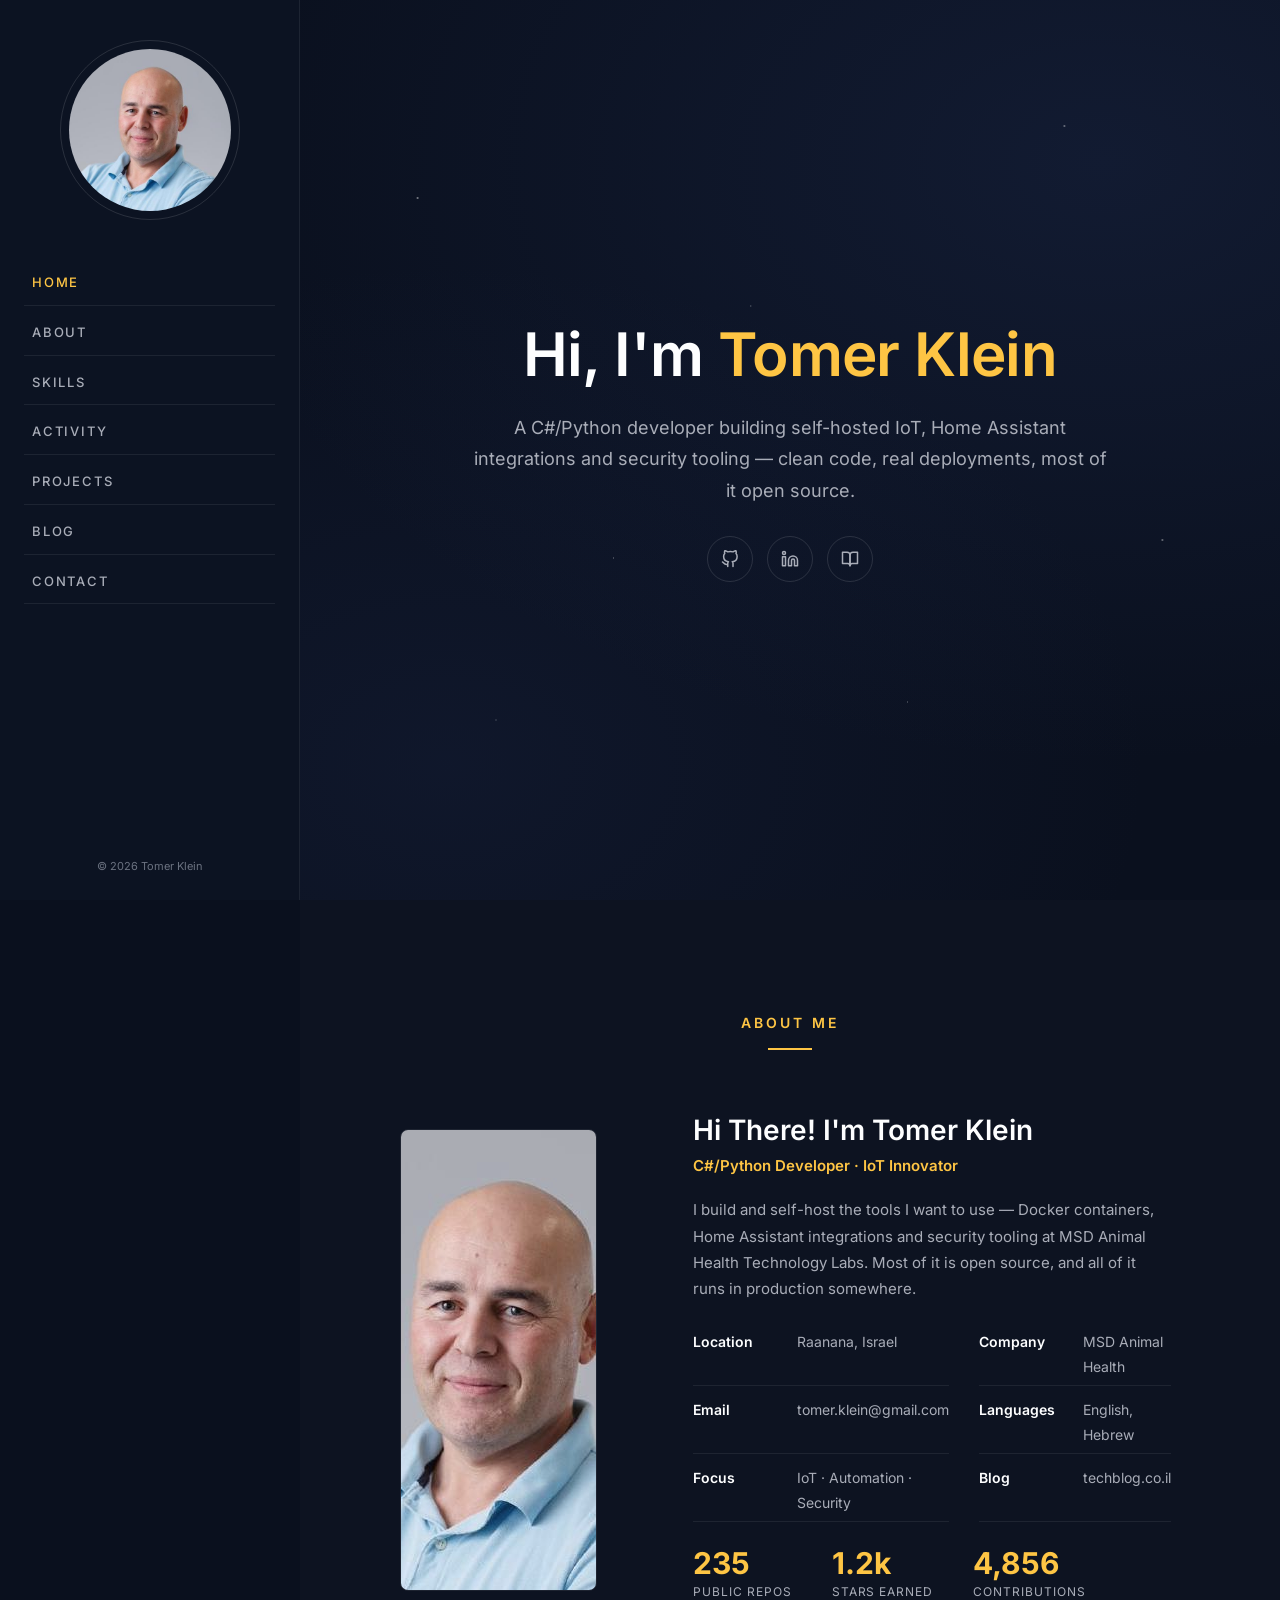
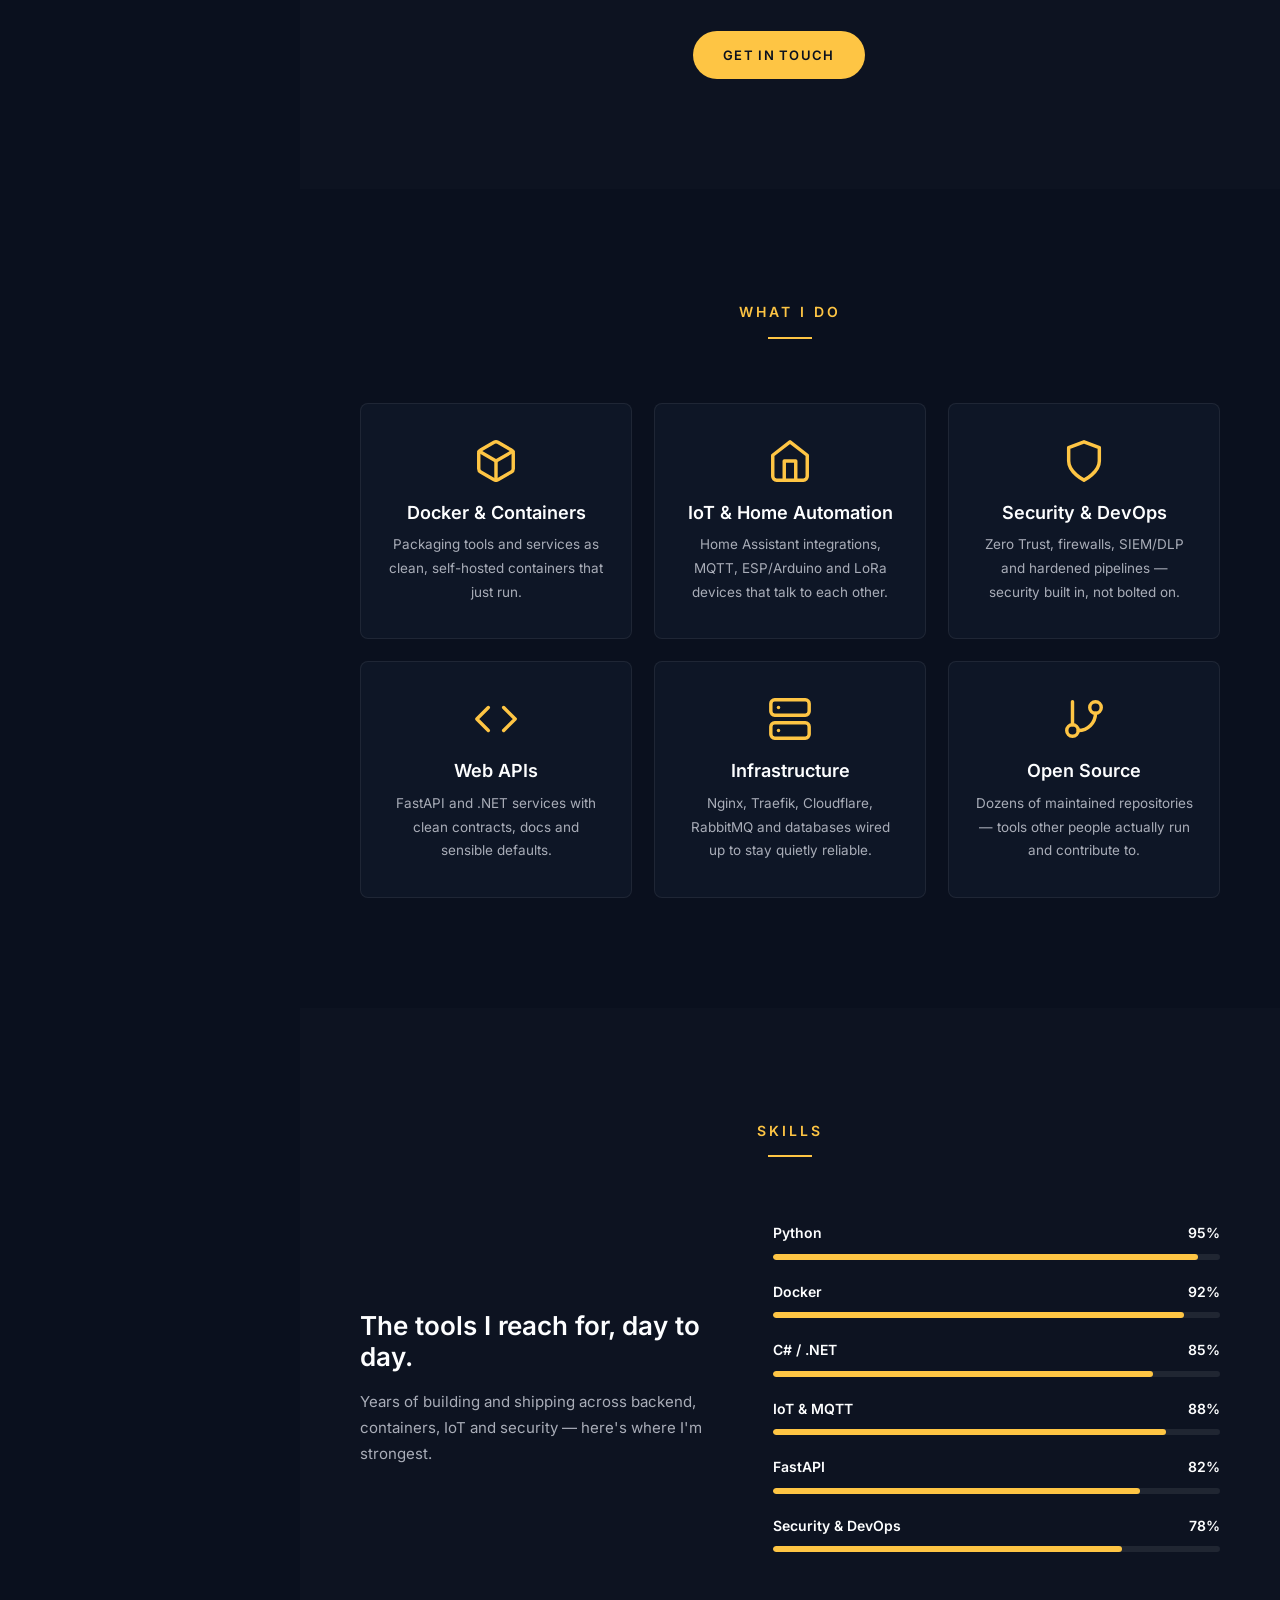
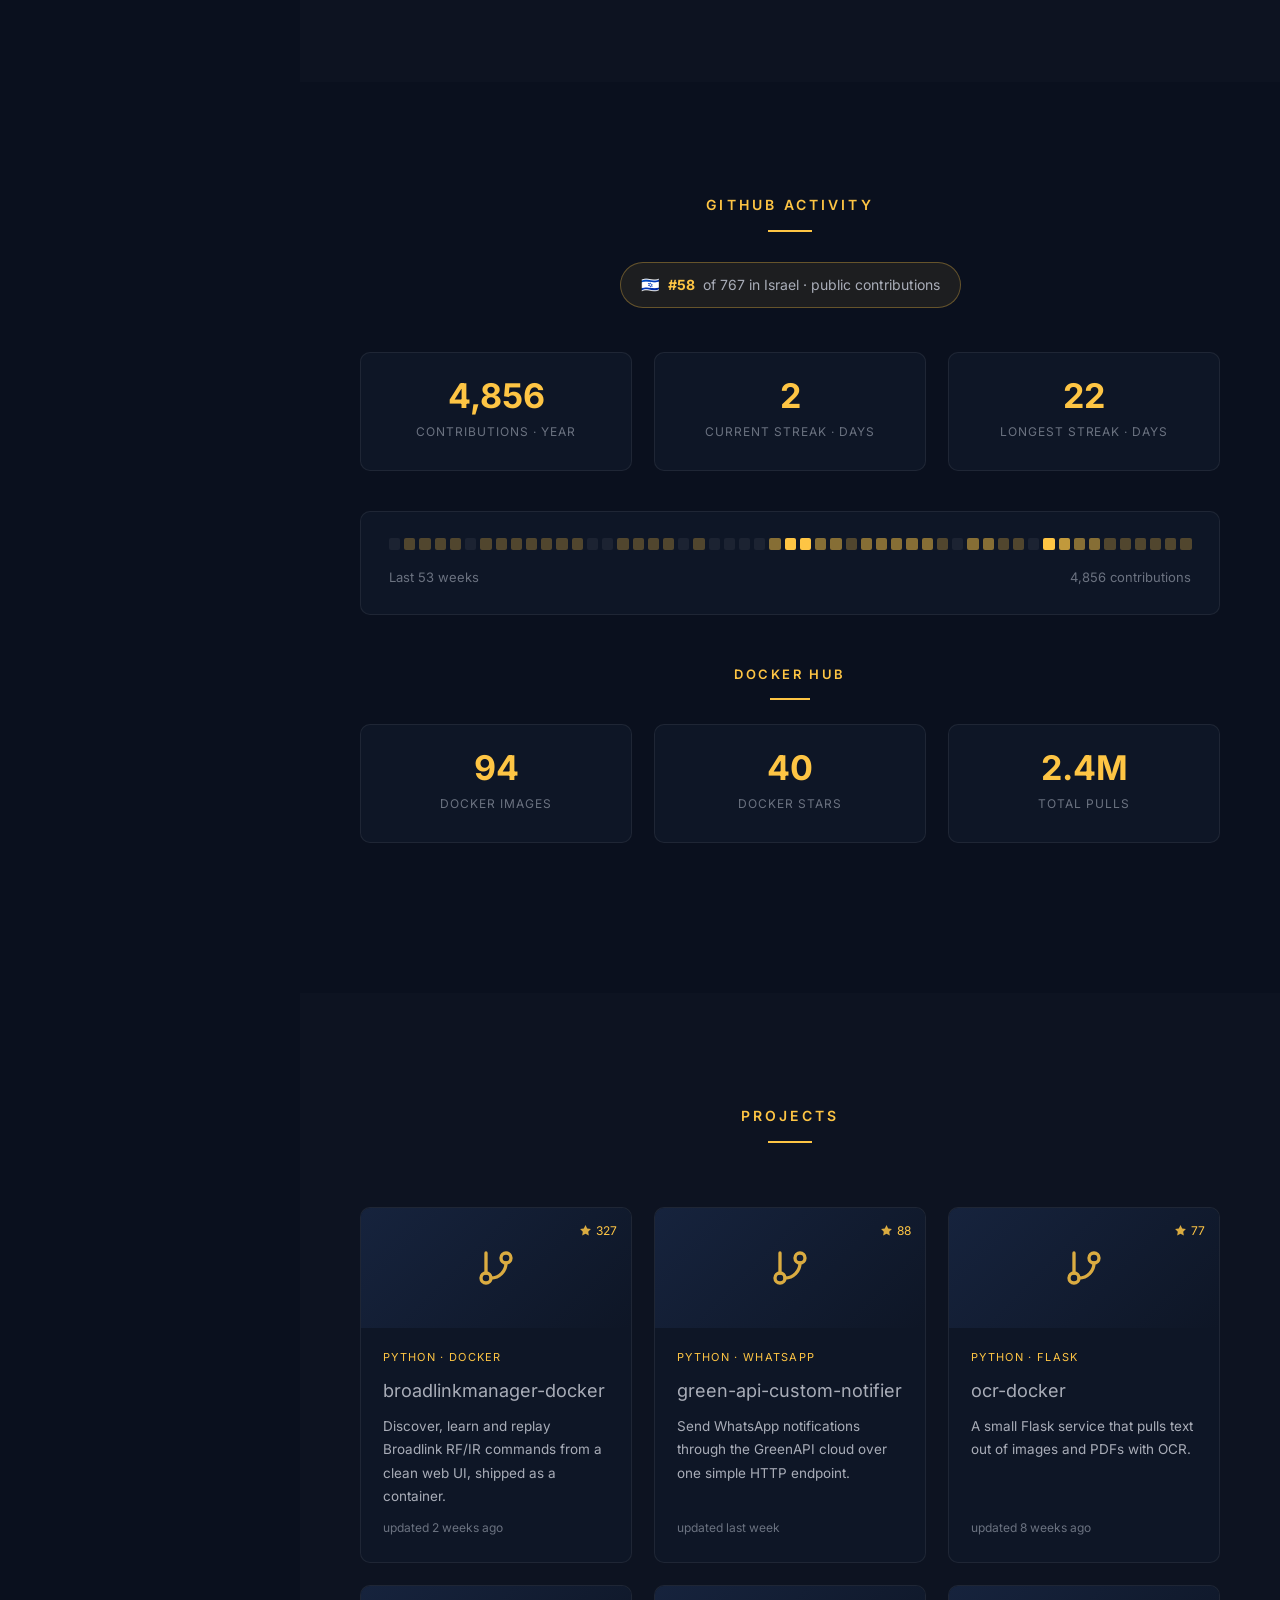
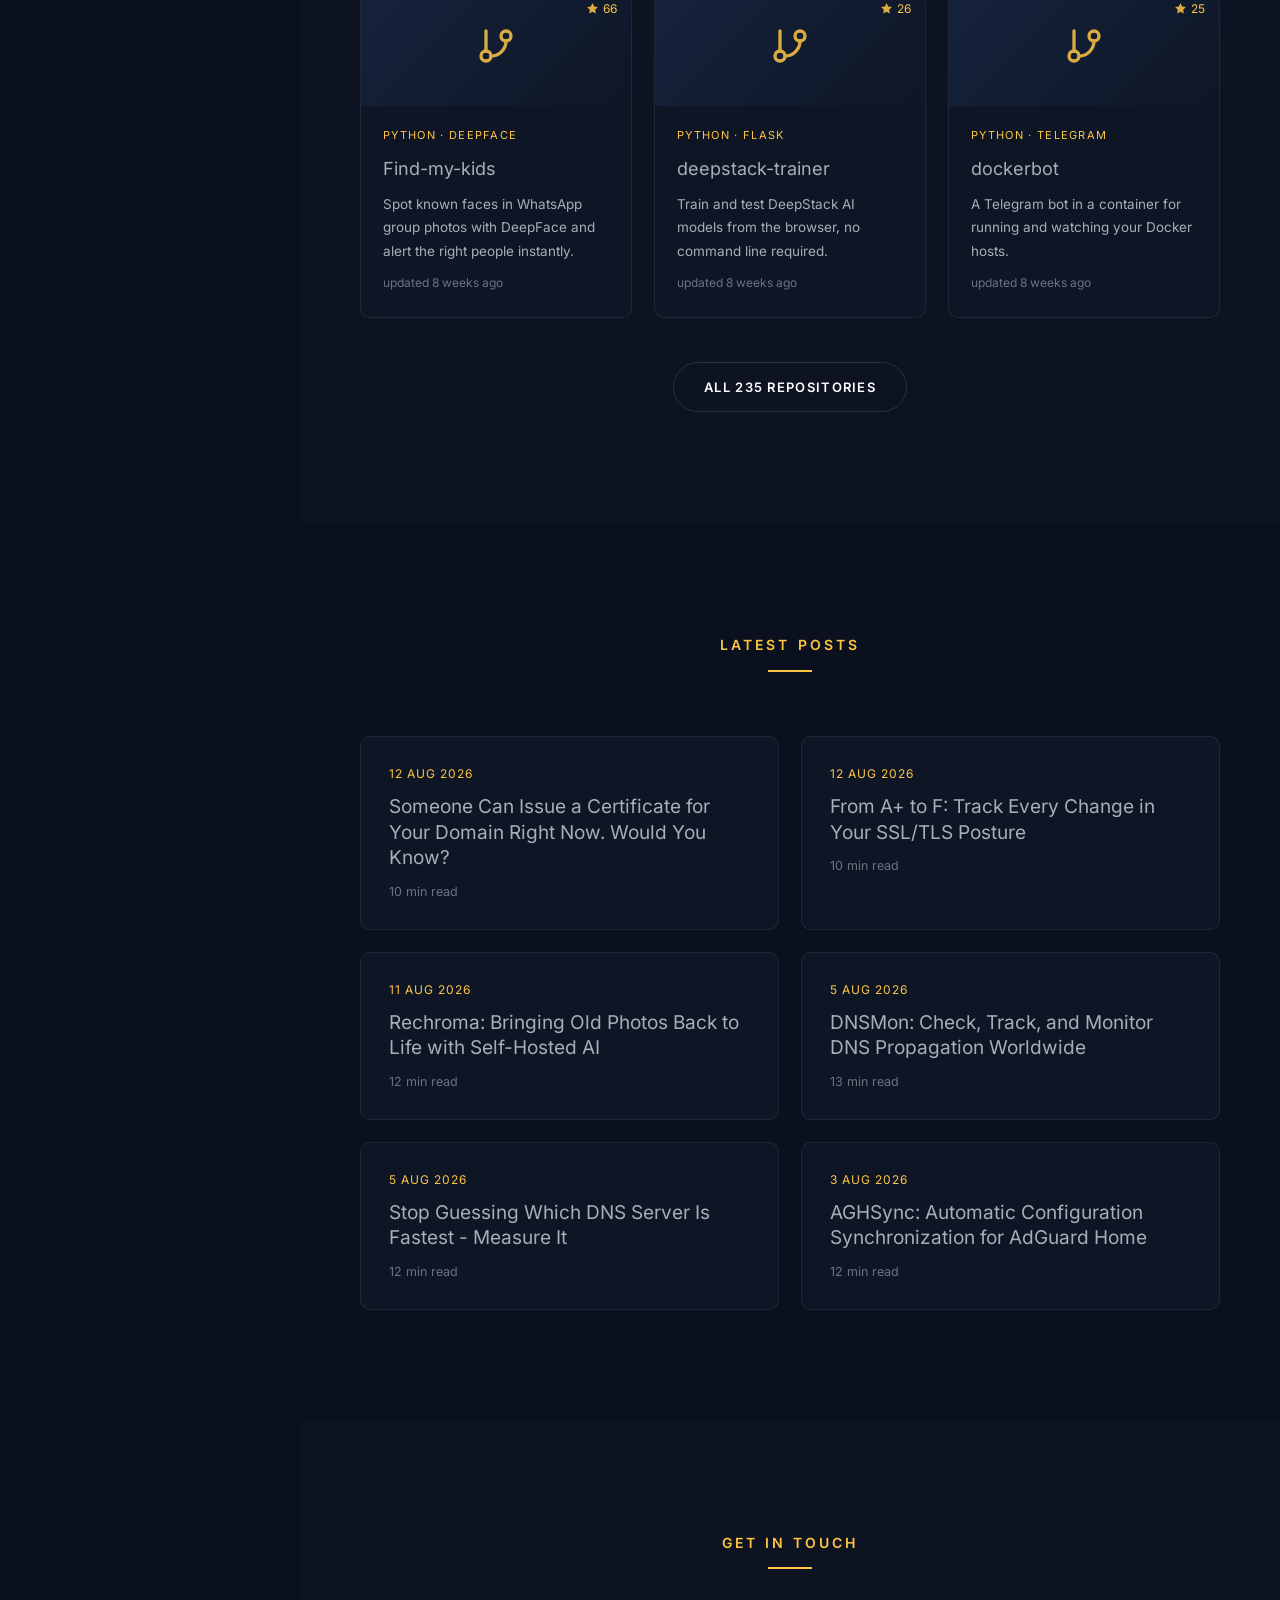
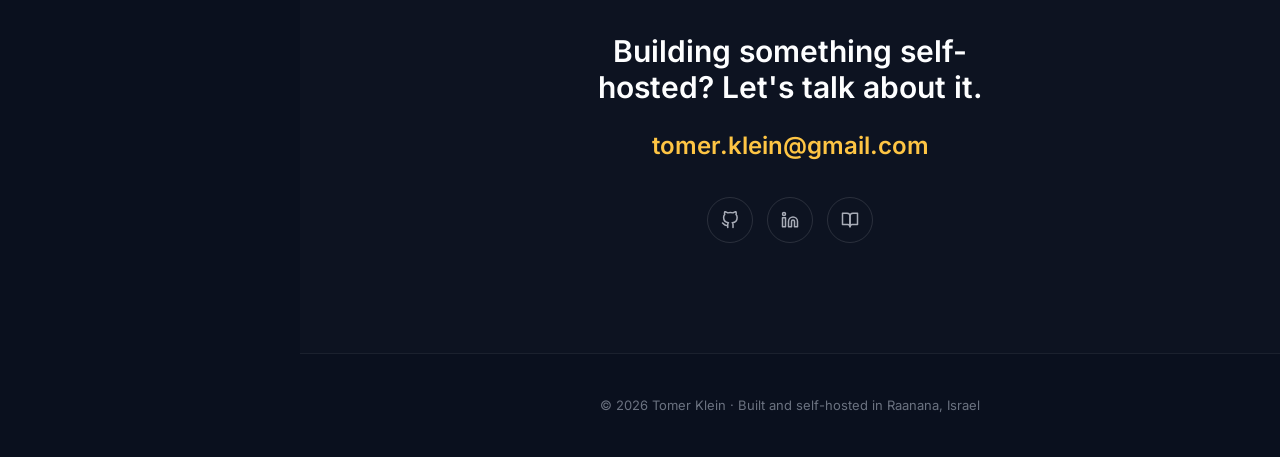
==== index.html @ 928ea3b8 "chore: refresh data.json and rebuild page" ====
<!doctype html>
<html lang="en">

<head>
  <meta charset="utf-8">
  <meta name="viewport" content="width=device-width, initial-scale=1">
  <title>Tomer Klein — C#/Python Developer &amp; IoT Innovator</title>
  <meta name="description"
    content="Tomer Klein — C#/Python developer in Raanana, Israel. Self-hosted IoT, Home Assistant integrations and security tooling, most of it open source.">

  <link rel="icon" href="assets/favicon.ico" sizes="any">
  <link rel="icon" type="image/png" sizes="32x32" href="assets/favicon-32.png">
  <link rel="apple-touch-icon" href="assets/apple-touch-icon.png">

  <link rel="canonical" href="https://about.tomerklein.dev/">
  <meta name="author" content="Tomer Klein">
  <meta name="robots" content="index, follow, max-image-preview:large">
  <meta name="theme-color" content="#0a101e">
  <meta name="keywords"
    content="Tomer Klein, תומר קליין, C# developer, Python developer, IoT, Home Assistant, Docker, self-hosted, DevOps, Raanana, Israel, open source">

  <!-- Open Graph -->
  <meta property="og:type" content="website">
  <meta property="og:site_name" content="Tomer Klein">
  <meta property="og:title" content="Tomer Klein — C#/Python Developer &amp; IoT Innovator">
  <meta property="og:description"
    content="Self-hosted IoT, Home Assistant integrations and security tooling — most of it open source, all of it in production.">
  <meta property="og:url" content="https://about.tomerklein.dev/">
  <meta property="og:image" content="https://about.tomerklein.dev/assets/og-image.png">
  <meta property="og:image:width" content="1200">
  <meta property="og:image:height" content="630">
  <meta property="og:image:alt" content="Tomer Klein — C#/Python Developer and IoT Innovator">
  <meta property="og:locale" content="en_US">

  <!-- Twitter -->
  <meta name="twitter:card" content="summary_large_image">
  <meta name="twitter:site" content="@tomerklein">
  <meta name="twitter:creator" content="@tomerklein">
  <meta name="twitter:title" content="Tomer Klein — C#/Python Developer &amp; IoT Innovator">
  <meta name="twitter:description"
    content="Self-hosted IoT, Home Assistant integrations and security tooling — most of it open source.">
  <meta name="twitter:image" content="https://about.tomerklein.dev/assets/og-image.png">

  <!-- Structured data (schema.org Person) -->
  <script type="application/ld+json">
  {
    "@context": "https://schema.org",
    "@type": "Person",
    "name": "Tomer Klein",
    "alternateName": "תומר קליין",
    "url": "https://about.tomerklein.dev/",
    "image": "https://about.tomerklein.dev/assets/og-image.png",
    "jobTitle": "C#/Python Developer",
    "description": "Self-hosted IoT, Home Assistant integrations and security tooling — most of it open source.",
    "email": "mailto:tomer.klein@gmail.com",
    "worksFor": { "@type": "Organization", "name": "MSD Animal Health Technology Labs" },
    "address": { "@type": "PostalAddress", "addressLocality": "Raanana", "addressCountry": "IL" },
    "knowsAbout": ["Python", "C#", "Docker", "IoT", "Home Assistant", "MQTT", "FastAPI", "DevOps", "Security"],
    "sameAs": [
      "https://github.com/t0mer",
      "https://www.linkedin.com/in/tomer-klein-4bb8ab24/",
      "https://medium.com/@tomer.klein",
      "https://techblog.co.il"
    ]
  }
  </script>

  <script async src="https://www.googletagmanager.com/gtag/js?id=G-TDVVS33XNG"></script>
  <script>
    window.dataLayer = window.dataLayer || [];
    function gtag() { dataLayer.push(arguments); }
    gtag('js', new Date());
    gtag('config', 'G-TDVVS33XNG');
  </script>

  <link rel="preload" href="assets/fonts/inter.woff2" as="font" type="font/woff2" crossorigin>
  <link rel="stylesheet" href="css/devis.css">
</head>

<body>
  <button class="menu-toggle" id="menuToggle" aria-label="Toggle menu">
    <svg viewBox="0 0 24 24" fill="none" stroke="currentColor" stroke-width="2" stroke-linecap="round"><line x1="3" y1="6" x2="21" y2="6"/><line x1="3" y1="12" x2="21" y2="12"/><line x1="3" y1="18" x2="21" y2="18"/></svg>
  </button>

  <aside class="sidebar" id="sidebar">
    <div class="sidebar-avatar"><img src="assets/portrait.jpg" width="180" height="180" alt="Tomer Klein"></div>
    <nav class="sidebar-nav" aria-label="Primary">
      <a href="#home" class="active">Home</a>
      <a href="#about">About</a>
      <a href="#skills">Skills</a>
      <a href="#activity">Activity</a>
      <a href="#projects">Projects</a>
      <a href="#blog">Blog</a>
      <a href="#contact">Contact</a>
    </nav>
    <div class="sidebar-foot">© 2026 Tomer Klein</div>
  </aside>

  <main class="main">
    <!-- ── Hero ─────────────────────────────────────────────────────────── -->
    <section class="hero" id="home">
      <h1 class="hero-hi">Hi, I'm <span class="accent">Tomer Klein</span></h1>
      <p class="hero-sub">A C#/Python developer building self-hosted IoT, Home Assistant integrations and
        security tooling — clean code, real deployments, most of it open source.</p>
      <div class="hero-socials">
        <a class="social-btn" href="https://github.com/t0mer" aria-label="GitHub" target="_blank" rel="noopener noreferrer">
          <svg viewBox="0 0 24 24" fill="none" stroke="currentColor" stroke-width="2" stroke-linecap="round" stroke-linejoin="round"><path d="M9 19c-5 1.5-5-2.5-7-3m14 6v-3.87a3.37 3.37 0 0 0-.94-2.61c3.14-.35 6.44-1.54 6.44-7A5.44 5.44 0 0 0 20 4.77 5.07 5.07 0 0 0 19.91 1S18.73.65 16 2.48a13.38 13.38 0 0 0-7 0C6.27.65 5.09 1 5.09 1A5.07 5.07 0 0 0 5 4.77a5.44 5.44 0 0 0-1.5 3.78c0 5.42 3.3 6.61 6.44 7A3.37 3.37 0 0 0 9 18.13V22"/></svg>
        </a>
        <a class="social-btn" href="https://www.linkedin.com/in/tomer-klein-4bb8ab24/" aria-label="LinkedIn" target="_blank" rel="noopener noreferrer">
          <svg viewBox="0 0 24 24" fill="none" stroke="currentColor" stroke-width="2" stroke-linecap="round" stroke-linejoin="round"><path d="M16 8a6 6 0 0 1 6 6v7h-4v-7a2 2 0 0 0-2-2 2 2 0 0 0-2 2v7h-4v-7a6 6 0 0 1 6-6z"/><rect x="2" y="9" width="4" height="12"/><circle cx="4" cy="4" r="2"/></svg>
        </a>
        <a class="social-btn" href="https://medium.com/@tomer.klein" aria-label="Medium" target="_blank" rel="noopener noreferrer">
          <svg viewBox="0 0 24 24" fill="none" stroke="currentColor" stroke-width="2" stroke-linecap="round" stroke-linejoin="round"><path d="M2 3h6a4 4 0 0 1 4 4v14a3 3 0 0 0-3-3H2z"/><path d="M22 3h-6a4 4 0 0 0-4 4v14a3 3 0 0 1 3-3h7z"/></svg>
        </a>
      </div>
    </section>

    <!-- ── About ────────────────────────────────────────────────────────── -->
    <section class="section about" id="about">
      <div class="sec-head"><span class="sec-label">About Me</span></div>
      <div class="about-grid">
        <figure class="about-photo"><img src="assets/portrait.jpg" width="460" height="460" alt="Tomer Klein"></figure>
        <div>
          <h3>Hi There! I'm Tomer Klein</h3>
          <div class="about-role">C#/Python Developer · IoT Innovator</div>
          <p class="about-desc">I build and self-host the tools I want to use — Docker containers, Home Assistant
            integrations and security tooling at MSD Animal Health Technology Labs. Most of it is open source, and
            all of it runs in production somewhere.</p>
          <dl class="about-details">
            <div><dt>Location</dt><dd>Raanana, Israel</dd></div>
            <div><dt>Company</dt><dd>MSD Animal Health</dd></div>
            <div><dt>Email</dt><dd>tomer.klein@gmail.com</dd></div>
            <div><dt>Languages</dt><dd>English, Hebrew</dd></div>
            <div><dt>Focus</dt><dd>IoT · Automation · Security</dd></div>
            <div><dt>Blog</dt><dd>techblog.co.il</dd></div>
          </dl>
          <div class="about-figs" id="about-figs">
            <div class="about-fig"><b>235</b><span>Public repos</span></div>
            <div class="about-fig"><b>1.2k</b><span>Stars earned</span></div>
            <div class="about-fig"><b>4,856</b><span>Contributions</span></div>
          </div>
          <a class="btn btn-gold" href="mailto:tomer.klein@gmail.com">Get in touch</a>
        </div>
      </div>
    </section>

    <!-- ── What I do ────────────────────────────────────────────────────── -->
    <section class="section services">
      <div class="sec-head"><span class="sec-label">What I do</span></div>
      <div class="svc-grid">
        <div class="svc-card">
          <div class="svc-icon"><svg viewBox="0 0 24 24" fill="none" stroke="currentColor" stroke-width="1.8" stroke-linecap="round" stroke-linejoin="round"><path d="M21 16V8a2 2 0 0 0-1-1.73l-7-4a2 2 0 0 0-2 0l-7 4A2 2 0 0 0 3 8v8a2 2 0 0 0 1 1.73l7 4a2 2 0 0 0 2 0l7-4A2 2 0 0 0 21 16z"/><polyline points="3.27 6.96 12 12.01 20.73 6.96"/><line x1="12" y1="22.08" x2="12" y2="12"/></svg></div>
          <h4>Docker &amp; Containers</h4>
          <p>Packaging tools and services as clean, self-hosted containers that just run.</p>
        </div>
        <div class="svc-card">
          <div class="svc-icon"><svg viewBox="0 0 24 24" fill="none" stroke="currentColor" stroke-width="1.8" stroke-linecap="round" stroke-linejoin="round"><path d="M3 9l9-7 9 7v11a2 2 0 0 1-2 2H5a2 2 0 0 1-2-2z"/><polyline points="9 22 9 12 15 12 15 22"/></svg></div>
          <h4>IoT &amp; Home Automation</h4>
          <p>Home Assistant integrations, MQTT, ESP/Arduino and LoRa devices that talk to each other.</p>
        </div>
        <div class="svc-card">
          <div class="svc-icon"><svg viewBox="0 0 24 24" fill="none" stroke="currentColor" stroke-width="1.8" stroke-linecap="round" stroke-linejoin="round"><path d="M12 22s8-4 8-10V5l-8-3-8 3v7c0 6 8 10 8 10z"/></svg></div>
          <h4>Security &amp; DevOps</h4>
          <p>Zero Trust, firewalls, SIEM/DLP and hardened pipelines — security built in, not bolted on.</p>
        </div>
        <div class="svc-card">
          <div class="svc-icon"><svg viewBox="0 0 24 24" fill="none" stroke="currentColor" stroke-width="1.8" stroke-linecap="round" stroke-linejoin="round"><polyline points="16 18 22 12 16 6"/><polyline points="8 6 2 12 8 18"/></svg></div>
          <h4>Web APIs</h4>
          <p>FastAPI and .NET services with clean contracts, docs and sensible defaults.</p>
        </div>
        <div class="svc-card">
          <div class="svc-icon"><svg viewBox="0 0 24 24" fill="none" stroke="currentColor" stroke-width="1.8" stroke-linecap="round" stroke-linejoin="round"><rect x="2" y="2" width="20" height="8" rx="2"/><rect x="2" y="14" width="20" height="8" rx="2"/><line x1="6" y1="6" x2="6.01" y2="6"/><line x1="6" y1="18" x2="6.01" y2="18"/></svg></div>
          <h4>Infrastructure</h4>
          <p>Nginx, Traefik, Cloudflare, RabbitMQ and databases wired up to stay quietly reliable.</p>
        </div>
        <div class="svc-card">
          <div class="svc-icon"><svg viewBox="0 0 24 24" fill="none" stroke="currentColor" stroke-width="1.8" stroke-linecap="round" stroke-linejoin="round"><line x1="6" y1="3" x2="6" y2="15"/><circle cx="18" cy="6" r="3"/><circle cx="6" cy="18" r="3"/><path d="M18 9a9 9 0 0 1-9 9"/></svg></div>
          <h4>Open Source</h4>
          <p>Dozens of maintained repositories — tools other people actually run and contribute to.</p>
        </div>
      </div>
    </section>

    <!-- ── Skills ───────────────────────────────────────────────────────── -->
    <section class="section skills" id="skills">
      <div class="sec-head"><span class="sec-label">Skills</span></div>
      <div class="skills-grid">
        <div class="skills-lede">
          <h3>The tools I reach for, day to day.</h3>
          <p>Years of building and shipping across backend, containers, IoT and security — here's where I'm
            strongest.</p>
        </div>
        <div class="skills-bars">
          <div class="skill"><div class="skill-head"><span>Python</span><span>95%</span></div><div class="skill-track"><div class="skill-fill" style="width:95%"></div></div></div>
          <div class="skill"><div class="skill-head"><span>Docker</span><span>92%</span></div><div class="skill-track"><div class="skill-fill" style="width:92%"></div></div></div>
          <div class="skill"><div class="skill-head"><span>C# / .NET</span><span>85%</span></div><div class="skill-track"><div class="skill-fill" style="width:85%"></div></div></div>
          <div class="skill"><div class="skill-head"><span>IoT &amp; MQTT</span><span>88%</span></div><div class="skill-track"><div class="skill-fill" style="width:88%"></div></div></div>
          <div class="skill"><div class="skill-head"><span>FastAPI</span><span>82%</span></div><div class="skill-track"><div class="skill-fill" style="width:82%"></div></div></div>
          <div class="skill"><div class="skill-head"><span>Security &amp; DevOps</span><span>78%</span></div><div class="skill-track"><div class="skill-fill" style="width:78%"></div></div></div>
        </div>
      </div>
    </section>

    <!-- ── Activity ─────────────────────────────────────────────────────── -->
    <section class="section activity" id="activity">
      <div class="sec-head"><span class="sec-label">GitHub activity</span></div>
      <div id="israel-rank"><div class="rank-badge"><span class="flag">🇮🇱</span> <b>#58</b> of 767 in Israel · public contributions</div></div>
      <div class="activity-stats" id="gh-stats">
        <div class="stat-tile"><b>4,856</b><span>Contributions · year</span></div>
        <div class="stat-tile"><b>2</b><span>Current streak · days</span></div>
        <div class="stat-tile"><b>22</b><span>Longest streak · days</span></div>
      </div>
      <div class="activity-strip">
        <div class="strip-cells" id="strip-cells" role="img" aria-label="Weekly contribution activity over the last year">
          <span class="strip-cell l0" title="0 contributions"></span><span class="strip-cell l1" title="2 contributions"></span><span class="strip-cell l1" title="23 contributions"></span><span class="strip-cell l1" title="7 contributions"></span><span class="strip-cell l1" title="20 contributions"></span><span class="strip-cell l0" title="0 contributions"></span><span class="strip-cell l1" title="11 contributions"></span><span class="strip-cell l1" title="23 contributions"></span><span class="strip-cell l1" title="16 contributions"></span><span class="strip-cell l1" title="1 contributions"></span><span class="strip-cell l1" title="9 contributions"></span><span class="strip-cell l1" title="6 contributions"></span><span class="strip-cell l1" title="20 contributions"></span><span class="strip-cell l0" title="0 contributions"></span><span class="strip-cell l0" title="0 contributions"></span><span class="strip-cell l1" title="10 contributions"></span><span class="strip-cell l1" title="4 contributions"></span><span class="strip-cell l1" title="2 contributions"></span><span class="strip-cell l1" title="1 contributions"></span><span class="strip-cell l0" title="0 contributions"></span><span class="strip-cell l1" title="18 contributions"></span><span class="strip-cell l0" title="0 contributions"></span><span class="strip-cell l0" title="0 contributions"></span><span class="strip-cell l0" title="0 contributions"></span><span class="strip-cell l0" title="0 contributions"></span><span class="strip-cell l2" title="162 contributions"></span><span class="strip-cell l4" title="531 contributions"></span><span class="strip-cell l4" title="431 contributions"></span><span class="strip-cell l2" title="160 contributions"></span><span class="strip-cell l2" title="154 contributions"></span><span class="strip-cell l1" title="103 contributions"></span><span class="strip-cell l2" title="216 contributions"></span><span class="strip-cell l2" title="161 contributions"></span><span class="strip-cell l2" title="215 contributions"></span><span class="strip-cell l2" title="198 contributions"></span><span class="strip-cell l2" title="154 contributions"></span><span class="strip-cell l1" title="2 contributions"></span><span class="strip-cell l0" title="0 contributions"></span><span class="strip-cell l2" title="172 contributions"></span><span class="strip-cell l2" title="214 contributions"></span><span class="strip-cell l1" title="128 contributions"></span><span class="strip-cell l1" title="75 contributions"></span><span class="strip-cell l0" title="0 contributions"></span><span class="strip-cell l4" title="401 contributions"></span><span class="strip-cell l3" title="394 contributions"></span><span class="strip-cell l2" title="196 contributions"></span><span class="strip-cell l2" title="254 contributions"></span><span class="strip-cell l1" title="33 contributions"></span><span class="strip-cell l1" title="107 contributions"></span><span class="strip-cell l1" title="118 contributions"></span><span class="strip-cell l1" title="46 contributions"></span><span class="strip-cell l1" title="46 contributions"></span><span class="strip-cell l1" title="12 contributions"></span>
        </div>
        <div class="strip-caption" id="strip-caption">
          <span>Last 53 weeks</span><span>4,856 contributions</span>
        </div>
      </div>

      <div class="activity-sublabel">Docker Hub</div>
      <div class="activity-stats" id="docker-stats">
        <div class="stat-tile"><b>94</b><span>Docker images</span></div>
        <div class="stat-tile"><b>40</b><span>Docker stars</span></div>
        <div class="stat-tile"><b>2.4M</b><span>Total pulls</span></div>
      </div>
    </section>

    <!-- ── Projects ─────────────────────────────────────────────────────── -->
    <section class="section projects" id="projects">
      <div class="sec-head"><span class="sec-label">Projects</span></div>
      <div class="proj-grid" id="proj-grid">
        <a class="proj-card" href="https://github.com/t0mer/broadlinkmanager-docker" target="_blank" rel="noopener noreferrer">
          <div class="proj-top"><svg viewBox="0 0 24 24" fill="none" stroke="currentColor" stroke-width="2" stroke-linecap="round" stroke-linejoin="round"><line x1="6" y1="3" x2="6" y2="15"/><circle cx="18" cy="6" r="3"/><circle cx="6" cy="18" r="3"/><path d="M18 9a9 9 0 0 1-9 9"/></svg><span class="proj-stars"><svg viewBox="0 0 24 24" fill="currentColor" stroke="none"><polygon points="12 2 15.09 8.26 22 9.27 17 14.14 18.18 21.02 12 17.77 5.82 21.02 7 14.14 2 9.27 8.91 8.26 12 2"/></svg> 327</span></div>
          <div class="proj-body">
            <span class="proj-kicker">Python · Docker</span>
            <span class="proj-title">broadlinkmanager-docker</span>
            <p class="proj-desc">Discover, learn and replay Broadlink RF/IR commands from a clean web UI, shipped as a container.</p>
            <span class="proj-meta">updated 2 weeks ago</span>
          </div>
        </a>
        <a class="proj-card" href="https://github.com/t0mer/green-api-custom-notifier" target="_blank" rel="noopener noreferrer">
          <div class="proj-top"><svg viewBox="0 0 24 24" fill="none" stroke="currentColor" stroke-width="2" stroke-linecap="round" stroke-linejoin="round"><line x1="6" y1="3" x2="6" y2="15"/><circle cx="18" cy="6" r="3"/><circle cx="6" cy="18" r="3"/><path d="M18 9a9 9 0 0 1-9 9"/></svg><span class="proj-stars"><svg viewBox="0 0 24 24" fill="currentColor" stroke="none"><polygon points="12 2 15.09 8.26 22 9.27 17 14.14 18.18 21.02 12 17.77 5.82 21.02 7 14.14 2 9.27 8.91 8.26 12 2"/></svg> 88</span></div>
          <div class="proj-body">
            <span class="proj-kicker">Python · WhatsApp</span>
            <span class="proj-title">green-api-custom-notifier</span>
            <p class="proj-desc">Send WhatsApp notifications through the GreenAPI cloud over one simple HTTP endpoint.</p>
            <span class="proj-meta">updated last week</span>
          </div>
        </a>
        <a class="proj-card" href="https://github.com/t0mer/ocr-docker" target="_blank" rel="noopener noreferrer">
          <div class="proj-top"><svg viewBox="0 0 24 24" fill="none" stroke="currentColor" stroke-width="2" stroke-linecap="round" stroke-linejoin="round"><line x1="6" y1="3" x2="6" y2="15"/><circle cx="18" cy="6" r="3"/><circle cx="6" cy="18" r="3"/><path d="M18 9a9 9 0 0 1-9 9"/></svg><span class="proj-stars"><svg viewBox="0 0 24 24" fill="currentColor" stroke="none"><polygon points="12 2 15.09 8.26 22 9.27 17 14.14 18.18 21.02 12 17.77 5.82 21.02 7 14.14 2 9.27 8.91 8.26 12 2"/></svg> 77</span></div>
          <div class="proj-body">
            <span class="proj-kicker">Python · Flask</span>
            <span class="proj-title">ocr-docker</span>
            <p class="proj-desc">A small Flask service that pulls text out of images and PDFs with OCR.</p>
            <span class="proj-meta">updated 8 weeks ago</span>
          </div>
        </a>
        <a class="proj-card" href="https://github.com/t0mer/Find-my-kids" target="_blank" rel="noopener noreferrer">
          <div class="proj-top"><svg viewBox="0 0 24 24" fill="none" stroke="currentColor" stroke-width="2" stroke-linecap="round" stroke-linejoin="round"><line x1="6" y1="3" x2="6" y2="15"/><circle cx="18" cy="6" r="3"/><circle cx="6" cy="18" r="3"/><path d="M18 9a9 9 0 0 1-9 9"/></svg><span class="proj-stars"><svg viewBox="0 0 24 24" fill="currentColor" stroke="none"><polygon points="12 2 15.09 8.26 22 9.27 17 14.14 18.18 21.02 12 17.77 5.82 21.02 7 14.14 2 9.27 8.91 8.26 12 2"/></svg> 66</span></div>
          <div class="proj-body">
            <span class="proj-kicker">Python · DeepFace</span>
            <span class="proj-title">Find-my-kids</span>
            <p class="proj-desc">Spot known faces in WhatsApp group photos with DeepFace and alert the right people instantly.</p>
            <span class="proj-meta">updated 8 weeks ago</span>
          </div>
        </a>
        <a class="proj-card" href="https://github.com/t0mer/deepstack-trainer" target="_blank" rel="noopener noreferrer">
          <div class="proj-top"><svg viewBox="0 0 24 24" fill="none" stroke="currentColor" stroke-width="2" stroke-linecap="round" stroke-linejoin="round"><line x1="6" y1="3" x2="6" y2="15"/><circle cx="18" cy="6" r="3"/><circle cx="6" cy="18" r="3"/><path d="M18 9a9 9 0 0 1-9 9"/></svg><span class="proj-stars"><svg viewBox="0 0 24 24" fill="currentColor" stroke="none"><polygon points="12 2 15.09 8.26 22 9.27 17 14.14 18.18 21.02 12 17.77 5.82 21.02 7 14.14 2 9.27 8.91 8.26 12 2"/></svg> 26</span></div>
          <div class="proj-body">
            <span class="proj-kicker">Python · Flask</span>
            <span class="proj-title">deepstack-trainer</span>
            <p class="proj-desc">Train and test DeepStack AI models from the browser, no command line required.</p>
            <span class="proj-meta">updated 8 weeks ago</span>
          </div>
        </a>
        <a class="proj-card" href="https://github.com/t0mer/dockerbot" target="_blank" rel="noopener noreferrer">
          <div class="proj-top"><svg viewBox="0 0 24 24" fill="none" stroke="currentColor" stroke-width="2" stroke-linecap="round" stroke-linejoin="round"><line x1="6" y1="3" x2="6" y2="15"/><circle cx="18" cy="6" r="3"/><circle cx="6" cy="18" r="3"/><path d="M18 9a9 9 0 0 1-9 9"/></svg><span class="proj-stars"><svg viewBox="0 0 24 24" fill="currentColor" stroke="none"><polygon points="12 2 15.09 8.26 22 9.27 17 14.14 18.18 21.02 12 17.77 5.82 21.02 7 14.14 2 9.27 8.91 8.26 12 2"/></svg> 25</span></div>
          <div class="proj-body">
            <span class="proj-kicker">Python · Telegram</span>
            <span class="proj-title">dockerbot</span>
            <p class="proj-desc">A Telegram bot in a container for running and watching your Docker hosts.</p>
            <span class="proj-meta">updated 8 weeks ago</span>
          </div>
        </a>
      </div>
      <div class="proj-more"><a class="btn btn-outline" href="https://github.com/t0mer?tab=repositories" target="_blank" rel="noopener noreferrer">All 235 repositories</a></div>
    </section>

    <!-- ── Blog ─────────────────────────────────────────────────────────── -->
    <section class="section blog" id="blog">
      <div class="sec-head"><span class="sec-label">Latest posts</span></div>
      <div class="blog-grid" id="blog-grid">
        <a class="blog-card" href="https://medium.com/@tomer.klein/someone-can-issue-a-certificate-for-your-domain-right-now-would-you-know-c5525ca5c8a2" target="_blank" rel="noopener noreferrer">
          <span class="blog-date">12 Aug 2026</span>
          <span class="blog-title">Someone Can Issue a Certificate for Your Domain Right Now. Would You Know?</span>
          <span class="blog-read">10 min read</span>
        </a>
        <a class="blog-card" href="https://medium.com/@tomer.klein/from-a-to-f-track-every-change-in-your-ssl-tls-posture-27e0e6a5118f" target="_blank" rel="noopener noreferrer">
          <span class="blog-date">12 Aug 2026</span>
          <span class="blog-title">From A+ to F: Track Every Change in Your SSL/TLS Posture</span>
          <span class="blog-read">10 min read</span>
        </a>
        <a class="blog-card" href="https://medium.com/@tomer.klein/rechroma-bringing-old-photos-back-to-life-with-self-hosted-ai-0715f24b5e80" target="_blank" rel="noopener noreferrer">
          <span class="blog-date">11 Aug 2026</span>
          <span class="blog-title">Rechroma: Bringing Old Photos Back to Life with Self-Hosted AI</span>
          <span class="blog-read">12 min read</span>
        </a>
        <a class="blog-card" href="https://medium.com/@tomer.klein/dnsmon-check-track-and-monitor-dns-propagation-worldwide-678ee8deaf58" target="_blank" rel="noopener noreferrer">
          <span class="blog-date">5 Aug 2026</span>
          <span class="blog-title">DNSMon: Check, Track, and Monitor DNS Propagation Worldwide</span>
          <span class="blog-read">13 min read</span>
        </a>
        <a class="blog-card" href="https://medium.com/@tomer.klein/stop-guessing-which-dns-server-is-fastest-measure-it-e814cf9479fb" target="_blank" rel="noopener noreferrer">
          <span class="blog-date">5 Aug 2026</span>
          <span class="blog-title">Stop Guessing Which DNS Server Is Fastest - Measure It</span>
          <span class="blog-read">12 min read</span>
        </a>
        <a class="blog-card" href="https://medium.com/@tomer.klein/aghsync-automatic-configuration-synchronization-for-adguard-home-5bf41358c056" target="_blank" rel="noopener noreferrer">
          <span class="blog-date">3 Aug 2026</span>
          <span class="blog-title">AGHSync: Automatic Configuration Synchronization for AdGuard Home</span>
          <span class="blog-read">12 min read</span>
        </a>
      </div>
    </section>

    <!-- ── Contact ──────────────────────────────────────────────────────── -->
    <section class="section contact" id="contact">
      <div class="sec-head"><span class="sec-label">Get in touch</span></div>
      <h3>Building something self-hosted? Let's talk about it.</h3>
      <a class="contact-email" href="mailto:tomer.klein@gmail.com">tomer.klein@gmail.com</a>
      <div class="contact-socials">
        <a class="social-btn" href="https://github.com/t0mer" aria-label="GitHub" target="_blank" rel="noopener noreferrer"><svg viewBox="0 0 24 24" fill="none" stroke="currentColor" stroke-width="2" stroke-linecap="round" stroke-linejoin="round"><path d="M9 19c-5 1.5-5-2.5-7-3m14 6v-3.87a3.37 3.37 0 0 0-.94-2.61c3.14-.35 6.44-1.54 6.44-7A5.44 5.44 0 0 0 20 4.77 5.07 5.07 0 0 0 19.91 1S18.73.65 16 2.48a13.38 13.38 0 0 0-7 0C6.27.65 5.09 1 5.09 1A5.07 5.07 0 0 0 5 4.77a5.44 5.44 0 0 0-1.5 3.78c0 5.42 3.3 6.61 6.44 7A3.37 3.37 0 0 0 9 18.13V22"/></svg></a>
        <a class="social-btn" href="https://www.linkedin.com/in/tomer-klein-4bb8ab24/" aria-label="LinkedIn" target="_blank" rel="noopener noreferrer"><svg viewBox="0 0 24 24" fill="none" stroke="currentColor" stroke-width="2" stroke-linecap="round" stroke-linejoin="round"><path d="M16 8a6 6 0 0 1 6 6v7h-4v-7a2 2 0 0 0-2-2 2 2 0 0 0-2 2v7h-4v-7a6 6 0 0 1 6-6z"/><rect x="2" y="9" width="4" height="12"/><circle cx="4" cy="4" r="2"/></svg></a>
        <a class="social-btn" href="https://medium.com/@tomer.klein" aria-label="Medium" target="_blank" rel="noopener noreferrer"><svg viewBox="0 0 24 24" fill="none" stroke="currentColor" stroke-width="2" stroke-linecap="round" stroke-linejoin="round"><path d="M2 3h6a4 4 0 0 1 4 4v14a3 3 0 0 0-3-3H2z"/><path d="M22 3h-6a4 4 0 0 0-4 4v14a3 3 0 0 1 3-3h7z"/></svg></a>
      </div>
    </section>

    <footer class="footer">© 2026 Tomer Klein · Built and self-hosted in Raanana, Israel</footer>
  </main>

  <script>
    (function () {
      var t = document.getElementById('menuToggle'), s = document.getElementById('sidebar');
      if (t && s) t.addEventListener('click', function () { s.classList.toggle('open'); });
      var links = document.querySelectorAll('.sidebar-nav a');
      links.forEach(function (a) { a.addEventListener('click', function () { s.classList.remove('open'); }); });
    })();

    /* Live stats hydration: the page ships complete (build-time data) for an
       instant, no-flash paint, then always swaps in the current values from
       /api/data (edge-cached ~3h server-side, so this stays rate-limit-safe).
       No client-side cache — so /api/update takes effect on the next load. On
       any failure the build-time values simply stay. */
    (function () {
      var IDS = ['about-figs', 'israel-rank', 'gh-stats', 'strip-cells', 'strip-caption', 'docker-stats', 'proj-grid', 'blog-grid'];
      fetch('/api/data', { cache: 'no-store' })
        .then(function (r) { return r.ok ? r.json() : null; })
        .then(function (frag) {
          if (!frag) return;
          IDS.forEach(function (id) {
            var el = document.getElementById(id);
            if (el && typeof frag[id] === 'string') el.innerHTML = frag[id];
          });
        })
        .catch(function () { /* keep build-time values */ });
    })();
  </script>
</body>

</html>
---- css/devis.css ----
/* ============================================================================
   Devis-style dark portfolio theme (matching devis-nextjs.vercel.app/home-v2)
   Dark navy + gold accent, Inter, fixed left sidebar, watermark section titles.
   ============================================================================ */

@font-face {
  font-family: "Inter";
  font-style: normal;
  font-weight: 100 900;
  font-display: swap;
  src: url("../assets/fonts/inter.woff2") format("woff2");
}

:root {
  --bg: #0a101e;
  --bg-2: #0e1626;          /* cards */
  --bg-3: #0c1322;          /* sidebar */
  --text: #a9adb8;
  --heading: #fdfeff;
  --muted: #6b7280;
  --gold: #fec544;
  --gold-600: #e9ad2b;
  --border: rgba(255, 255, 255, 0.07);
  --border-2: rgba(255, 255, 255, 0.12);
  --sidebar-w: 300px;
  --maxw: 1140px;
  --transition: 0.25s ease;
}

* , *::before, *::after { box-sizing: border-box; }
html { scroll-behavior: smooth; }
@media (prefers-reduced-motion: reduce) { html { scroll-behavior: auto; } }

body {
  margin: 0;
  background: var(--bg);
  color: var(--text);
  font-family: "Inter", system-ui, sans-serif;
  font-size: 15px;
  line-height: 1.75;
  -webkit-font-smoothing: antialiased;
}
h1, h2, h3, h4, h5 { color: var(--heading); font-weight: 600; margin: 0; line-height: 1.2; }
p { margin: 0 0 1rem; }
a { color: inherit; text-decoration: none; transition: color var(--transition); }
img { display: block; max-width: 100%; }
:focus-visible { outline: 2px solid var(--gold); outline-offset: 3px; }
::selection { background: rgba(254, 197, 68, 0.3); color: #fff; }

/* ── Sidebar ──────────────────────────────────────────────────────────── */
.sidebar {
  position: fixed; top: 0; left: 0; bottom: 0; width: var(--sidebar-w);
  background: var(--bg-3); border-right: 1px solid var(--border);
  display: flex; flex-direction: column; align-items: center;
  padding: 40px 24px 24px; z-index: 50; overflow-y: auto;
}
.sidebar-avatar {
  width: 180px; height: 180px; border-radius: 50%; padding: 8px;
  border: 1px solid var(--border-2); margin-bottom: 40px; flex-shrink: 0;
}
.sidebar-avatar img { width: 100%; height: 100%; border-radius: 50%; object-fit: cover; }
.sidebar-nav { width: 100%; display: flex; flex-direction: column; gap: 4px; margin-bottom: auto; }
.sidebar-nav a {
  display: block; padding: 11px 8px; font-size: 13px; font-weight: 500;
  letter-spacing: 0.14em; text-transform: uppercase; color: var(--text);
  border-bottom: 1px solid var(--border);
}
.sidebar-nav a:hover, .sidebar-nav a.active { color: var(--gold); }
.sidebar-foot { font-size: 11px; color: var(--muted); text-align: center; margin-top: 28px; }

/* ── Main / layout ────────────────────────────────────────────────────── */
.main { margin-left: var(--sidebar-w); }
.section { padding: 110px 60px; max-width: calc(var(--maxw) + 120px); margin: 0 auto; }
.section:nth-child(even) { background: rgba(255, 255, 255, 0.012); }

/* Section head */
.sec-head { text-align: center; margin-bottom: 64px; }
.sec-label { position: relative; display: inline-block; font-size: 14px; font-weight: 600;
  letter-spacing: 0.22em; text-transform: uppercase; color: var(--gold); }
.sec-label::after { content: ""; display: block; width: 44px; height: 2px; background: var(--gold); margin: 12px auto 0; }

/* ── Buttons ──────────────────────────────────────────────────────────── */
.btn {
  display: inline-flex; align-items: center; gap: 8px; padding: 13px 30px;
  border-radius: 40px; font-size: 13px; font-weight: 600; letter-spacing: 0.1em;
  text-transform: uppercase; cursor: pointer; transition: all var(--transition);
}
.btn-gold { background: var(--gold); color: var(--bg); }
.btn-gold:hover { background: var(--gold-600); }
.btn-outline { border: 1px solid var(--border-2); color: var(--heading); }
.btn-outline:hover { border-color: var(--gold); color: var(--gold); }

/* ── Hero ─────────────────────────────────────────────────────────────── */
.hero {
  min-height: 100vh; display: flex; flex-direction: column;
  align-items: center; justify-content: center; text-align: center;
  padding: 80px 60px;
  background:
    radial-gradient(1.5px 1.5px at 12% 22%, rgba(255,255,255,.6), transparent),
    radial-gradient(1.5px 1.5px at 78% 14%, rgba(255,255,255,.5), transparent),
    radial-gradient(1px 1px at 32% 62%, rgba(255,255,255,.45), transparent),
    radial-gradient(1px 1px at 62% 78%, rgba(255,255,255,.4), transparent),
    radial-gradient(1.5px 1.5px at 88% 60%, rgba(255,255,255,.5), transparent),
    radial-gradient(1px 1px at 46% 34%, rgba(255,255,255,.4), transparent),
    radial-gradient(1px 1px at 20% 80%, rgba(255,255,255,.35), transparent),
    radial-gradient(900px 600px at 82% 18%, rgba(46, 66, 120, .22), transparent),
    radial-gradient(700px 500px at 15% 85%, rgba(38, 52, 96, .20), transparent),
    var(--bg);
}
.hero-hi { font-size: 60px; font-weight: 600; letter-spacing: -0.01em; margin-bottom: 22px; }
.hero-hi .accent { color: var(--gold); }
.hero-sub { font-size: 18px; max-width: 640px; margin: 0 auto 30px; }
.hero-socials { display: flex; gap: 14px; justify-content: center; }
.social-btn {
  width: 46px; height: 46px; border-radius: 50%; display: grid; place-items: center;
  border: 1px solid var(--border-2); color: var(--text);
  transition: all var(--transition);
}
.social-btn:hover { border-color: var(--gold); color: var(--gold); transform: translateY(-3px); }
.social-btn svg { width: 18px; height: 18px; }

/* ── About ────────────────────────────────────────────────────────────── */
.about-grid { display: grid; grid-template-columns: 0.85fr 1.15fr; gap: 56px; align-items: start; }
.about-photo { border-radius: 8px; overflow: hidden; border: 1px solid var(--border); }
.about-photo img { width: 100%; aspect-ratio: 4/5; object-fit: cover; filter: grayscale(0.2); }
.about-role { color: var(--gold); font-size: 15px; font-weight: 600; margin: 6px 0 18px; }
.about h3 { font-size: 28px; }
.about-desc { max-width: 52ch; margin-bottom: 22px; }
.about-details { display: grid; grid-template-columns: 1fr 1fr; gap: 6px 30px; margin-bottom: 26px; }
.about-details div { display: flex; gap: 8px; font-size: 14px; padding: 6px 0; border-bottom: 1px solid var(--border); }
.about-details dt { color: var(--heading); font-weight: 600; min-width: 96px; }
.about-details dd { margin: 0; }
.about-figs { display: flex; gap: 40px; margin-bottom: 26px; }
.about-fig b { display: block; color: var(--gold); font-size: 30px; font-weight: 700; line-height: 1; }
.about-fig span { font-size: 12px; text-transform: uppercase; letter-spacing: 0.08em; }

/* ── Services / What I do ─────────────────────────────────────────────── */
.svc-grid { display: grid; grid-template-columns: repeat(3, 1fr); gap: 22px; }
.svc-card {
  background: var(--bg-2); border: 1px solid var(--border); border-radius: 8px;
  padding: 34px 26px; text-align: center; transition: all var(--transition);
}
.svc-card:hover { border-color: var(--gold); transform: translateY(-4px); }
.svc-icon { width: 46px; height: 46px; margin: 0 auto 18px; color: var(--gold); }
.svc-icon svg { width: 100%; height: 100%; }
.svc-card h4 { font-size: 18px; margin-bottom: 10px; }
.svc-card p { font-size: 13.5px; margin: 0; }

/* ── Skills ───────────────────────────────────────────────────────────── */
.skills-grid { display: grid; grid-template-columns: 1fr 1.25fr; gap: 56px; align-items: center; }
.skills-lede h3 { font-size: 26px; margin-bottom: 16px; }
.skill { margin-bottom: 20px; }
.skill-head { display: flex; justify-content: space-between; font-size: 14px; font-weight: 600; color: var(--heading); margin-bottom: 8px; }
.skill-track { height: 6px; border-radius: 4px; background: rgba(255,255,255,0.08); overflow: hidden; }
.skill-fill { height: 100%; border-radius: 4px; background: var(--gold); }

/* ── Activity ─────────────────────────────────────────────────────────── */
.rank-badge {
  display: flex; align-items: center; justify-content: center; gap: 8px;
  width: fit-content; margin: -34px auto 44px; padding: 9px 20px;
  border-radius: 40px; font-size: 14px; color: var(--text);
  background: rgba(254, 197, 68, 0.08); border: 1px solid rgba(254, 197, 68, 0.32);
}
.rank-badge b { color: var(--gold); font-weight: 700; }
.rank-badge .flag { font-size: 15px; }
.activity-stats { display: grid; grid-template-columns: repeat(3, 1fr); gap: 22px; margin-bottom: 40px; }
.stat-tile { background: var(--bg-2); border: 1px solid var(--border); border-radius: 10px; padding: 26px 22px; text-align: center; transition: border-color var(--transition); }
.stat-tile:hover { border-color: var(--gold); }
.stat-tile b { display: block; color: var(--gold); font-size: 34px; font-weight: 700; line-height: 1; }
.stat-tile span { display: inline-block; margin-top: 8px; font-size: 12px; text-transform: uppercase; letter-spacing: 0.08em; color: var(--muted); }
.activity-strip { background: var(--bg-2); border: 1px solid var(--border); border-radius: 10px; padding: 26px 28px; }
.strip-cells { display: grid; grid-auto-flow: column; grid-auto-columns: 1fr; gap: 4px; }
.strip-cell { aspect-ratio: 1; border-radius: 2px; background: rgba(255, 255, 255, 0.06); }
.strip-cell.l1 { background: rgba(254, 197, 68, 0.28); }
.strip-cell.l2 { background: rgba(254, 197, 68, 0.5); }
.strip-cell.l3 { background: rgba(254, 197, 68, 0.75); }
.strip-cell.l4 { background: var(--gold); }
.strip-caption { display: flex; justify-content: space-between; margin-top: 16px; font-size: 13px; color: var(--muted); }
.activity-sublabel { text-align: center; margin: 48px 0 24px; font-size: 13px; font-weight: 600; letter-spacing: 0.2em; text-transform: uppercase; color: var(--gold); }
.activity-sublabel::after { content: ""; display: block; width: 40px; height: 2px; background: var(--gold); margin: 12px auto 0; }

/* ── Projects ─────────────────────────────────────────────────────────── */
.proj-grid { display: grid; grid-template-columns: repeat(3, 1fr); gap: 22px; }
.proj-card {
  display: flex; flex-direction: column; background: var(--bg-2);
  border: 1px solid var(--border); border-radius: 10px; overflow: hidden;
  transition: all var(--transition);
}
.proj-card:hover { border-color: var(--gold); transform: translateY(-5px); }
.proj-top {
  height: 120px; display: grid; place-items: center;
  background: linear-gradient(135deg, #16233d, #0e1626);
  color: var(--gold); position: relative;
}
.proj-top svg { width: 40px; height: 40px; opacity: 0.85; }
.proj-stars {
  position: absolute; top: 12px; right: 14px; font-size: 12px; color: var(--gold);
  display: inline-flex; align-items: center; gap: 4px;
}
.proj-stars svg { width: 13px; height: 13px; }
.proj-body { padding: 20px 22px 24px; flex: 1; display: flex; flex-direction: column; gap: 8px; }
.proj-kicker { font-size: 11px; letter-spacing: 0.12em; text-transform: uppercase; color: var(--gold); }
.proj-title { font-size: 18px; }
.proj-desc { font-size: 13.5px; margin: 0; flex: 1; }
.proj-meta { font-size: 12px; color: var(--muted); }
.proj-more { text-align: center; margin-top: 44px; }

/* ── Blog ─────────────────────────────────────────────────────────────── */
.blog-grid { display: grid; grid-template-columns: repeat(2, 1fr); gap: 22px; }
.blog-card {
  display: flex; flex-direction: column; gap: 10px; background: var(--bg-2);
  border: 1px solid var(--border); border-radius: 10px; padding: 26px 28px;
  transition: all var(--transition);
}
.blog-card:hover { border-color: var(--gold); transform: translateY(-4px); }
.blog-date { font-size: 12px; letter-spacing: 0.08em; text-transform: uppercase; color: var(--gold); }
.blog-title { font-size: 19px; line-height: 1.35; }
.blog-card:hover .blog-title { color: var(--gold); }
.blog-read { font-size: 12.5px; color: var(--muted); }

/* ── Contact ──────────────────────────────────────────────────────────── */
.contact { text-align: center; }
.contact h3 { font-size: 30px; max-width: 22ch; margin: 0 auto 20px; }
.contact-email { color: var(--gold); font-size: 24px; font-weight: 600; display: inline-block; margin-bottom: 30px; }
.contact-email:hover { text-decoration: underline; }
.contact-socials { display: flex; gap: 14px; justify-content: center; }

/* ── Footer ───────────────────────────────────────────────────────────── */
.footer { text-align: center; padding: 40px 60px; border-top: 1px solid var(--border); font-size: 13px; color: var(--muted); }
.footer a { color: var(--gold); }

/* ── Responsive ───────────────────────────────────────────────────────── */
.menu-toggle { display: none; }
@media (max-width: 1100px) {
  .about-grid, .skills-grid { grid-template-columns: 1fr; gap: 36px; }
  .svc-grid, .proj-grid { grid-template-columns: repeat(2, 1fr); }
}
@media (max-width: 860px) {
  .sidebar { transform: translateX(-100%); transition: transform var(--transition); }
  .sidebar.open { transform: translateX(0); }
  .main { margin-left: 0; }
  .menu-toggle {
    display: grid; place-items: center; position: fixed; top: 16px; left: 16px; z-index: 60;
    width: 44px; height: 44px; border-radius: 8px; background: var(--bg-2);
    border: 1px solid var(--border-2); color: var(--gold); cursor: pointer;
  }
  .section { padding: 84px 24px; }
  .hero { padding: 100px 24px; }
  .hero-hi { font-size: 40px; }
  .svc-grid, .proj-grid, .blog-grid, .activity-stats { grid-template-columns: 1fr; }
  .about-details { grid-template-columns: 1fr; }
  .strip-caption { flex-direction: column; gap: 2px; }
}
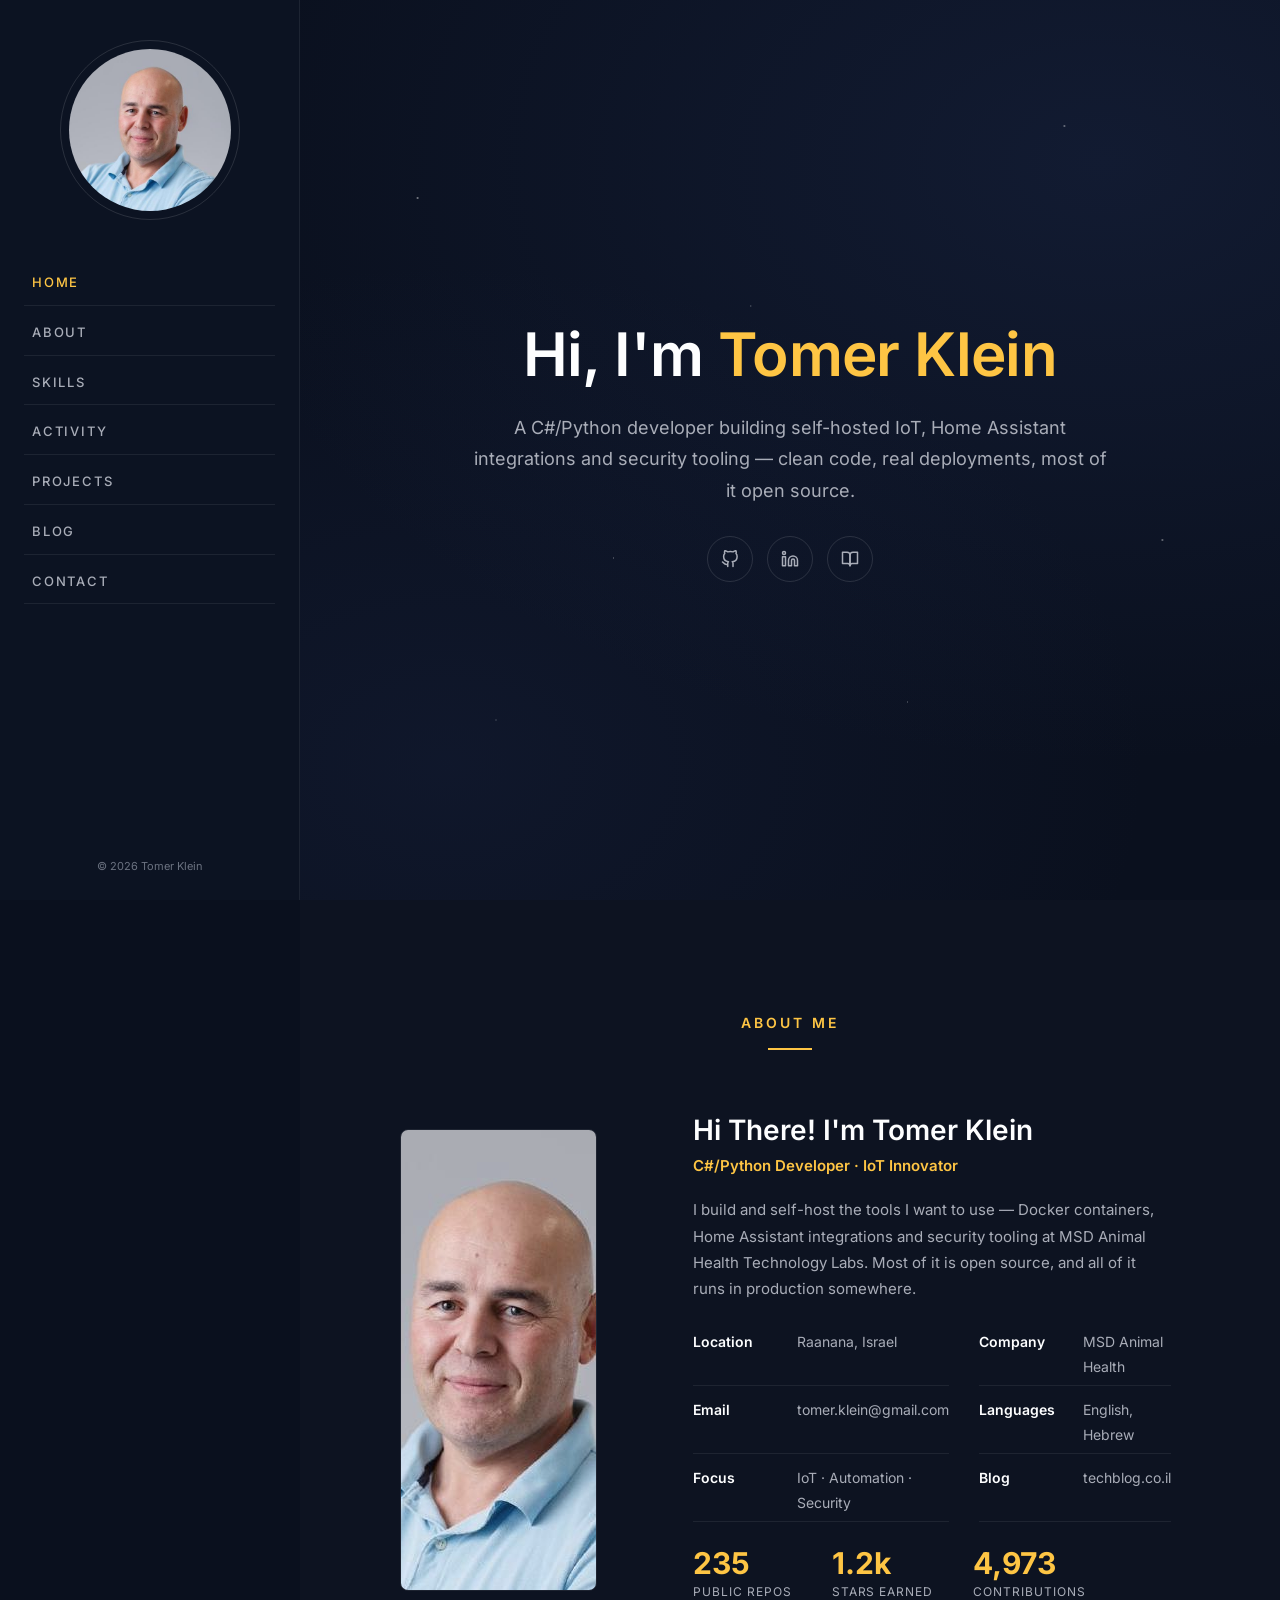
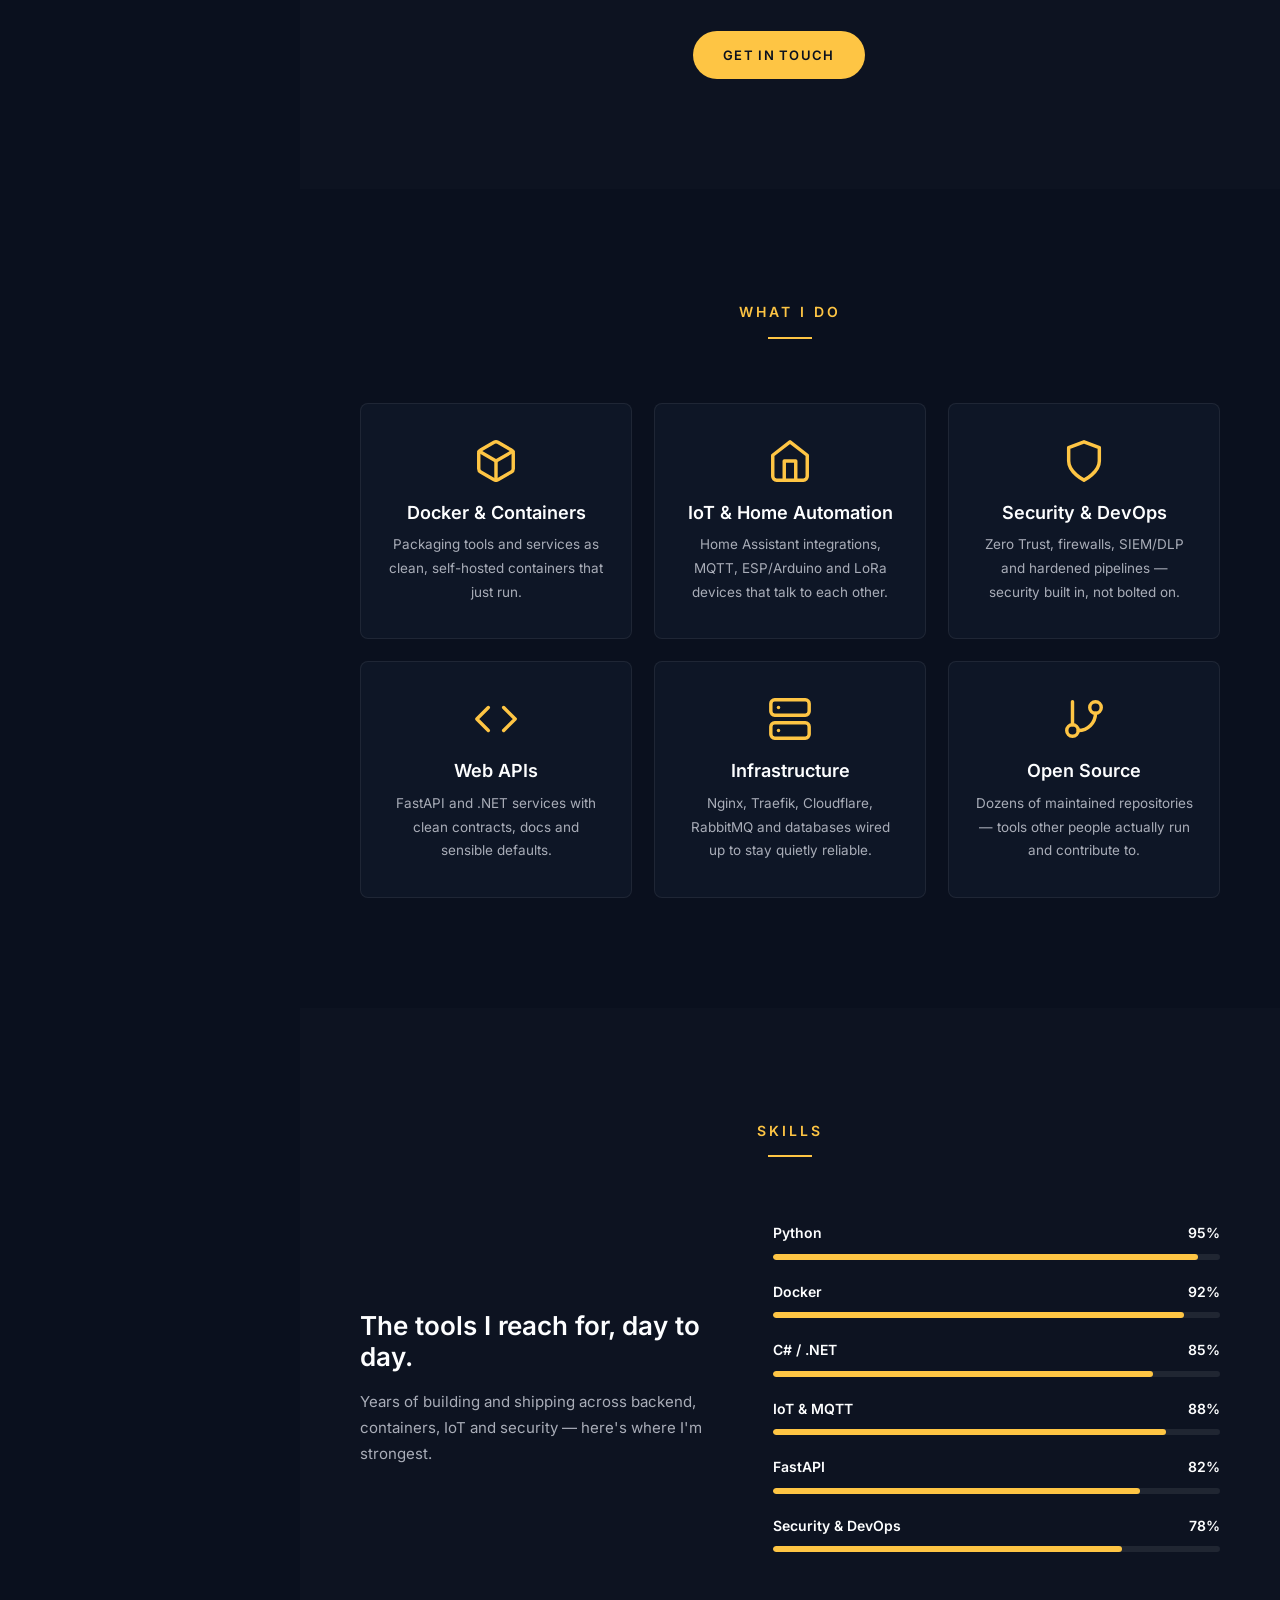
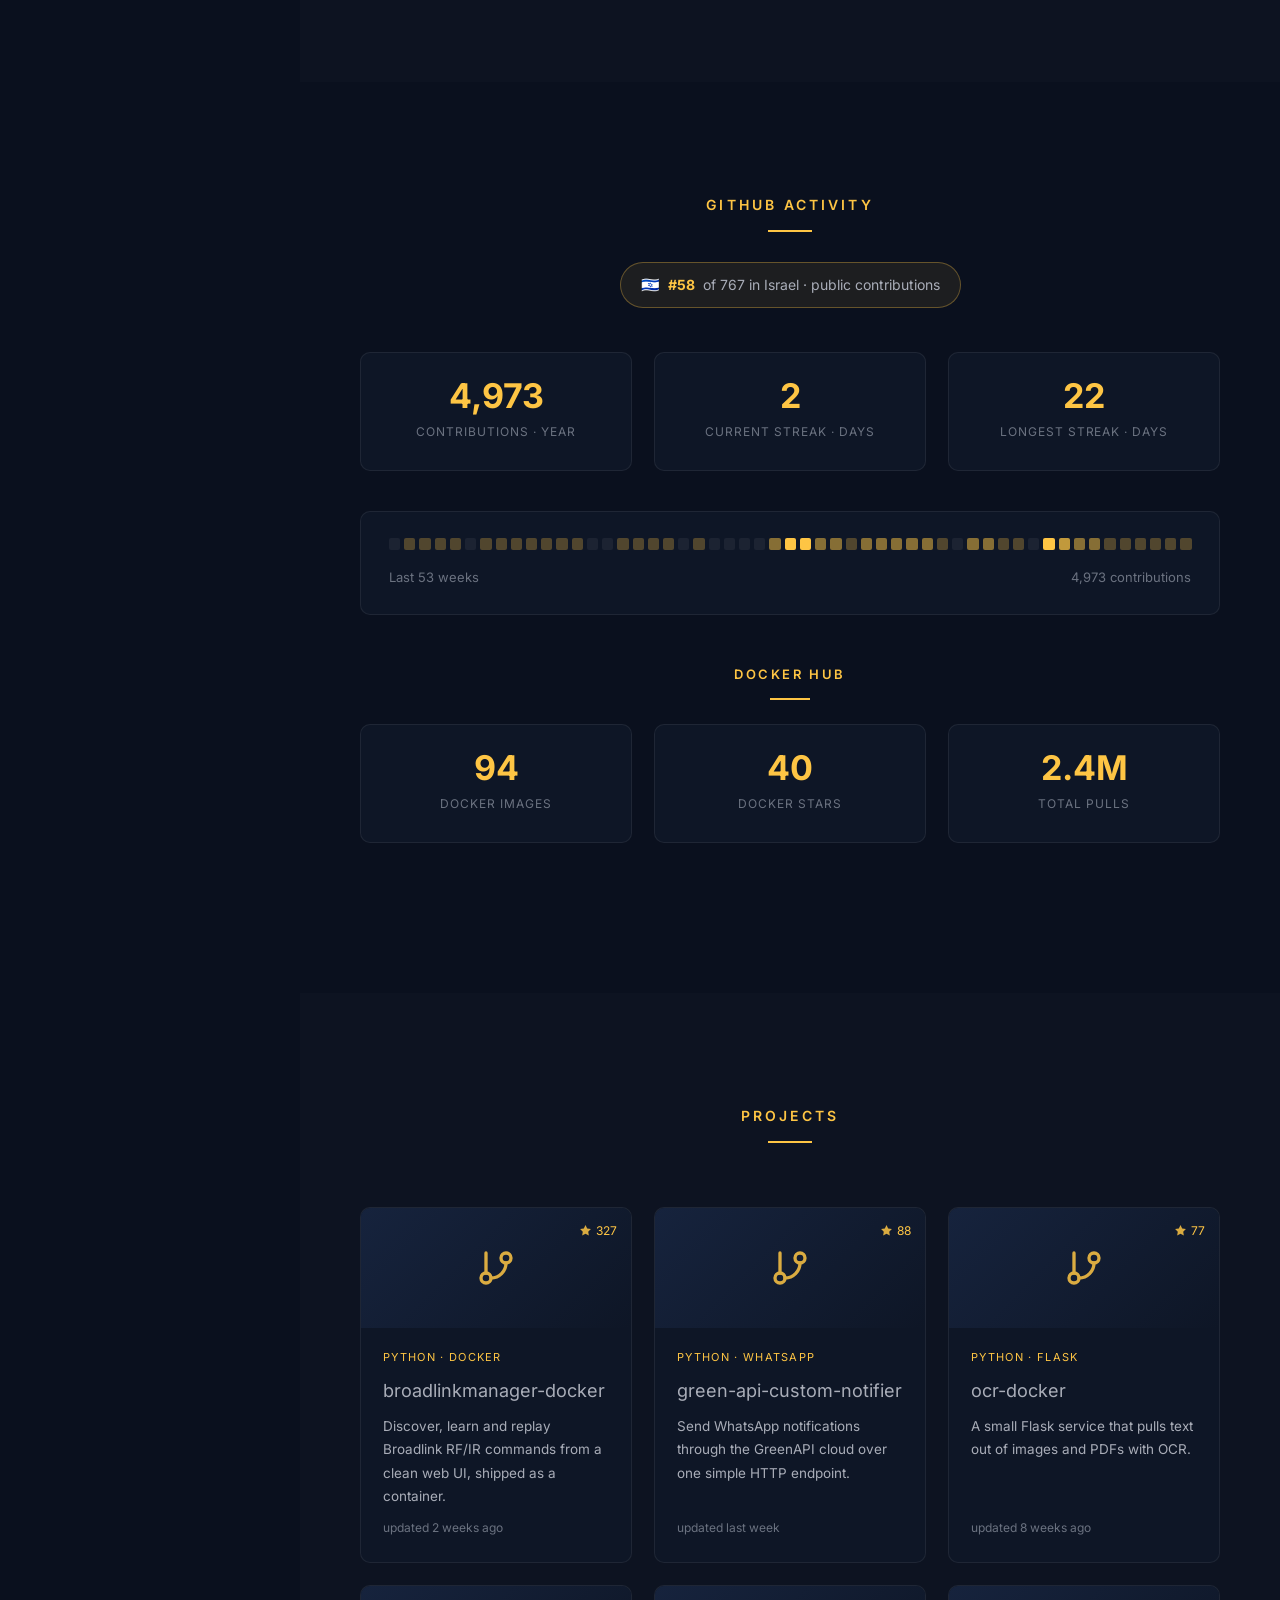
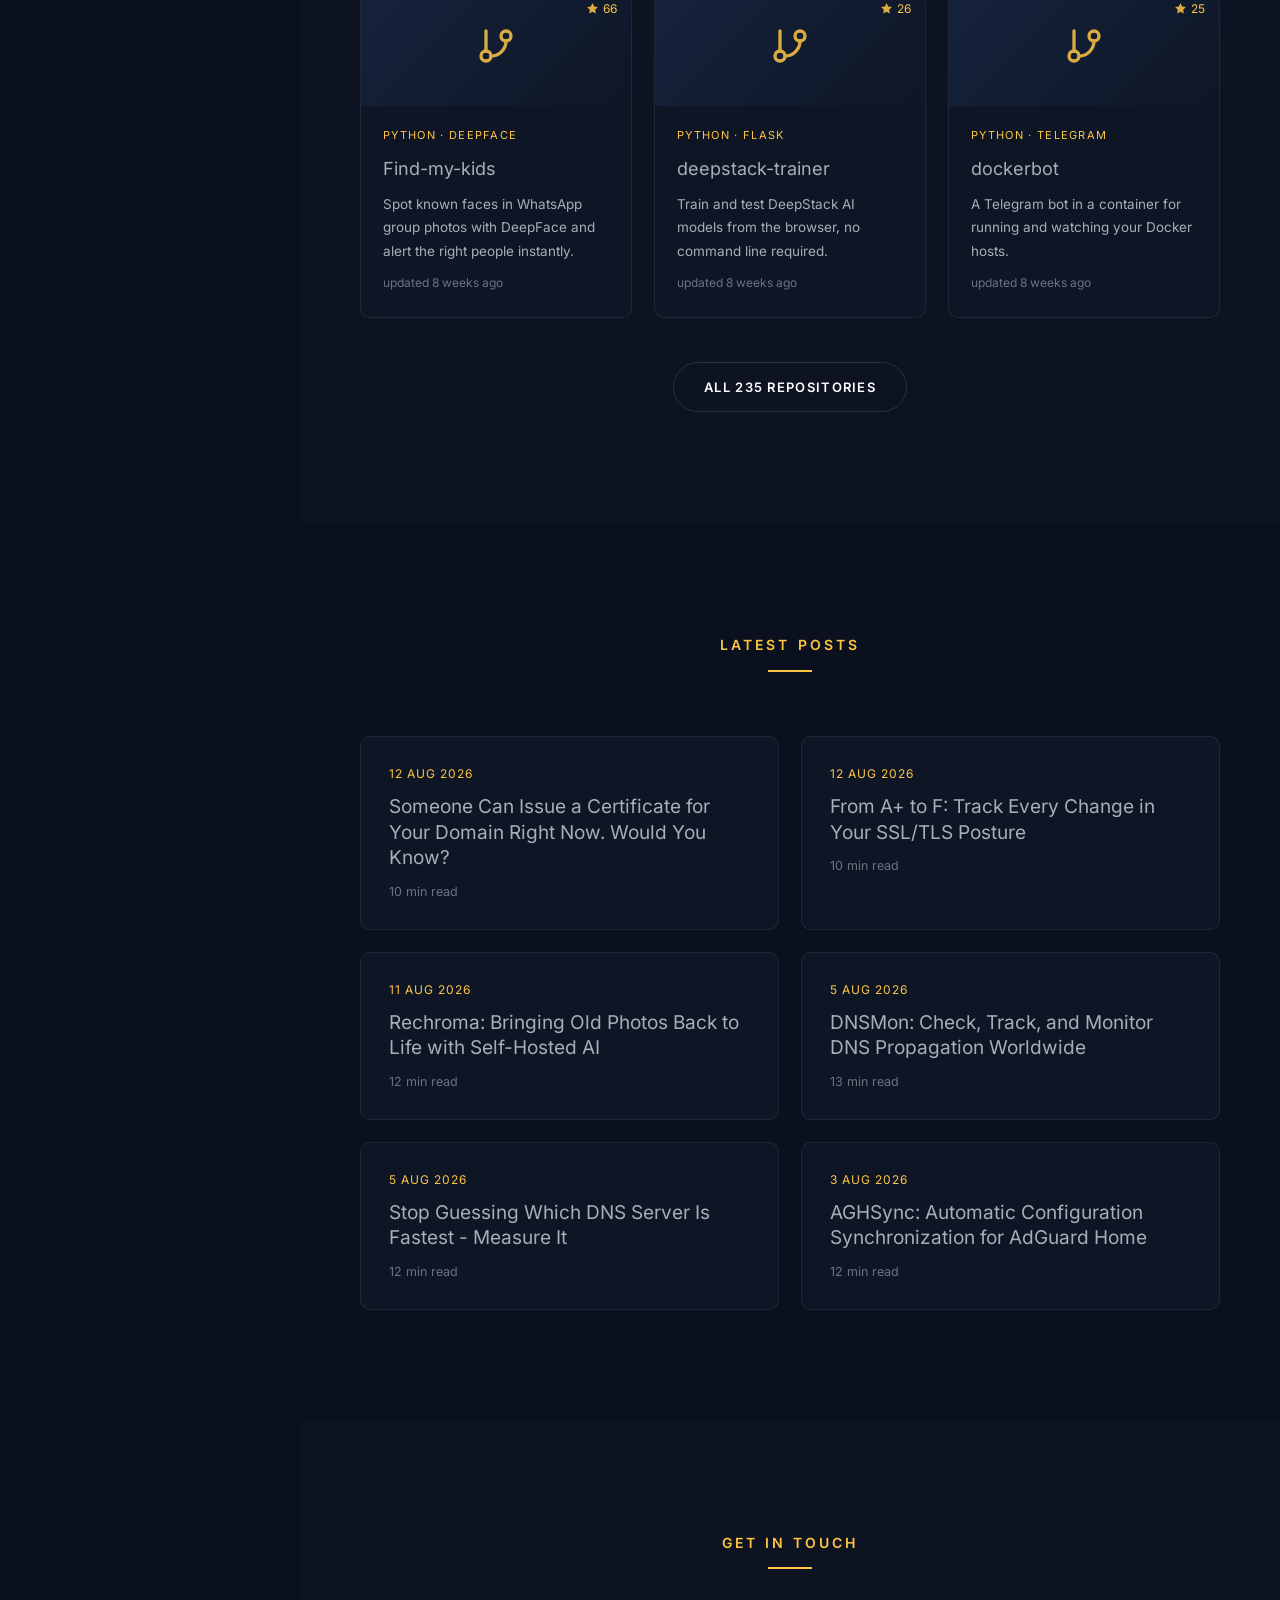
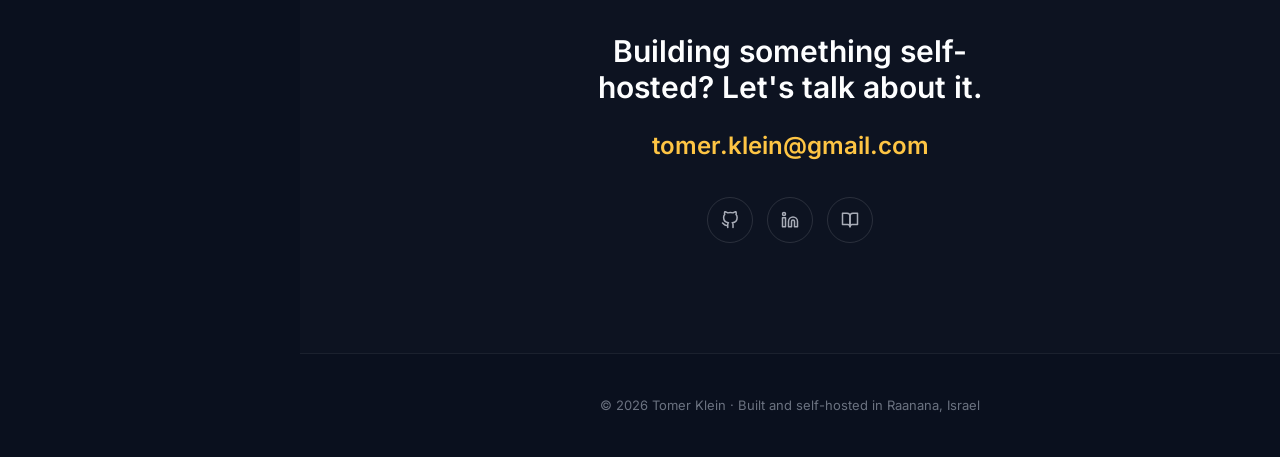
==== commit 0aced8c4: "chore: refresh data.json and rebuild page" ====
--- a/index.html
+++ b/index.html
@@ -137,7 +137,7 @@
           <div class="about-figs" id="about-figs">
             <div class="about-fig"><b>235</b><span>Public repos</span></div>
             <div class="about-fig"><b>1.2k</b><span>Stars earned</span></div>
-            <div class="about-fig"><b>4,856</b><span>Contributions</span></div>
+            <div class="about-fig"><b>4,973</b><span>Contributions</span></div>
           </div>
           <a class="btn btn-gold" href="mailto:tomer.klein@gmail.com">Get in touch</a>
         </div>
@@ -206,16 +206,16 @@
       <div class="sec-head"><span class="sec-label">GitHub activity</span></div>
       <div id="israel-rank"><div class="rank-badge"><span class="flag">🇮🇱</span> <b>#58</b> of 767 in Israel · public contributions</div></div>
       <div class="activity-stats" id="gh-stats">
-        <div class="stat-tile"><b>4,856</b><span>Contributions · year</span></div>
+        <div class="stat-tile"><b>4,973</b><span>Contributions · year</span></div>
         <div class="stat-tile"><b>2</b><span>Current streak · days</span></div>
         <div class="stat-tile"><b>22</b><span>Longest streak · days</span></div>
       </div>
       <div class="activity-strip">
         <div class="strip-cells" id="strip-cells" role="img" aria-label="Weekly contribution activity over the last year">
-          <span class="strip-cell l0" title="0 contributions"></span><span class="strip-cell l1" title="2 contributions"></span><span class="strip-cell l1" title="23 contributions"></span><span class="strip-cell l1" title="7 contributions"></span><span class="strip-cell l1" title="20 contributions"></span><span class="strip-cell l0" title="0 contributions"></span><span class="strip-cell l1" title="11 contributions"></span><span class="strip-cell l1" title="23 contributions"></span><span class="strip-cell l1" title="16 contributions"></span><span class="strip-cell l1" title="1 contributions"></span><span class="strip-cell l1" title="9 contributions"></span><span class="strip-cell l1" title="6 contributions"></span><span class="strip-cell l1" title="20 contributions"></span><span class="strip-cell l0" title="0 contributions"></span><span class="strip-cell l0" title="0 contributions"></span><span class="strip-cell l1" title="10 contributions"></span><span class="strip-cell l1" title="4 contributions"></span><span class="strip-cell l1" title="2 contributions"></span><span class="strip-cell l1" title="1 contributions"></span><span class="strip-cell l0" title="0 contributions"></span><span class="strip-cell l1" title="18 contributions"></span><span class="strip-cell l0" title="0 contributions"></span><span class="strip-cell l0" title="0 contributions"></span><span class="strip-cell l0" title="0 contributions"></span><span class="strip-cell l0" title="0 contributions"></span><span class="strip-cell l2" title="162 contributions"></span><span class="strip-cell l4" title="531 contributions"></span><span class="strip-cell l4" title="431 contributions"></span><span class="strip-cell l2" title="160 contributions"></span><span class="strip-cell l2" title="154 contributions"></span><span class="strip-cell l1" title="103 contributions"></span><span class="strip-cell l2" title="216 contributions"></span><span class="strip-cell l2" title="161 contributions"></span><span class="strip-cell l2" title="215 contributions"></span><span class="strip-cell l2" title="198 contributions"></span><span class="strip-cell l2" title="154 contributions"></span><span class="strip-cell l1" title="2 contributions"></span><span class="strip-cell l0" title="0 contributions"></span><span class="strip-cell l2" title="172 contributions"></span><span class="strip-cell l2" title="214 contributions"></span><span class="strip-cell l1" title="128 contributions"></span><span class="strip-cell l1" title="75 contributions"></span><span class="strip-cell l0" title="0 contributions"></span><span class="strip-cell l4" title="401 contributions"></span><span class="strip-cell l3" title="394 contributions"></span><span class="strip-cell l2" title="196 contributions"></span><span class="strip-cell l2" title="254 contributions"></span><span class="strip-cell l1" title="33 contributions"></span><span class="strip-cell l1" title="107 contributions"></span><span class="strip-cell l1" title="118 contributions"></span><span class="strip-cell l1" title="46 contributions"></span><span class="strip-cell l1" title="46 contributions"></span><span class="strip-cell l1" title="12 contributions"></span>
+          <span class="strip-cell l0" title="0 contributions"></span><span class="strip-cell l1" title="2 contributions"></span><span class="strip-cell l1" title="23 contributions"></span><span class="strip-cell l1" title="7 contributions"></span><span class="strip-cell l1" title="20 contributions"></span><span class="strip-cell l0" title="0 contributions"></span><span class="strip-cell l1" title="11 contributions"></span><span class="strip-cell l1" title="23 contributions"></span><span class="strip-cell l1" title="16 contributions"></span><span class="strip-cell l1" title="1 contributions"></span><span class="strip-cell l1" title="9 contributions"></span><span class="strip-cell l1" title="6 contributions"></span><span class="strip-cell l1" title="20 contributions"></span><span class="strip-cell l0" title="0 contributions"></span><span class="strip-cell l0" title="0 contributions"></span><span class="strip-cell l1" title="10 contributions"></span><span class="strip-cell l1" title="4 contributions"></span><span class="strip-cell l1" title="2 contributions"></span><span class="strip-cell l1" title="1 contributions"></span><span class="strip-cell l0" title="0 contributions"></span><span class="strip-cell l1" title="18 contributions"></span><span class="strip-cell l0" title="0 contributions"></span><span class="strip-cell l0" title="0 contributions"></span><span class="strip-cell l0" title="0 contributions"></span><span class="strip-cell l0" title="0 contributions"></span><span class="strip-cell l2" title="162 contributions"></span><span class="strip-cell l4" title="531 contributions"></span><span class="strip-cell l4" title="431 contributions"></span><span class="strip-cell l2" title="160 contributions"></span><span class="strip-cell l2" title="154 contributions"></span><span class="strip-cell l1" title="103 contributions"></span><span class="strip-cell l2" title="216 contributions"></span><span class="strip-cell l2" title="161 contributions"></span><span class="strip-cell l2" title="215 contributions"></span><span class="strip-cell l2" title="198 contributions"></span><span class="strip-cell l2" title="154 contributions"></span><span class="strip-cell l1" title="2 contributions"></span><span class="strip-cell l0" title="0 contributions"></span><span class="strip-cell l2" title="172 contributions"></span><span class="strip-cell l2" title="214 contributions"></span><span class="strip-cell l1" title="128 contributions"></span><span class="strip-cell l1" title="75 contributions"></span><span class="strip-cell l0" title="0 contributions"></span><span class="strip-cell l4" title="401 contributions"></span><span class="strip-cell l3" title="394 contributions"></span><span class="strip-cell l2" title="196 contributions"></span><span class="strip-cell l2" title="254 contributions"></span><span class="strip-cell l1" title="33 contributions"></span><span class="strip-cell l1" title="107 contributions"></span><span class="strip-cell l1" title="118 contributions"></span><span class="strip-cell l1" title="46 contributions"></span><span class="strip-cell l1" title="46 contributions"></span><span class="strip-cell l1" title="129 contributions"></span>
         </div>
         <div class="strip-caption" id="strip-caption">
-          <span>Last 53 weeks</span><span>4,856 contributions</span>
+          <span>Last 53 weeks</span><span>4,973 contributions</span>
         </div>
       </div>
 
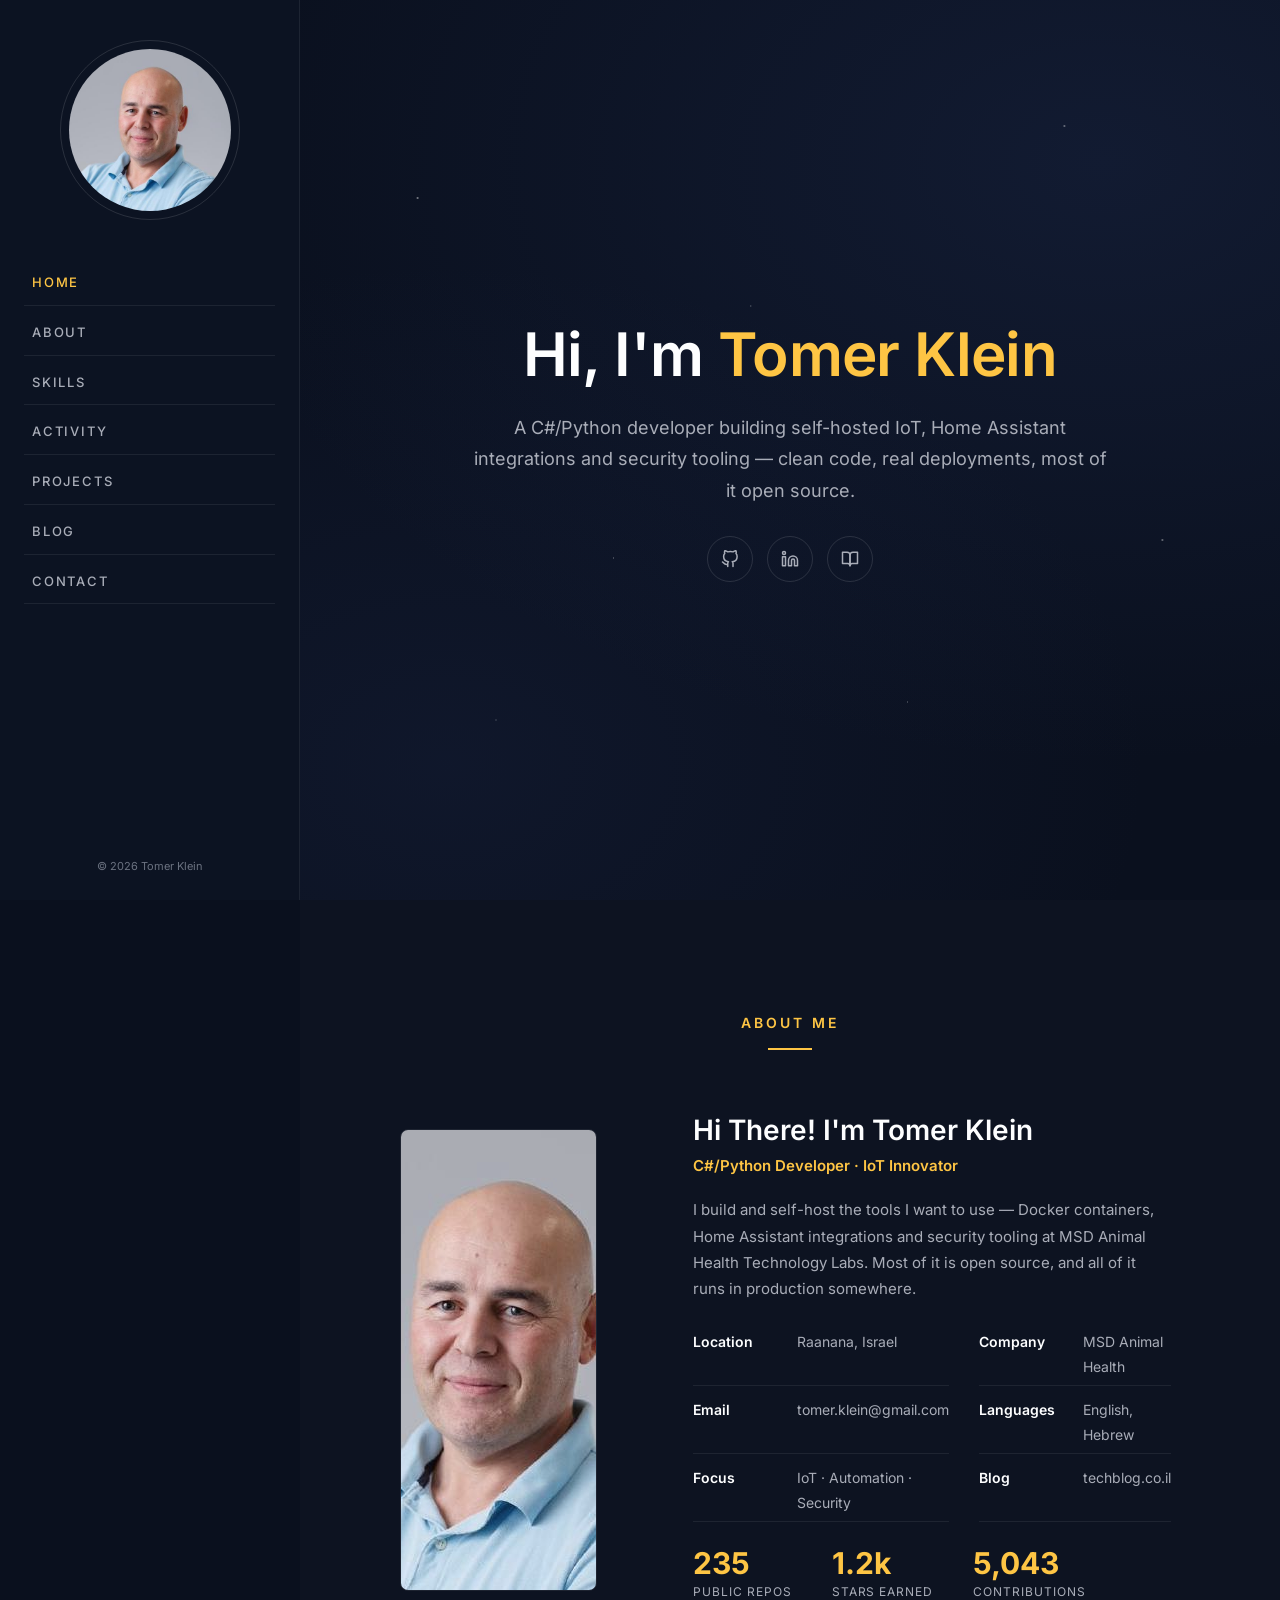
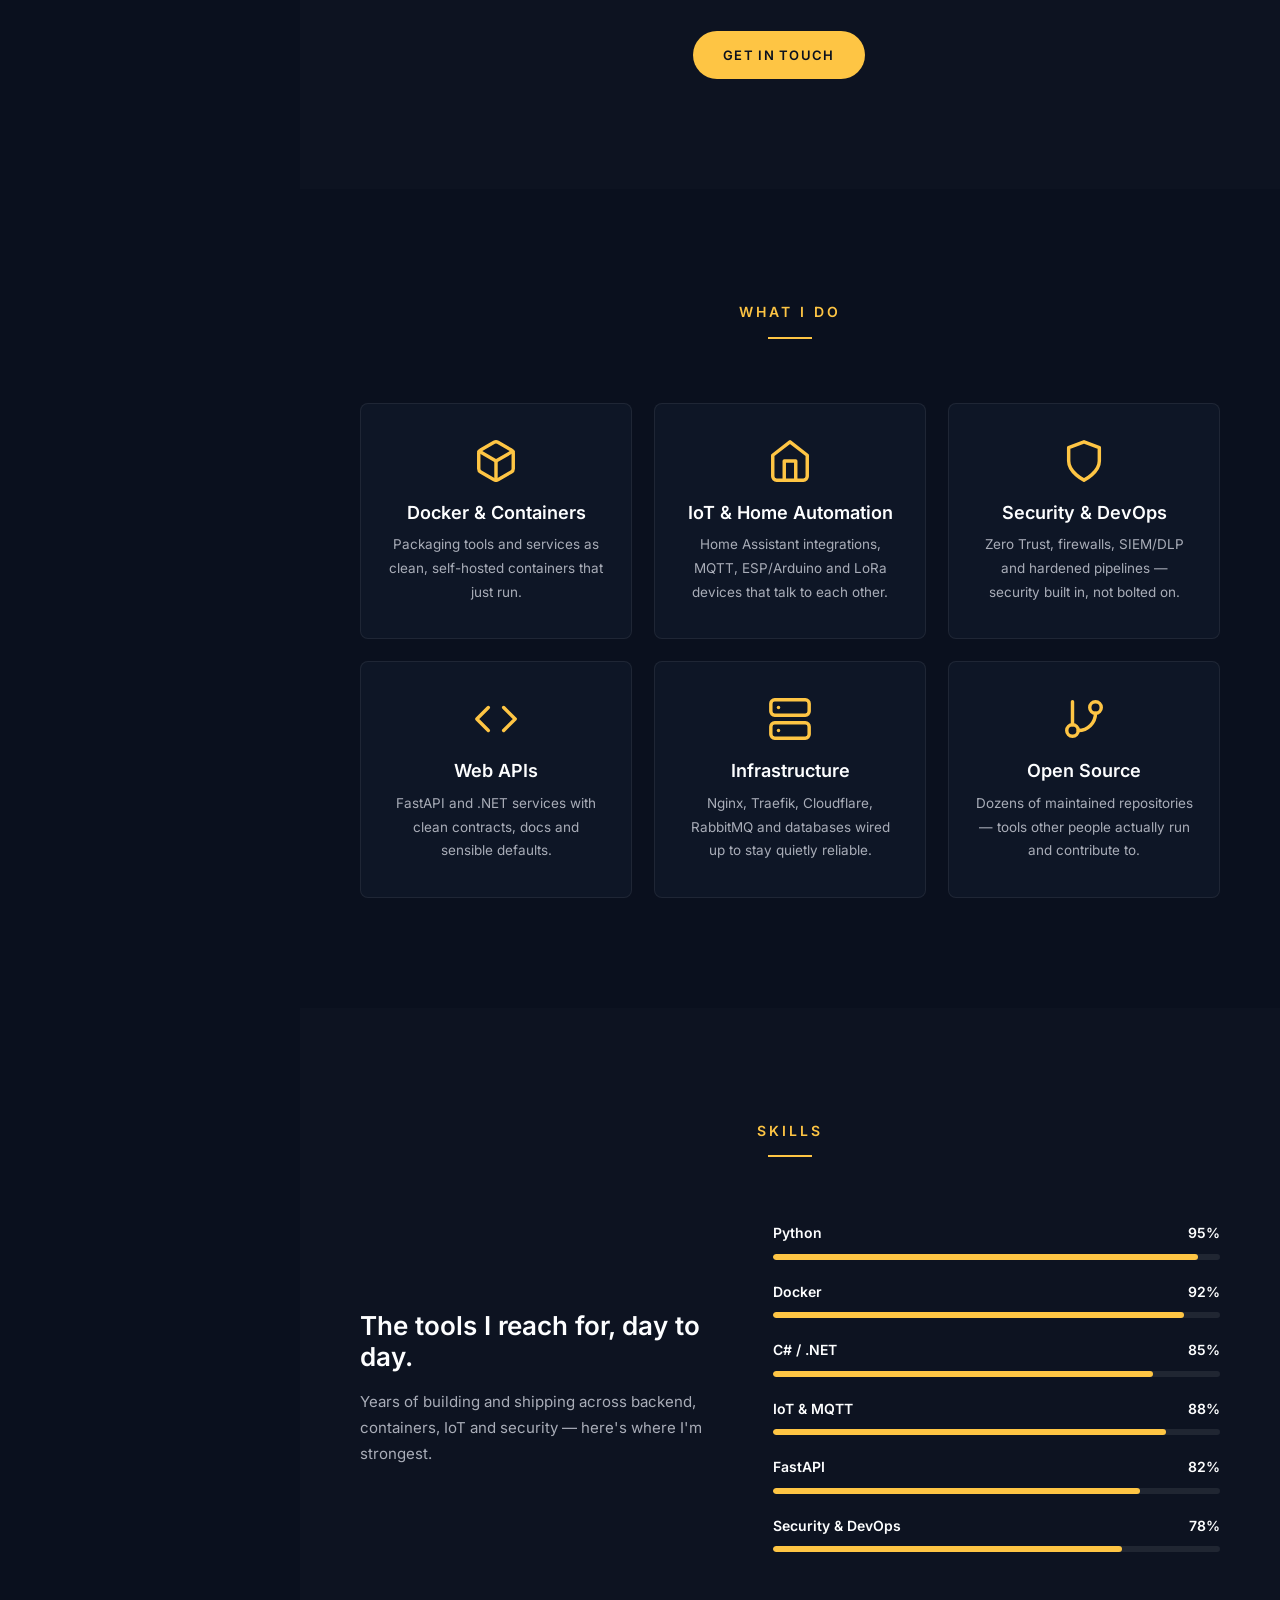
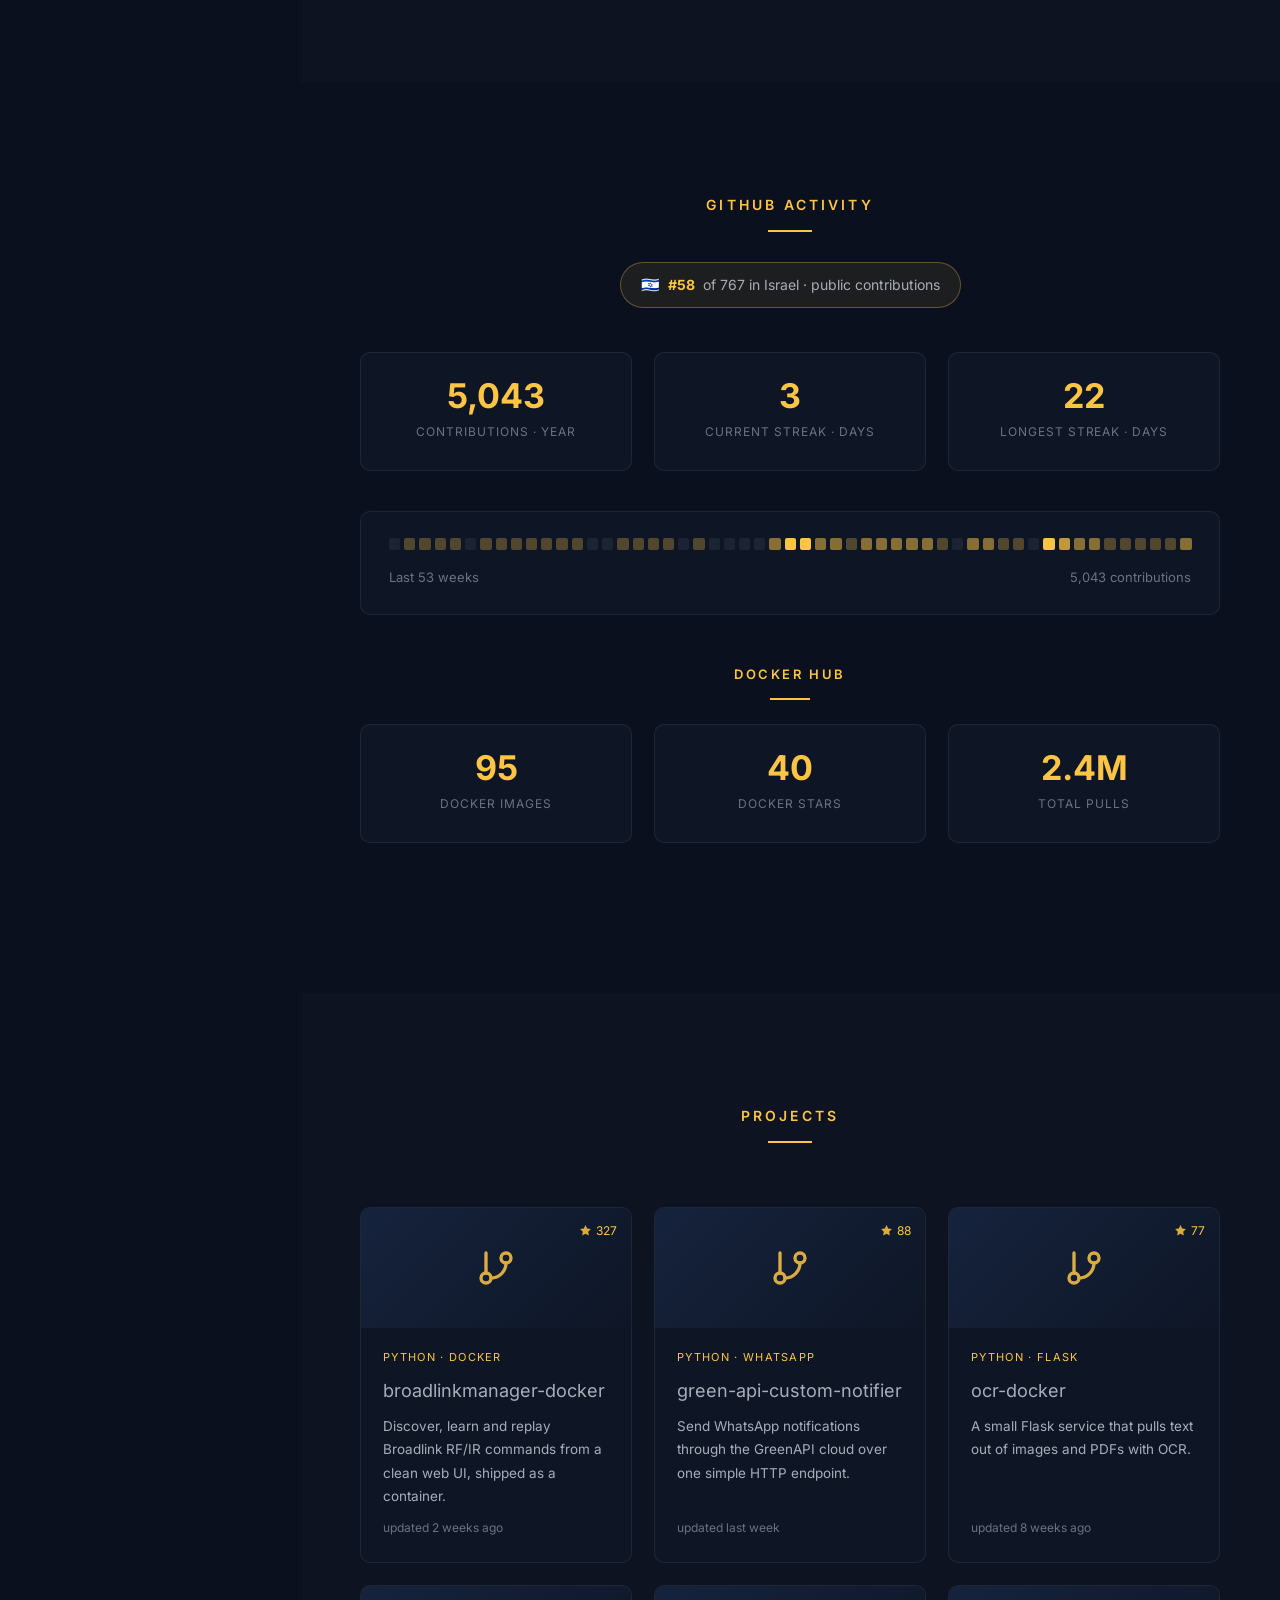
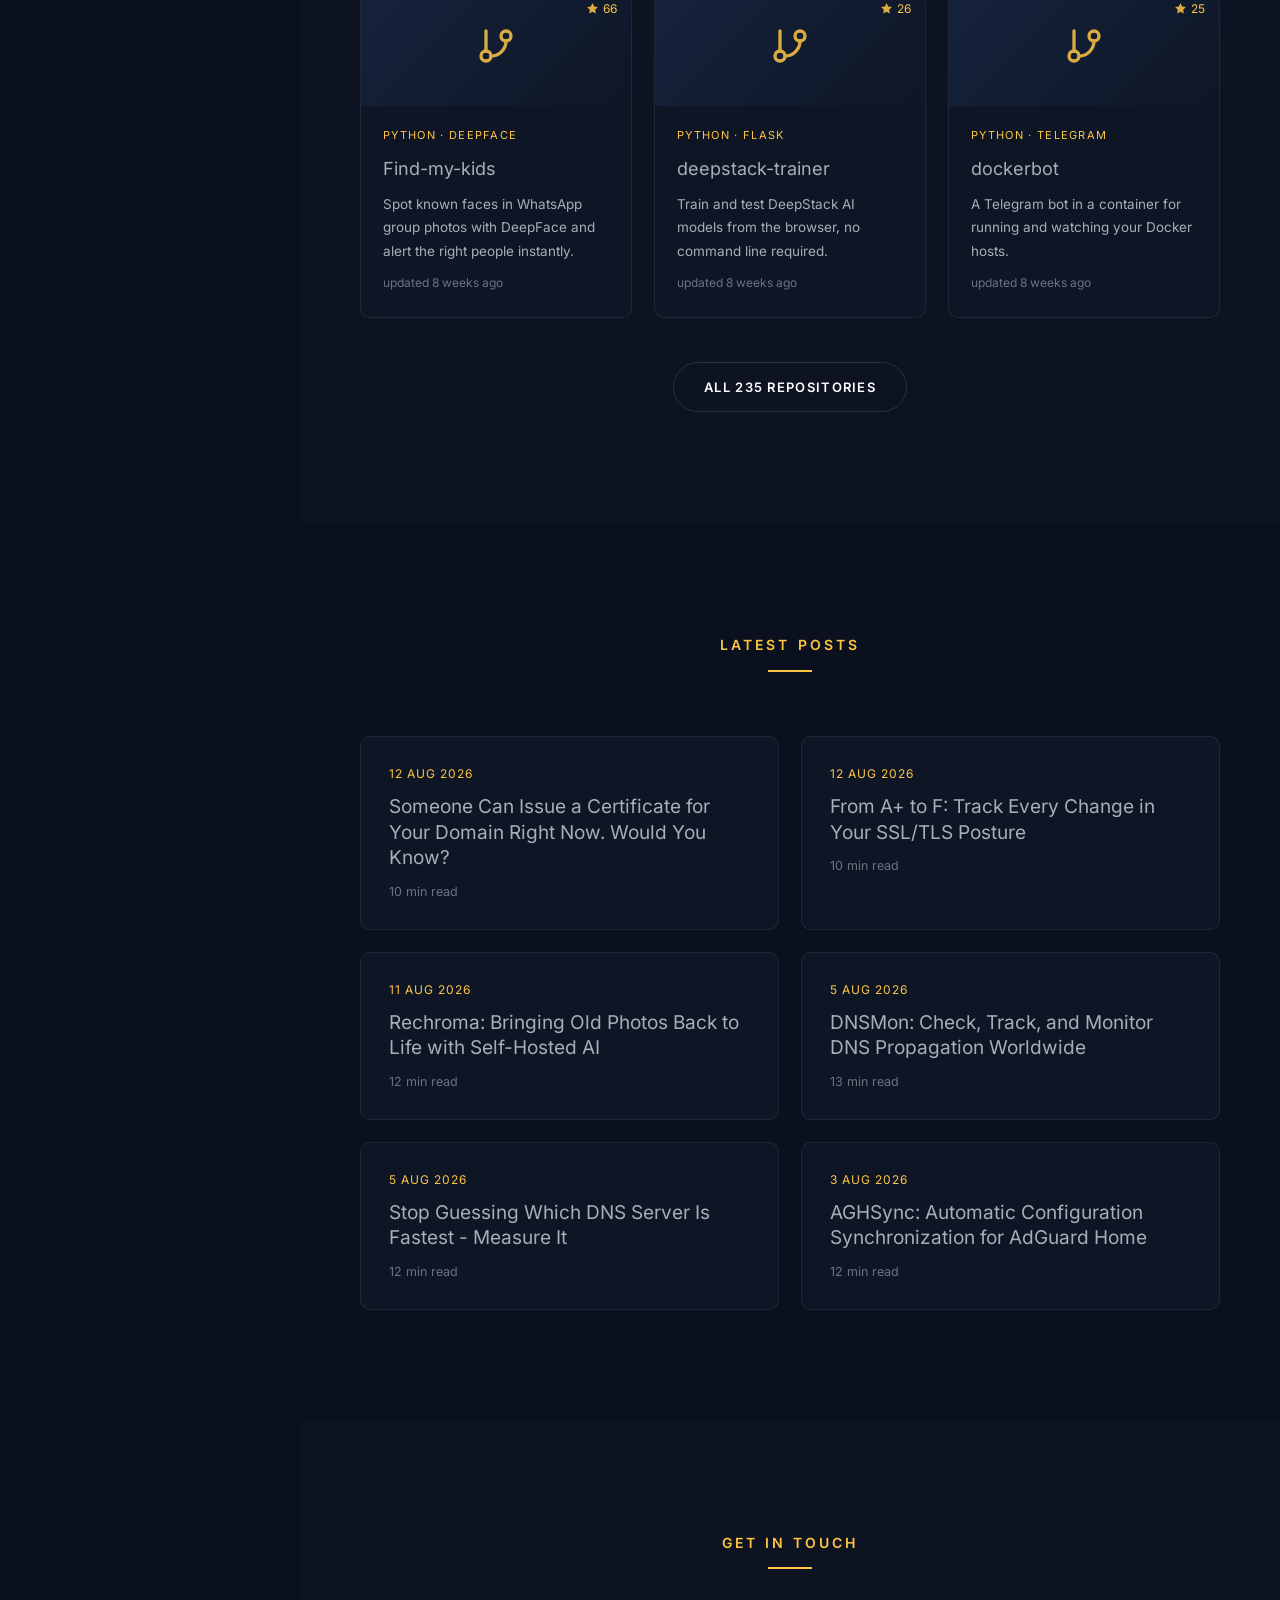
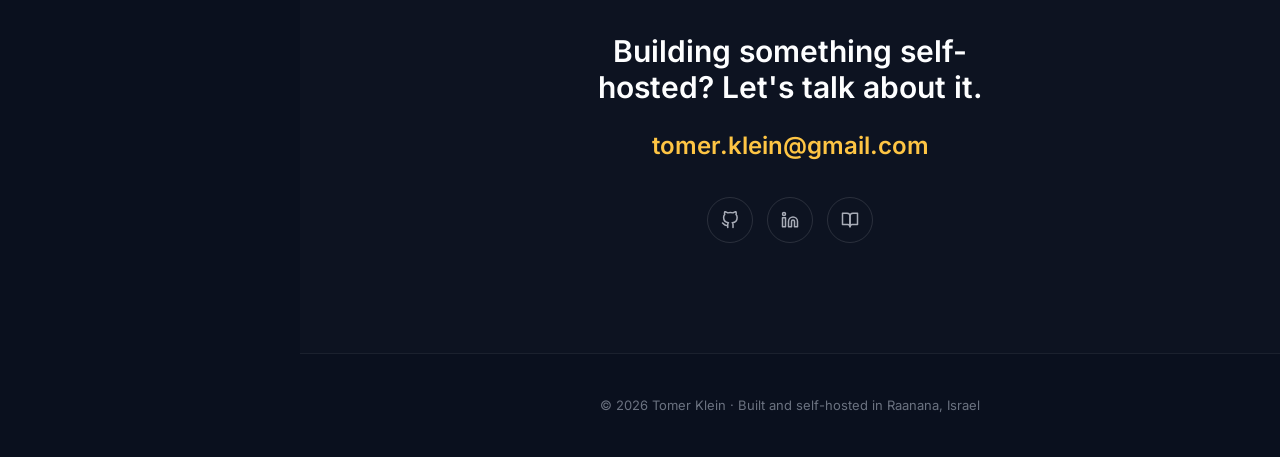
==== commit bdd169b4: "chore: refresh data.json and rebuild page" ====
--- a/index.html
+++ b/index.html
@@ -137,7 +137,7 @@
           <div class="about-figs" id="about-figs">
             <div class="about-fig"><b>235</b><span>Public repos</span></div>
             <div class="about-fig"><b>1.2k</b><span>Stars earned</span></div>
-            <div class="about-fig"><b>4,973</b><span>Contributions</span></div>
+            <div class="about-fig"><b>5,043</b><span>Contributions</span></div>
           </div>
           <a class="btn btn-gold" href="mailto:tomer.klein@gmail.com">Get in touch</a>
         </div>
@@ -206,22 +206,22 @@
       <div class="sec-head"><span class="sec-label">GitHub activity</span></div>
       <div id="israel-rank"><div class="rank-badge"><span class="flag">🇮🇱</span> <b>#58</b> of 767 in Israel · public contributions</div></div>
       <div class="activity-stats" id="gh-stats">
-        <div class="stat-tile"><b>4,973</b><span>Contributions · year</span></div>
-        <div class="stat-tile"><b>2</b><span>Current streak · days</span></div>
+        <div class="stat-tile"><b>5,043</b><span>Contributions · year</span></div>
+        <div class="stat-tile"><b>3</b><span>Current streak · days</span></div>
         <div class="stat-tile"><b>22</b><span>Longest streak · days</span></div>
       </div>
       <div class="activity-strip">
         <div class="strip-cells" id="strip-cells" role="img" aria-label="Weekly contribution activity over the last year">
-          <span class="strip-cell l0" title="0 contributions"></span><span class="strip-cell l1" title="2 contributions"></span><span class="strip-cell l1" title="23 contributions"></span><span class="strip-cell l1" title="7 contributions"></span><span class="strip-cell l1" title="20 contributions"></span><span class="strip-cell l0" title="0 contributions"></span><span class="strip-cell l1" title="11 contributions"></span><span class="strip-cell l1" title="23 contributions"></span><span class="strip-cell l1" title="16 contributions"></span><span class="strip-cell l1" title="1 contributions"></span><span class="strip-cell l1" title="9 contributions"></span><span class="strip-cell l1" title="6 contributions"></span><span class="strip-cell l1" title="20 contributions"></span><span class="strip-cell l0" title="0 contributions"></span><span class="strip-cell l0" title="0 contributions"></span><span class="strip-cell l1" title="10 contributions"></span><span class="strip-cell l1" title="4 contributions"></span><span class="strip-cell l1" title="2 contributions"></span><span class="strip-cell l1" title="1 contributions"></span><span class="strip-cell l0" title="0 contributions"></span><span class="strip-cell l1" title="18 contributions"></span><span class="strip-cell l0" title="0 contributions"></span><span class="strip-cell l0" title="0 contributions"></span><span class="strip-cell l0" title="0 contributions"></span><span class="strip-cell l0" title="0 contributions"></span><span class="strip-cell l2" title="162 contributions"></span><span class="strip-cell l4" title="531 contributions"></span><span class="strip-cell l4" title="431 contributions"></span><span class="strip-cell l2" title="160 contributions"></span><span class="strip-cell l2" title="154 contributions"></span><span class="strip-cell l1" title="103 contributions"></span><span class="strip-cell l2" title="216 contributions"></span><span class="strip-cell l2" title="161 contributions"></span><span class="strip-cell l2" title="215 contributions"></span><span class="strip-cell l2" title="198 contributions"></span><span class="strip-cell l2" title="154 contributions"></span><span class="strip-cell l1" title="2 contributions"></span><span class="strip-cell l0" title="0 contributions"></span><span class="strip-cell l2" title="172 contributions"></span><span class="strip-cell l2" title="214 contributions"></span><span class="strip-cell l1" title="128 contributions"></span><span class="strip-cell l1" title="75 contributions"></span><span class="strip-cell l0" title="0 contributions"></span><span class="strip-cell l4" title="401 contributions"></span><span class="strip-cell l3" title="394 contributions"></span><span class="strip-cell l2" title="196 contributions"></span><span class="strip-cell l2" title="254 contributions"></span><span class="strip-cell l1" title="33 contributions"></span><span class="strip-cell l1" title="107 contributions"></span><span class="strip-cell l1" title="118 contributions"></span><span class="strip-cell l1" title="46 contributions"></span><span class="strip-cell l1" title="46 contributions"></span><span class="strip-cell l1" title="129 contributions"></span>
+          <span class="strip-cell l0" title="0 contributions"></span><span class="strip-cell l1" title="2 contributions"></span><span class="strip-cell l1" title="23 contributions"></span><span class="strip-cell l1" title="7 contributions"></span><span class="strip-cell l1" title="20 contributions"></span><span class="strip-cell l0" title="0 contributions"></span><span class="strip-cell l1" title="11 contributions"></span><span class="strip-cell l1" title="23 contributions"></span><span class="strip-cell l1" title="16 contributions"></span><span class="strip-cell l1" title="1 contributions"></span><span class="strip-cell l1" title="9 contributions"></span><span class="strip-cell l1" title="6 contributions"></span><span class="strip-cell l1" title="20 contributions"></span><span class="strip-cell l0" title="0 contributions"></span><span class="strip-cell l0" title="0 contributions"></span><span class="strip-cell l1" title="10 contributions"></span><span class="strip-cell l1" title="4 contributions"></span><span class="strip-cell l1" title="2 contributions"></span><span class="strip-cell l1" title="1 contributions"></span><span class="strip-cell l0" title="0 contributions"></span><span class="strip-cell l1" title="18 contributions"></span><span class="strip-cell l0" title="0 contributions"></span><span class="strip-cell l0" title="0 contributions"></span><span class="strip-cell l0" title="0 contributions"></span><span class="strip-cell l0" title="0 contributions"></span><span class="strip-cell l2" title="162 contributions"></span><span class="strip-cell l4" title="531 contributions"></span><span class="strip-cell l4" title="431 contributions"></span><span class="strip-cell l2" title="160 contributions"></span><span class="strip-cell l2" title="154 contributions"></span><span class="strip-cell l1" title="103 contributions"></span><span class="strip-cell l2" title="216 contributions"></span><span class="strip-cell l2" title="161 contributions"></span><span class="strip-cell l2" title="215 contributions"></span><span class="strip-cell l2" title="198 contributions"></span><span class="strip-cell l2" title="154 contributions"></span><span class="strip-cell l1" title="2 contributions"></span><span class="strip-cell l0" title="0 contributions"></span><span class="strip-cell l2" title="172 contributions"></span><span class="strip-cell l2" title="214 contributions"></span><span class="strip-cell l1" title="128 contributions"></span><span class="strip-cell l1" title="75 contributions"></span><span class="strip-cell l0" title="0 contributions"></span><span class="strip-cell l4" title="401 contributions"></span><span class="strip-cell l3" title="394 contributions"></span><span class="strip-cell l2" title="196 contributions"></span><span class="strip-cell l2" title="254 contributions"></span><span class="strip-cell l1" title="33 contributions"></span><span class="strip-cell l1" title="107 contributions"></span><span class="strip-cell l1" title="118 contributions"></span><span class="strip-cell l1" title="46 contributions"></span><span class="strip-cell l1" title="46 contributions"></span><span class="strip-cell l2" title="199 contributions"></span>
         </div>
         <div class="strip-caption" id="strip-caption">
-          <span>Last 53 weeks</span><span>4,973 contributions</span>
+          <span>Last 53 weeks</span><span>5,043 contributions</span>
         </div>
       </div>
 
       <div class="activity-sublabel">Docker Hub</div>
       <div class="activity-stats" id="docker-stats">
-        <div class="stat-tile"><b>94</b><span>Docker images</span></div>
+        <div class="stat-tile"><b>95</b><span>Docker images</span></div>
         <div class="stat-tile"><b>40</b><span>Docker stars</span></div>
         <div class="stat-tile"><b>2.4M</b><span>Total pulls</span></div>
       </div>
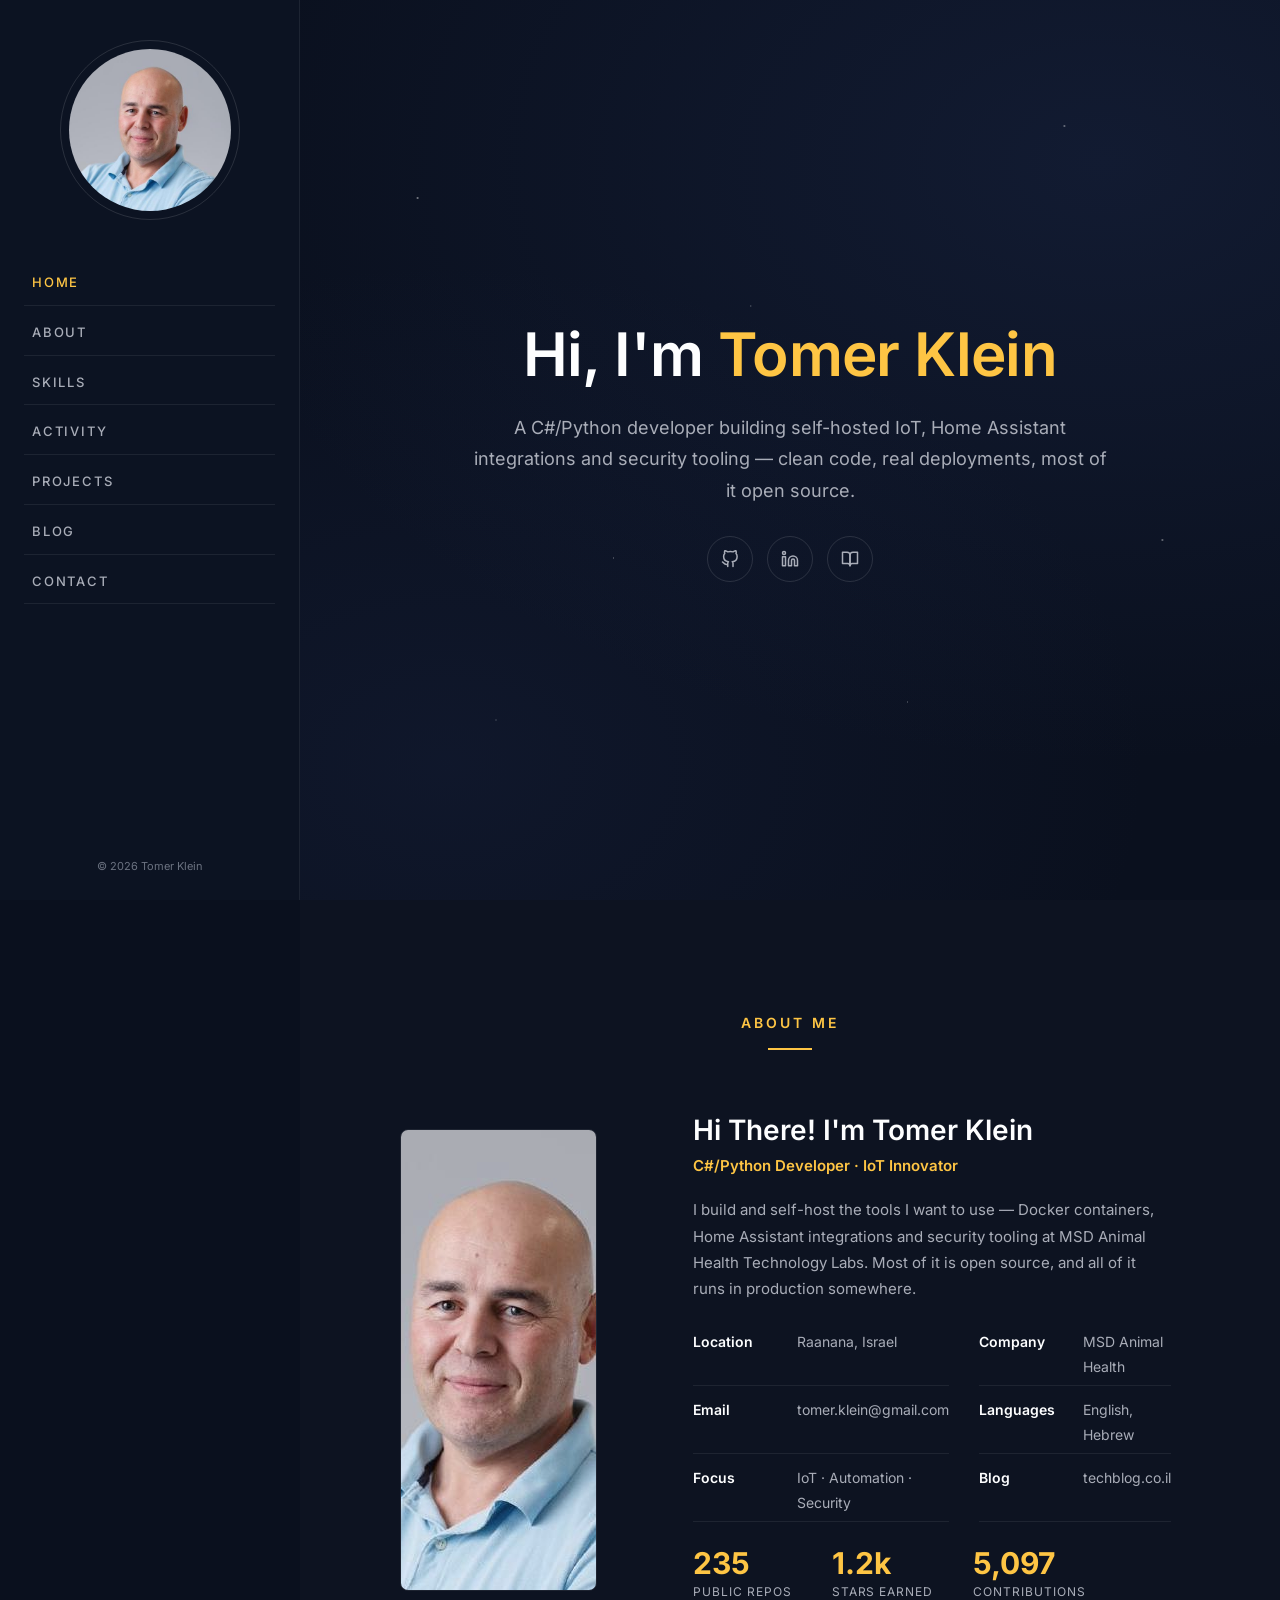
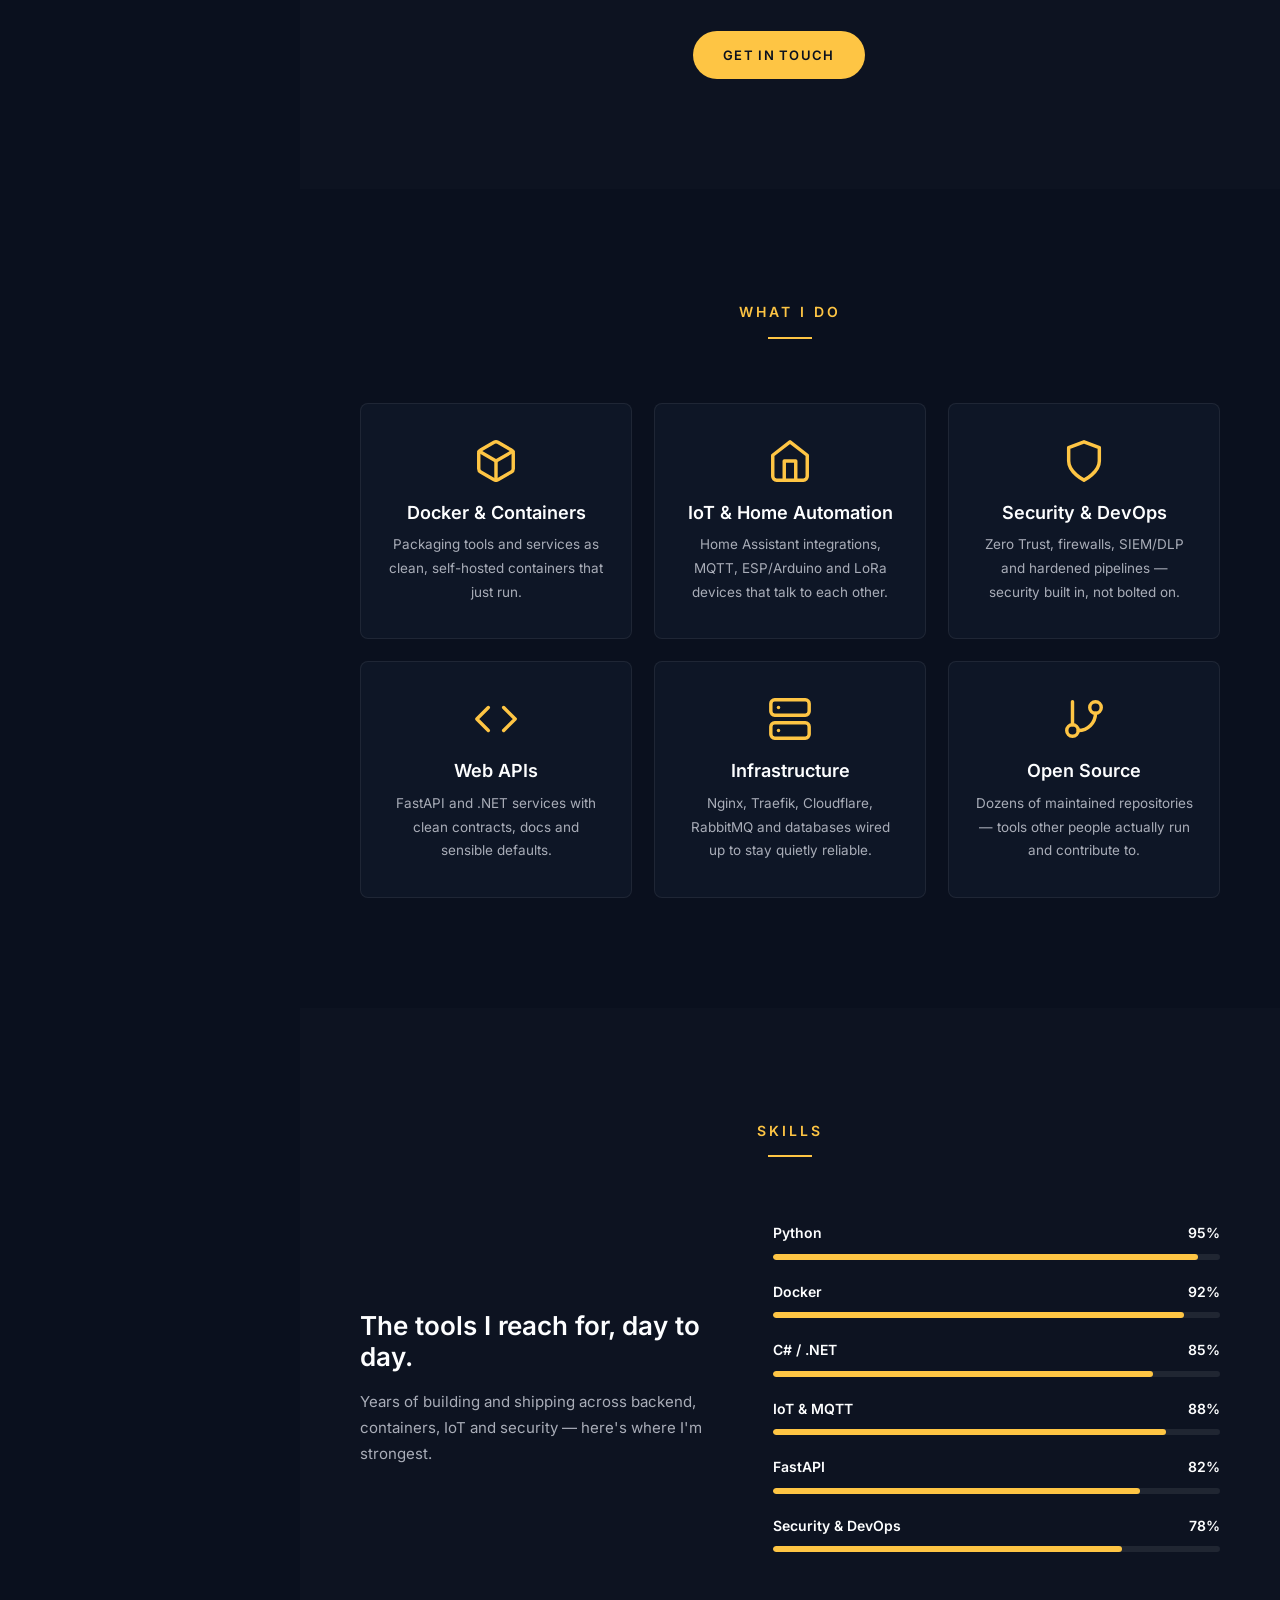
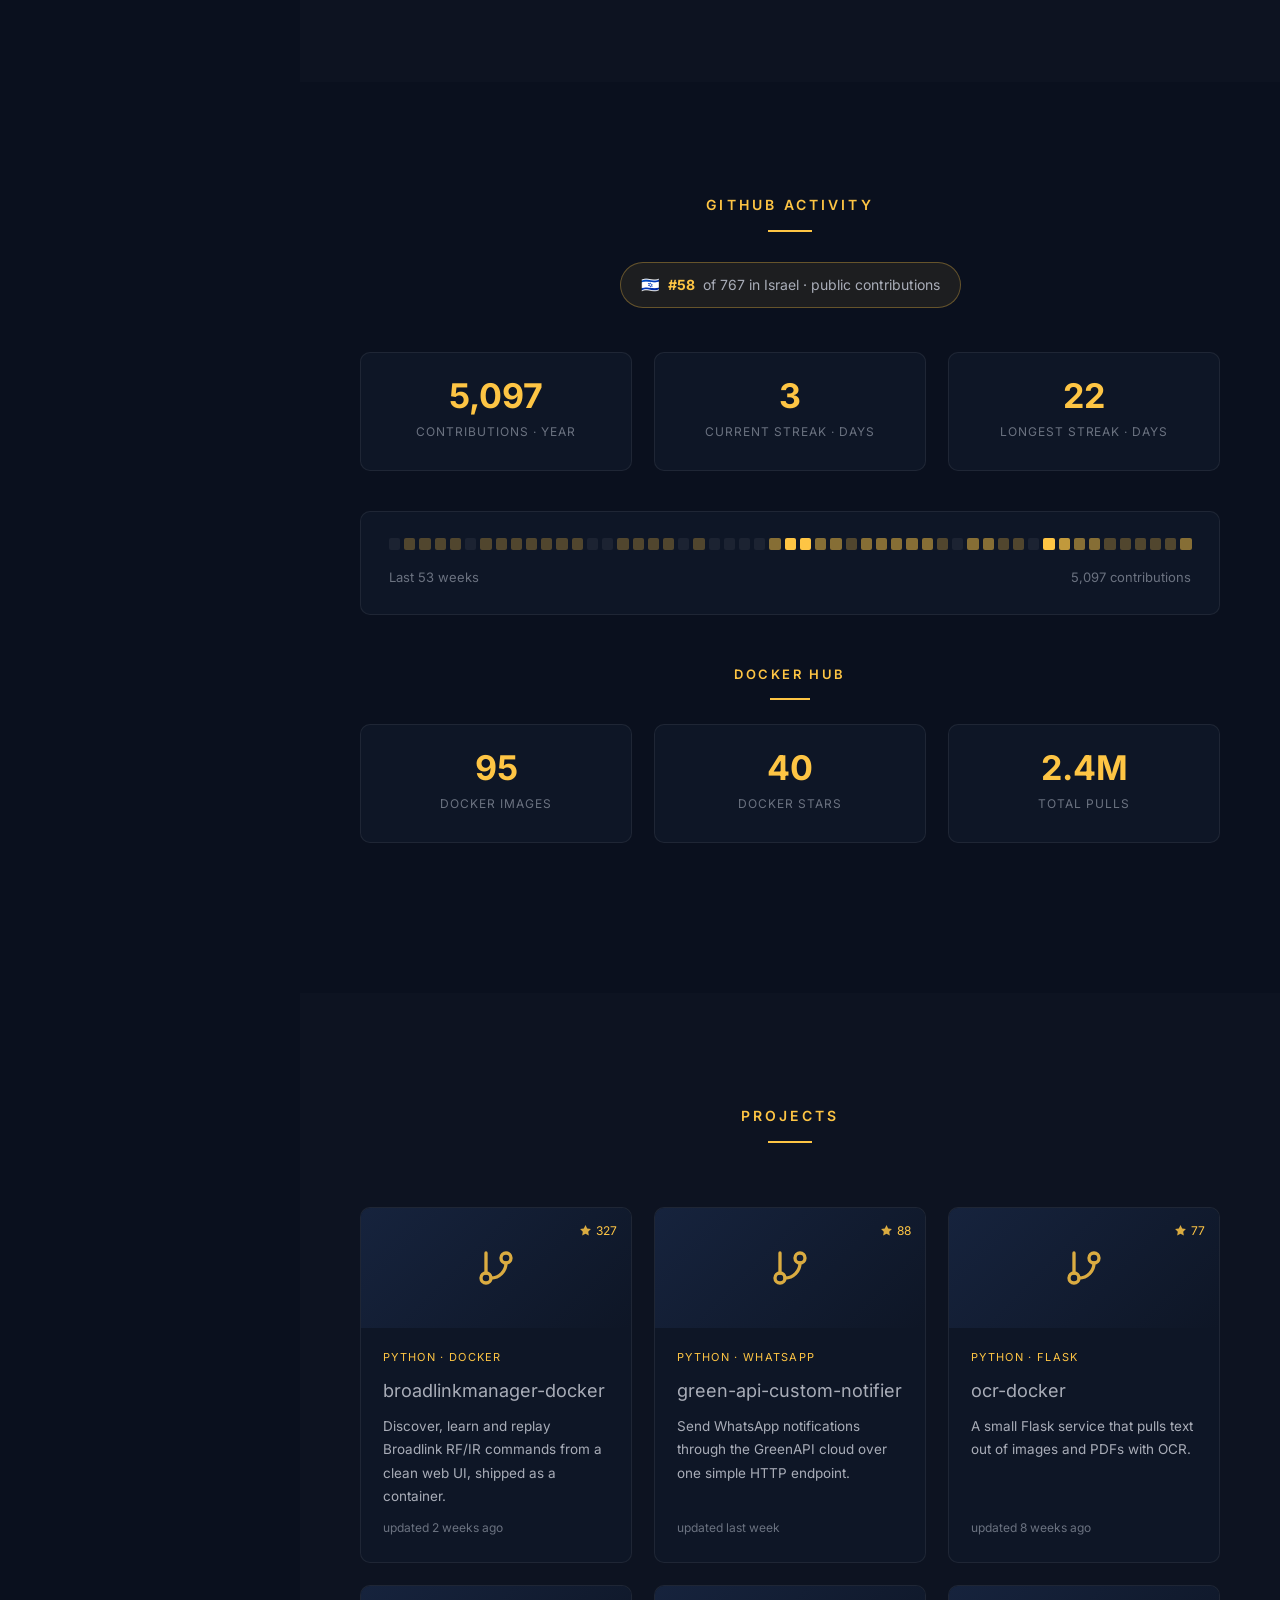
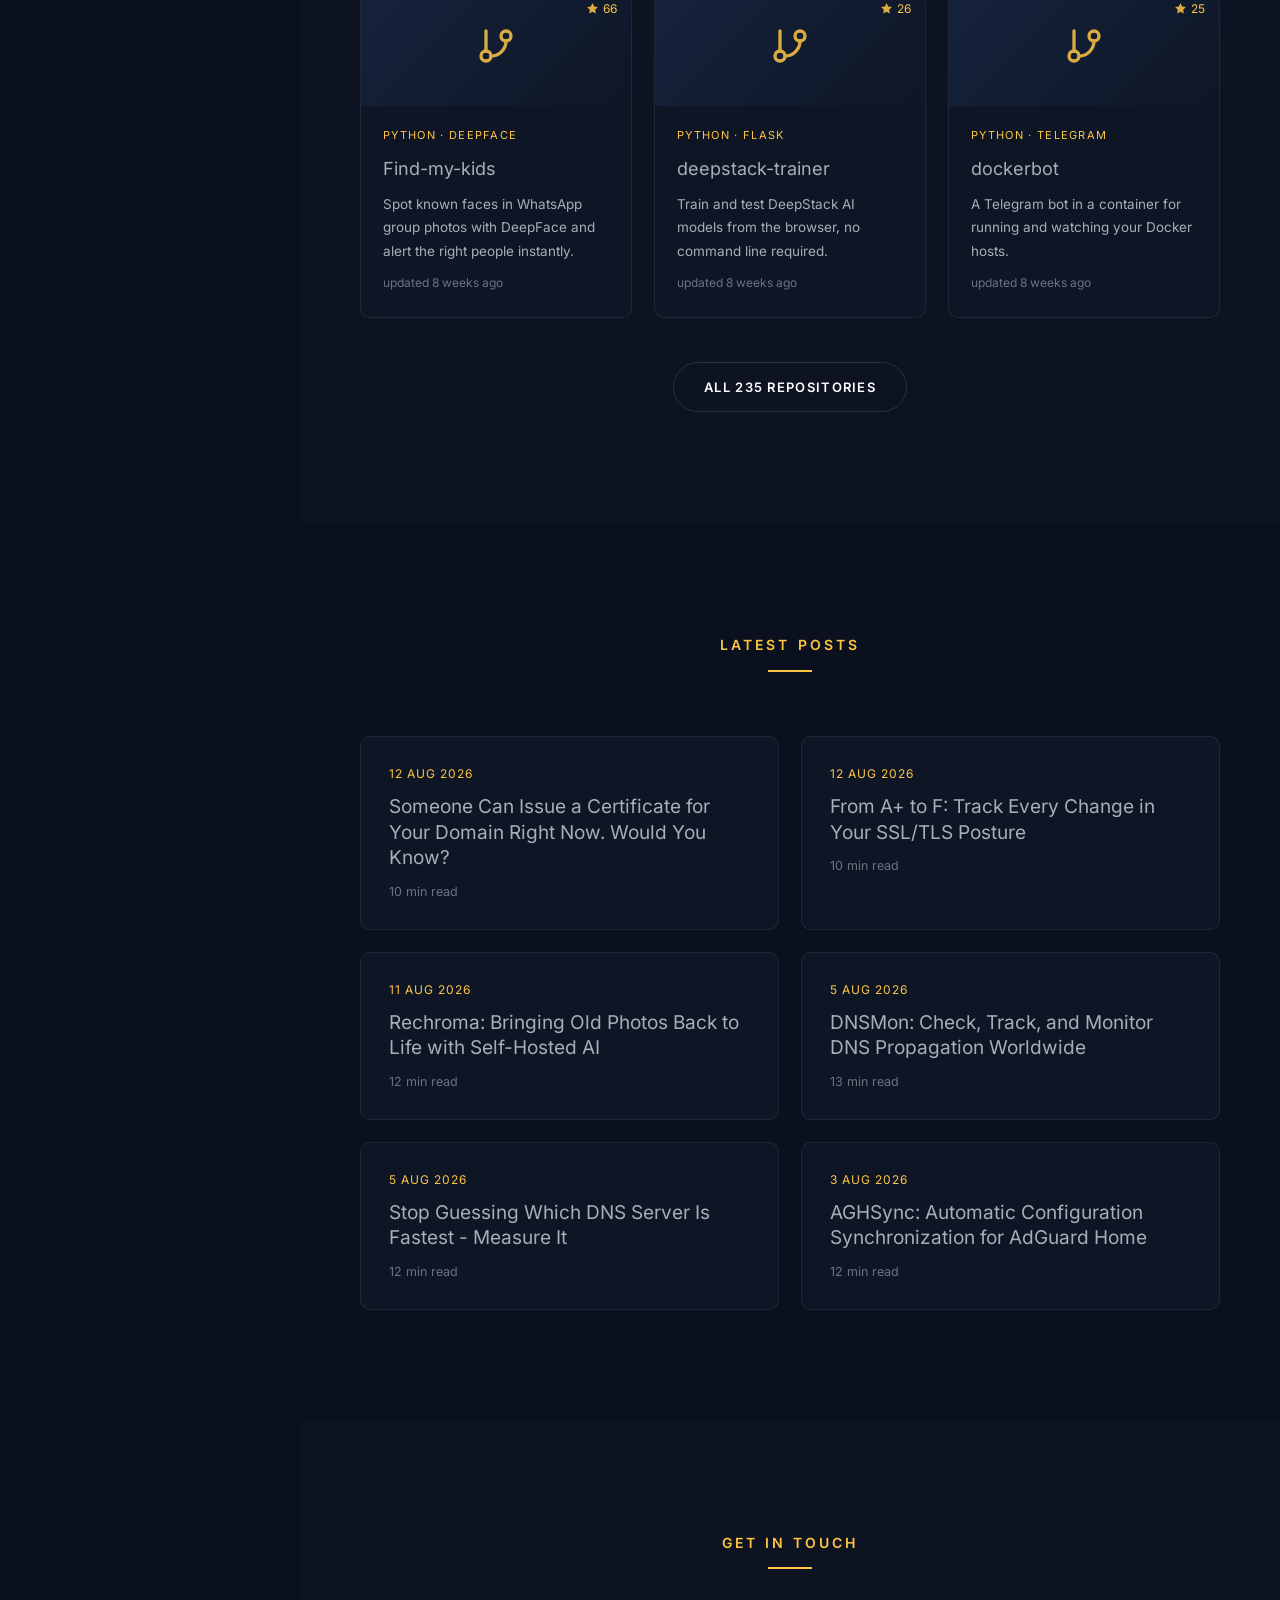
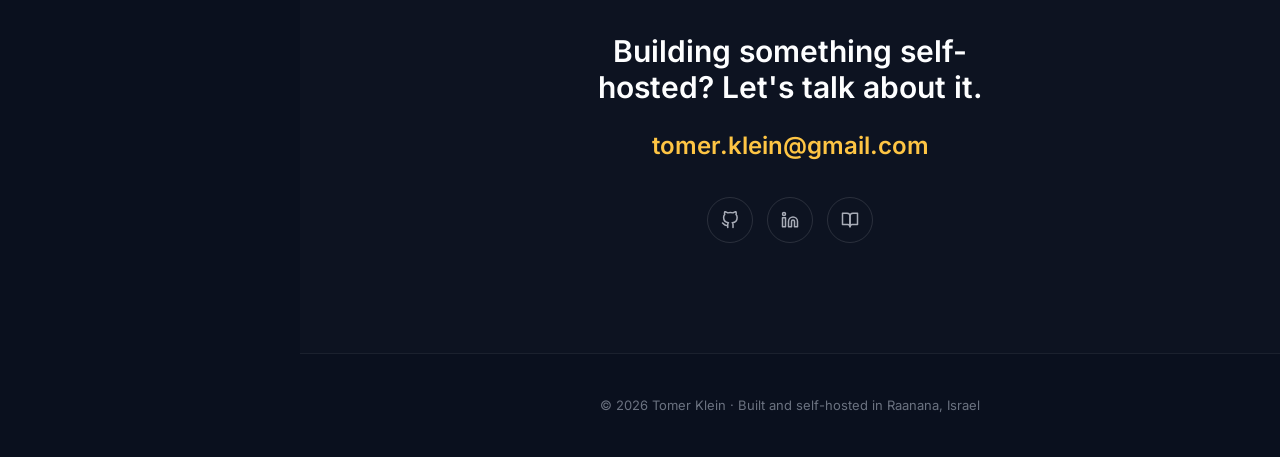
==== commit 3ff75386: "chore: refresh data.json and rebuild page" ====
--- a/index.html
+++ b/index.html
@@ -137,7 +137,7 @@
           <div class="about-figs" id="about-figs">
             <div class="about-fig"><b>235</b><span>Public repos</span></div>
             <div class="about-fig"><b>1.2k</b><span>Stars earned</span></div>
-            <div class="about-fig"><b>5,043</b><span>Contributions</span></div>
+            <div class="about-fig"><b>5,097</b><span>Contributions</span></div>
           </div>
           <a class="btn btn-gold" href="mailto:tomer.klein@gmail.com">Get in touch</a>
         </div>
@@ -206,16 +206,16 @@
       <div class="sec-head"><span class="sec-label">GitHub activity</span></div>
       <div id="israel-rank"><div class="rank-badge"><span class="flag">🇮🇱</span> <b>#58</b> of 767 in Israel · public contributions</div></div>
       <div class="activity-stats" id="gh-stats">
-        <div class="stat-tile"><b>5,043</b><span>Contributions · year</span></div>
+        <div class="stat-tile"><b>5,097</b><span>Contributions · year</span></div>
         <div class="stat-tile"><b>3</b><span>Current streak · days</span></div>
         <div class="stat-tile"><b>22</b><span>Longest streak · days</span></div>
       </div>
       <div class="activity-strip">
         <div class="strip-cells" id="strip-cells" role="img" aria-label="Weekly contribution activity over the last year">
-          <span class="strip-cell l0" title="0 contributions"></span><span class="strip-cell l1" title="2 contributions"></span><span class="strip-cell l1" title="23 contributions"></span><span class="strip-cell l1" title="7 contributions"></span><span class="strip-cell l1" title="20 contributions"></span><span class="strip-cell l0" title="0 contributions"></span><span class="strip-cell l1" title="11 contributions"></span><span class="strip-cell l1" title="23 contributions"></span><span class="strip-cell l1" title="16 contributions"></span><span class="strip-cell l1" title="1 contributions"></span><span class="strip-cell l1" title="9 contributions"></span><span class="strip-cell l1" title="6 contributions"></span><span class="strip-cell l1" title="20 contributions"></span><span class="strip-cell l0" title="0 contributions"></span><span class="strip-cell l0" title="0 contributions"></span><span class="strip-cell l1" title="10 contributions"></span><span class="strip-cell l1" title="4 contributions"></span><span class="strip-cell l1" title="2 contributions"></span><span class="strip-cell l1" title="1 contributions"></span><span class="strip-cell l0" title="0 contributions"></span><span class="strip-cell l1" title="18 contributions"></span><span class="strip-cell l0" title="0 contributions"></span><span class="strip-cell l0" title="0 contributions"></span><span class="strip-cell l0" title="0 contributions"></span><span class="strip-cell l0" title="0 contributions"></span><span class="strip-cell l2" title="162 contributions"></span><span class="strip-cell l4" title="531 contributions"></span><span class="strip-cell l4" title="431 contributions"></span><span class="strip-cell l2" title="160 contributions"></span><span class="strip-cell l2" title="154 contributions"></span><span class="strip-cell l1" title="103 contributions"></span><span class="strip-cell l2" title="216 contributions"></span><span class="strip-cell l2" title="161 contributions"></span><span class="strip-cell l2" title="215 contributions"></span><span class="strip-cell l2" title="198 contributions"></span><span class="strip-cell l2" title="154 contributions"></span><span class="strip-cell l1" title="2 contributions"></span><span class="strip-cell l0" title="0 contributions"></span><span class="strip-cell l2" title="172 contributions"></span><span class="strip-cell l2" title="214 contributions"></span><span class="strip-cell l1" title="128 contributions"></span><span class="strip-cell l1" title="75 contributions"></span><span class="strip-cell l0" title="0 contributions"></span><span class="strip-cell l4" title="401 contributions"></span><span class="strip-cell l3" title="394 contributions"></span><span class="strip-cell l2" title="196 contributions"></span><span class="strip-cell l2" title="254 contributions"></span><span class="strip-cell l1" title="33 contributions"></span><span class="strip-cell l1" title="107 contributions"></span><span class="strip-cell l1" title="118 contributions"></span><span class="strip-cell l1" title="46 contributions"></span><span class="strip-cell l1" title="46 contributions"></span><span class="strip-cell l2" title="199 contributions"></span>
+          <span class="strip-cell l0" title="0 contributions"></span><span class="strip-cell l1" title="2 contributions"></span><span class="strip-cell l1" title="23 contributions"></span><span class="strip-cell l1" title="7 contributions"></span><span class="strip-cell l1" title="20 contributions"></span><span class="strip-cell l0" title="0 contributions"></span><span class="strip-cell l1" title="11 contributions"></span><span class="strip-cell l1" title="23 contributions"></span><span class="strip-cell l1" title="16 contributions"></span><span class="strip-cell l1" title="1 contributions"></span><span class="strip-cell l1" title="9 contributions"></span><span class="strip-cell l1" title="6 contributions"></span><span class="strip-cell l1" title="20 contributions"></span><span class="strip-cell l0" title="0 contributions"></span><span class="strip-cell l0" title="0 contributions"></span><span class="strip-cell l1" title="10 contributions"></span><span class="strip-cell l1" title="4 contributions"></span><span class="strip-cell l1" title="2 contributions"></span><span class="strip-cell l1" title="1 contributions"></span><span class="strip-cell l0" title="0 contributions"></span><span class="strip-cell l1" title="18 contributions"></span><span class="strip-cell l0" title="0 contributions"></span><span class="strip-cell l0" title="0 contributions"></span><span class="strip-cell l0" title="0 contributions"></span><span class="strip-cell l0" title="0 contributions"></span><span class="strip-cell l2" title="162 contributions"></span><span class="strip-cell l4" title="531 contributions"></span><span class="strip-cell l4" title="431 contributions"></span><span class="strip-cell l2" title="160 contributions"></span><span class="strip-cell l2" title="154 contributions"></span><span class="strip-cell l1" title="103 contributions"></span><span class="strip-cell l2" title="216 contributions"></span><span class="strip-cell l2" title="161 contributions"></span><span class="strip-cell l2" title="215 contributions"></span><span class="strip-cell l2" title="198 contributions"></span><span class="strip-cell l2" title="154 contributions"></span><span class="strip-cell l1" title="2 contributions"></span><span class="strip-cell l0" title="0 contributions"></span><span class="strip-cell l2" title="172 contributions"></span><span class="strip-cell l2" title="214 contributions"></span><span class="strip-cell l1" title="128 contributions"></span><span class="strip-cell l1" title="75 contributions"></span><span class="strip-cell l0" title="0 contributions"></span><span class="strip-cell l4" title="401 contributions"></span><span class="strip-cell l3" title="394 contributions"></span><span class="strip-cell l2" title="196 contributions"></span><span class="strip-cell l2" title="254 contributions"></span><span class="strip-cell l1" title="33 contributions"></span><span class="strip-cell l1" title="107 contributions"></span><span class="strip-cell l1" title="118 contributions"></span><span class="strip-cell l1" title="46 contributions"></span><span class="strip-cell l1" title="46 contributions"></span><span class="strip-cell l2" title="253 contributions"></span>
         </div>
         <div class="strip-caption" id="strip-caption">
-          <span>Last 53 weeks</span><span>5,043 contributions</span>
+          <span>Last 53 weeks</span><span>5,097 contributions</span>
         </div>
       </div>
 
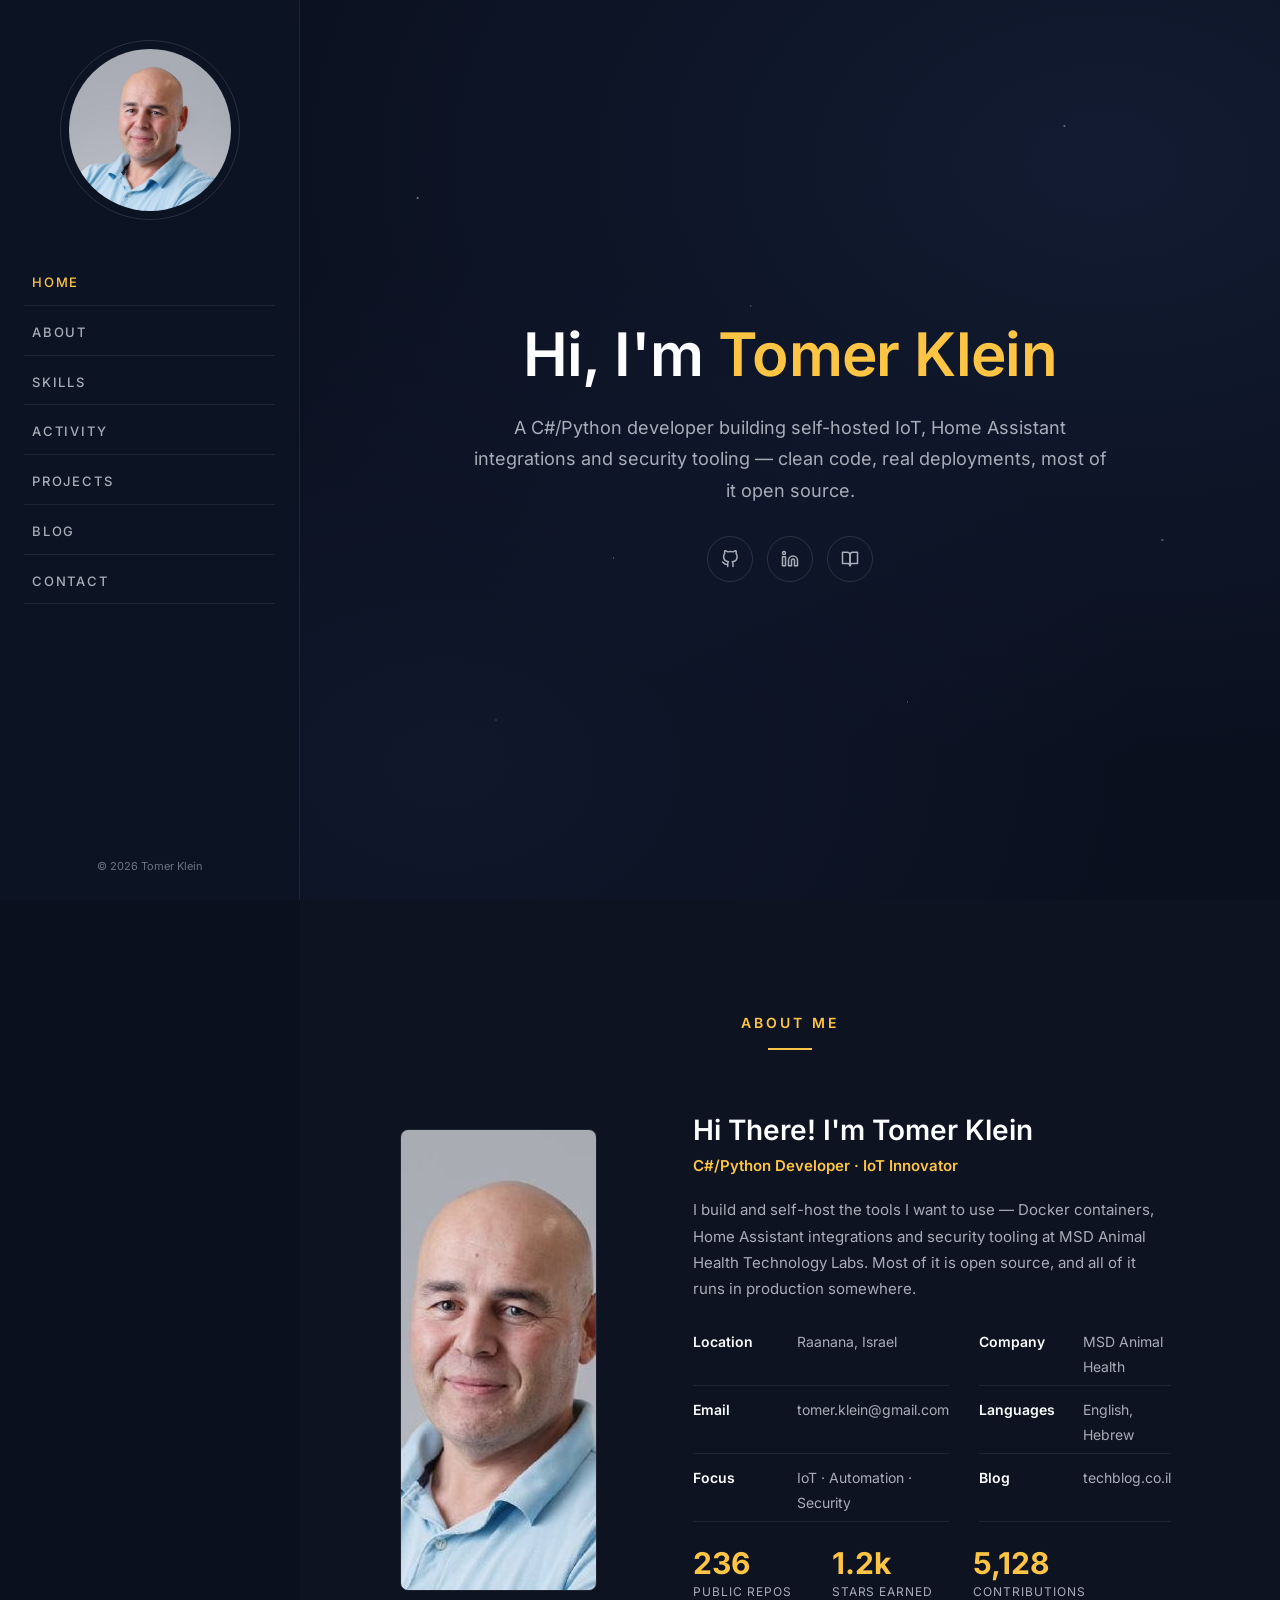
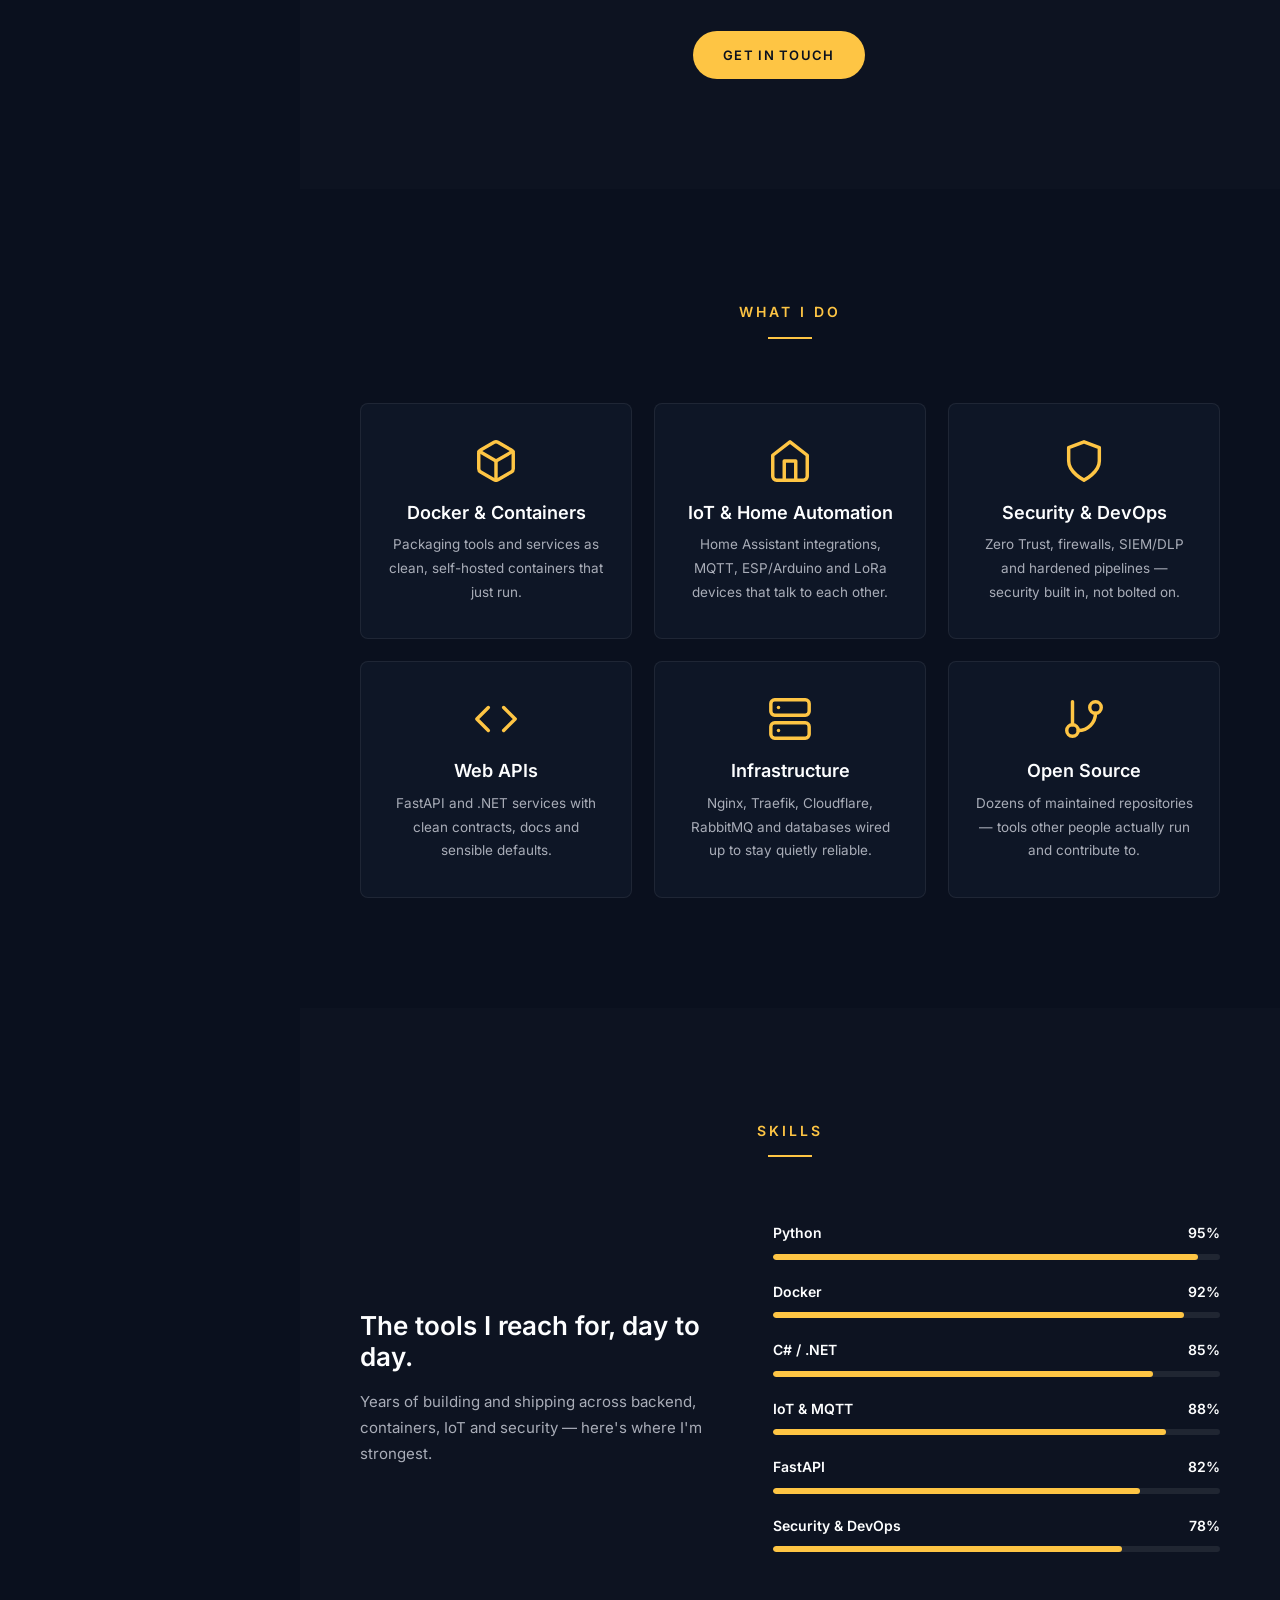
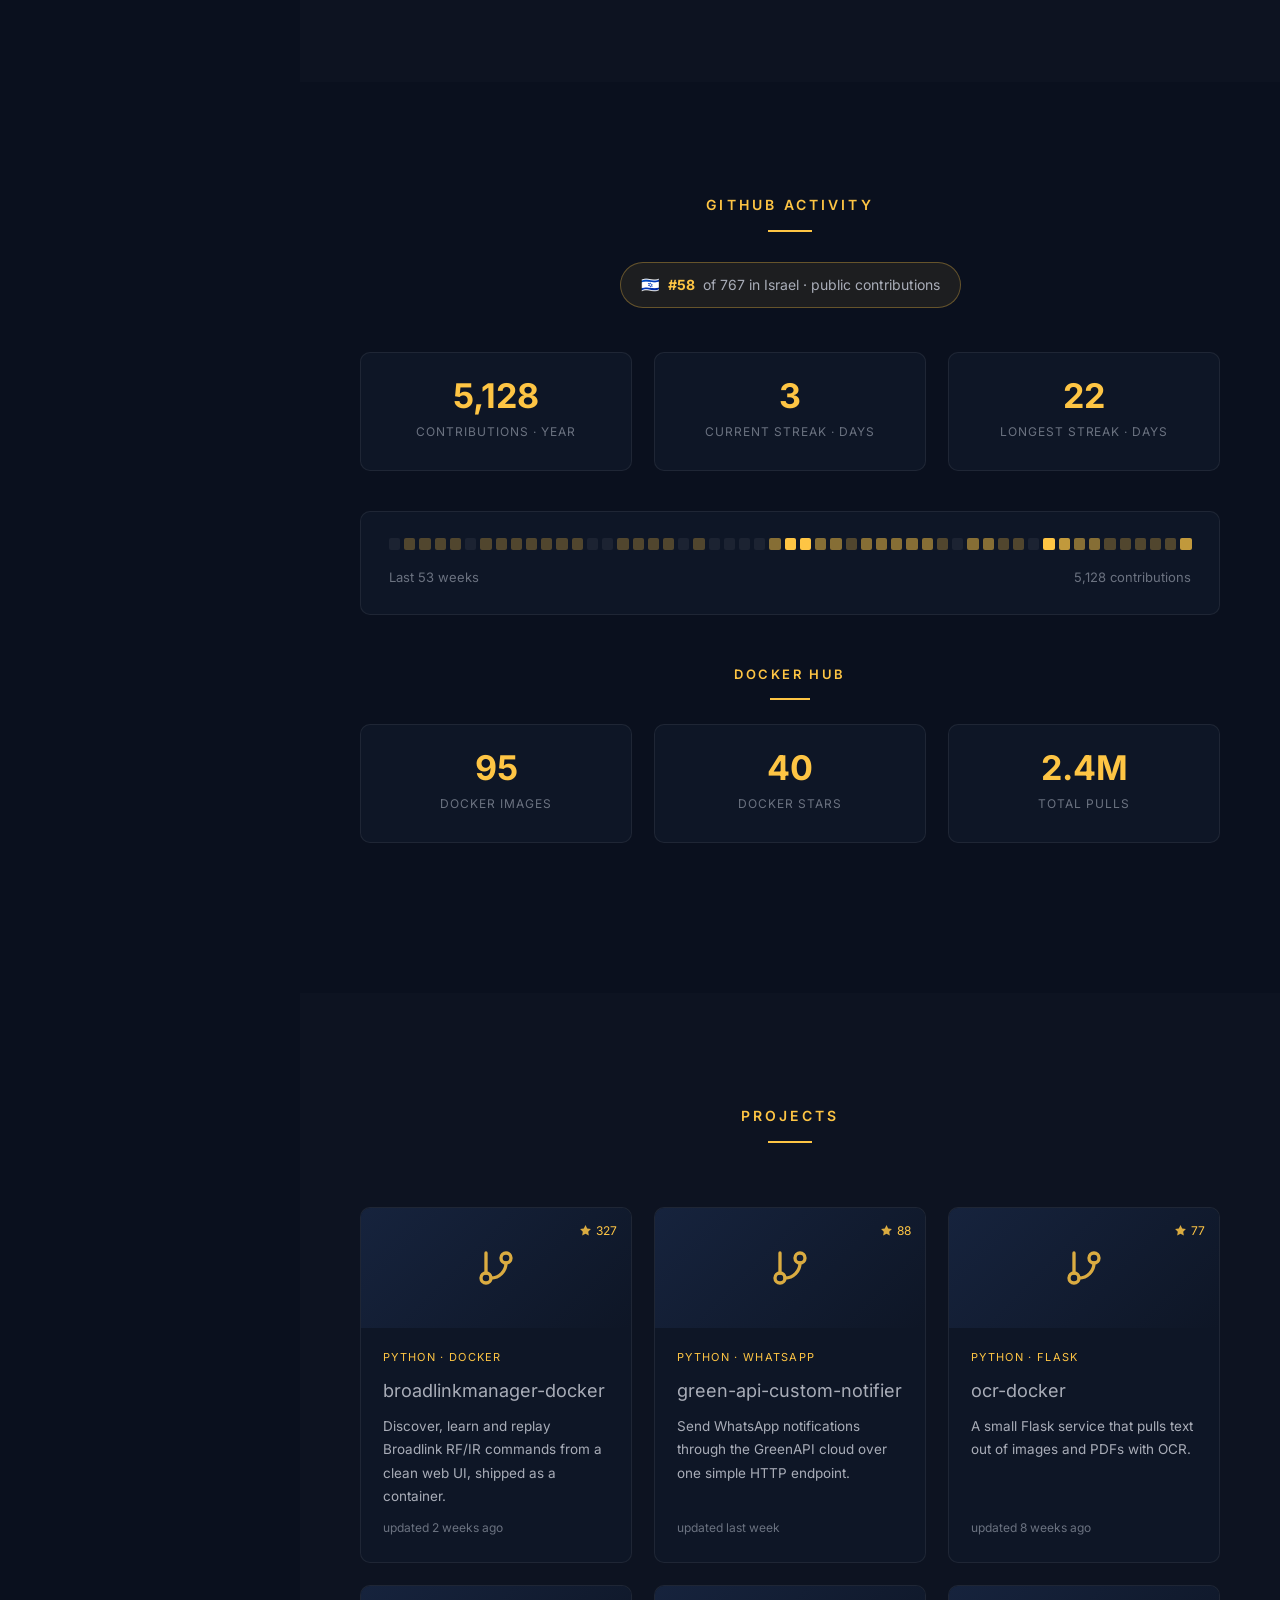
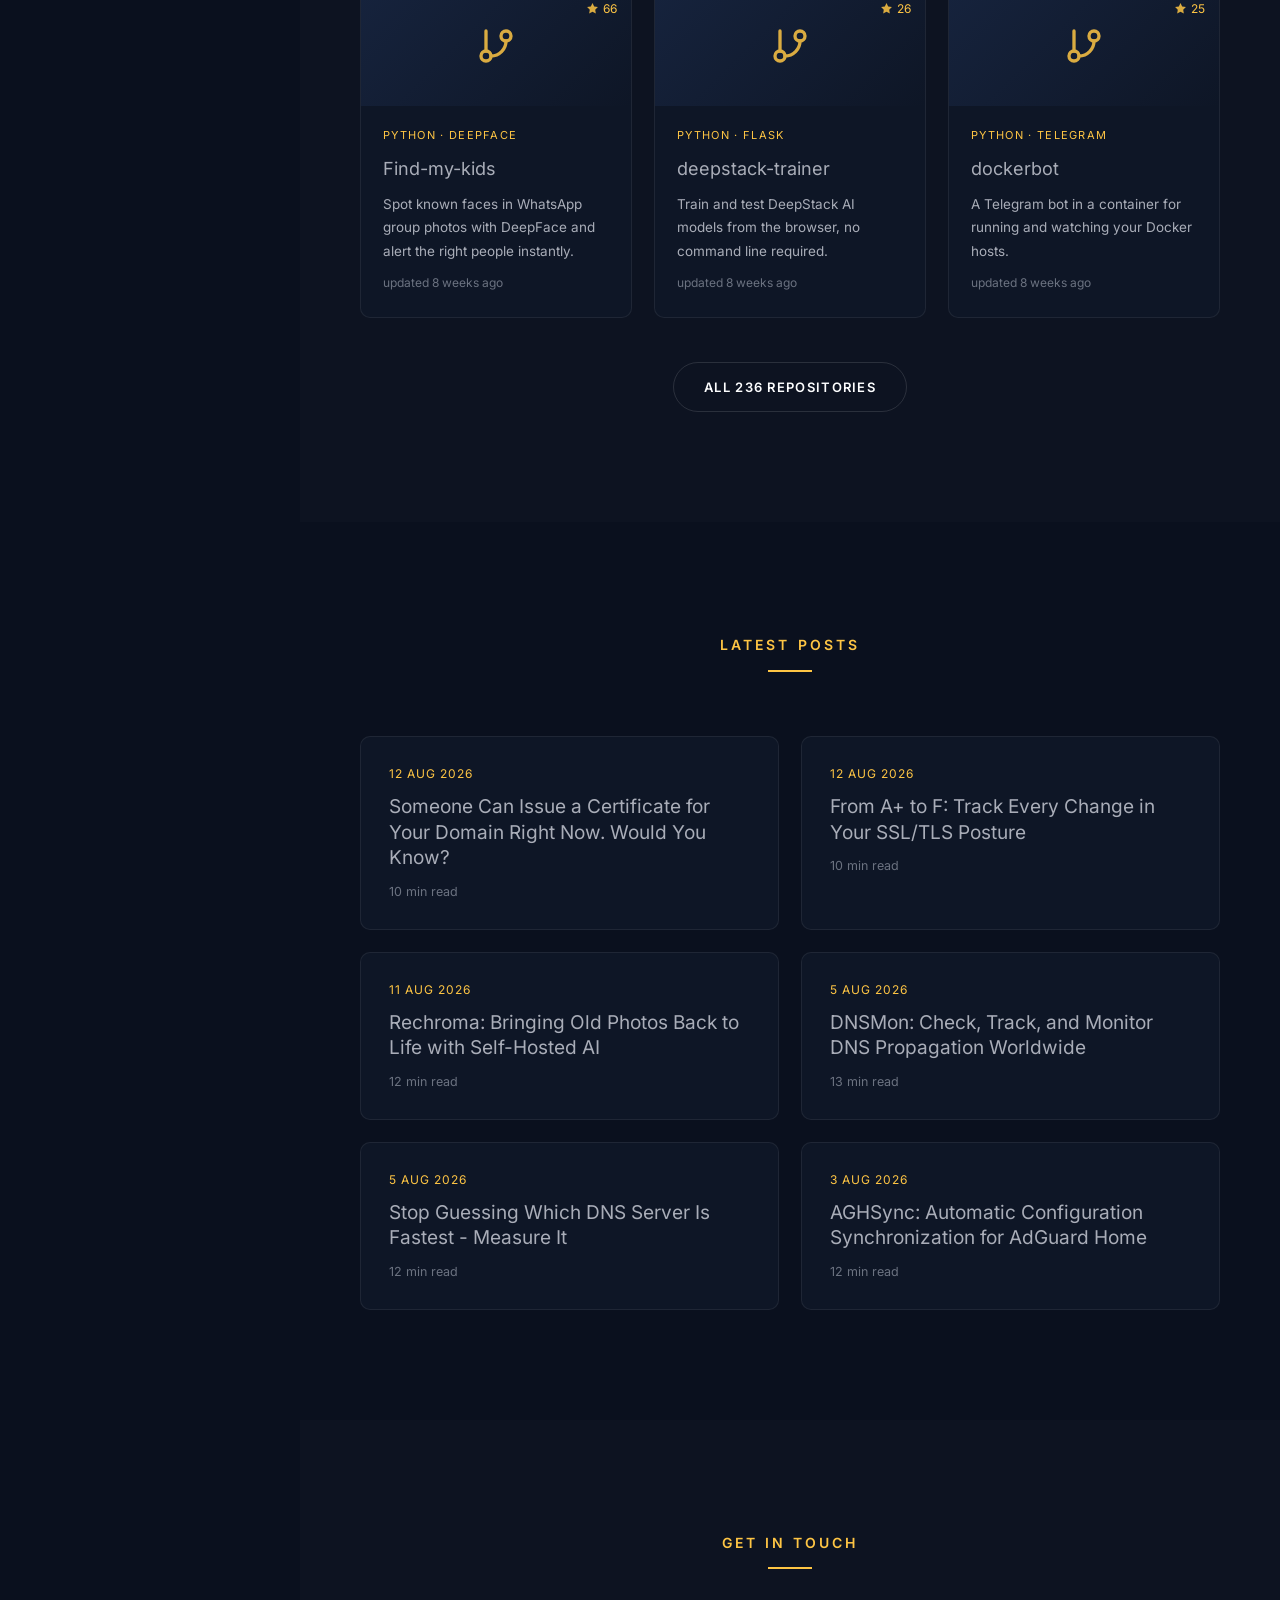
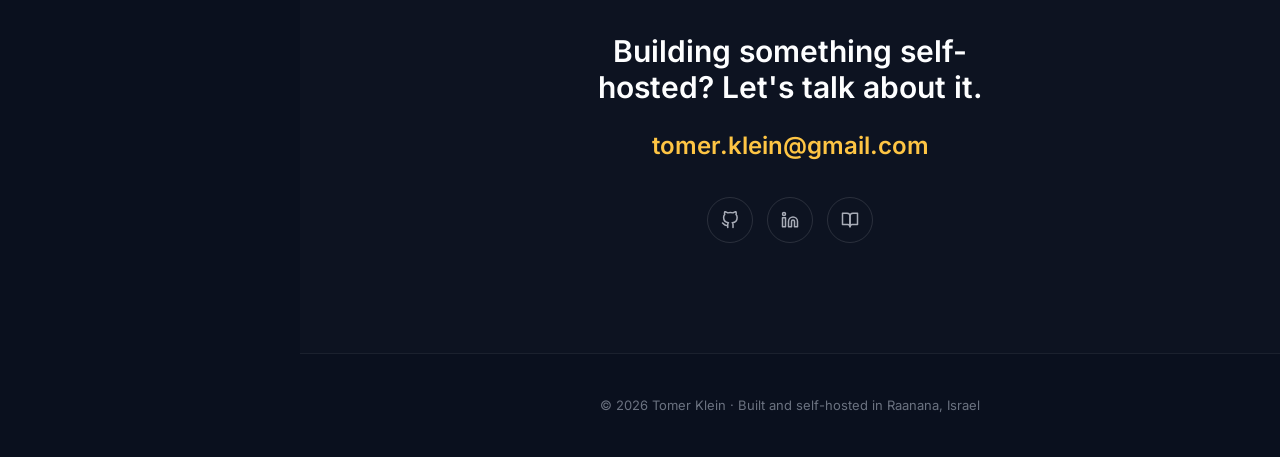
==== commit 86bca2c5: "chore: refresh data.json and rebuild page" ====
--- a/index.html
+++ b/index.html
@@ -135,9 +135,9 @@
             <div><dt>Blog</dt><dd>techblog.co.il</dd></div>
           </dl>
           <div class="about-figs" id="about-figs">
-            <div class="about-fig"><b>235</b><span>Public repos</span></div>
+            <div class="about-fig"><b>236</b><span>Public repos</span></div>
             <div class="about-fig"><b>1.2k</b><span>Stars earned</span></div>
-            <div class="about-fig"><b>5,097</b><span>Contributions</span></div>
+            <div class="about-fig"><b>5,128</b><span>Contributions</span></div>
           </div>
           <a class="btn btn-gold" href="mailto:tomer.klein@gmail.com">Get in touch</a>
         </div>
@@ -206,16 +206,16 @@
       <div class="sec-head"><span class="sec-label">GitHub activity</span></div>
       <div id="israel-rank"><div class="rank-badge"><span class="flag">🇮🇱</span> <b>#58</b> of 767 in Israel · public contributions</div></div>
       <div class="activity-stats" id="gh-stats">
-        <div class="stat-tile"><b>5,097</b><span>Contributions · year</span></div>
+        <div class="stat-tile"><b>5,128</b><span>Contributions · year</span></div>
         <div class="stat-tile"><b>3</b><span>Current streak · days</span></div>
         <div class="stat-tile"><b>22</b><span>Longest streak · days</span></div>
       </div>
       <div class="activity-strip">
         <div class="strip-cells" id="strip-cells" role="img" aria-label="Weekly contribution activity over the last year">
-          <span class="strip-cell l0" title="0 contributions"></span><span class="strip-cell l1" title="2 contributions"></span><span class="strip-cell l1" title="23 contributions"></span><span class="strip-cell l1" title="7 contributions"></span><span class="strip-cell l1" title="20 contributions"></span><span class="strip-cell l0" title="0 contributions"></span><span class="strip-cell l1" title="11 contributions"></span><span class="strip-cell l1" title="23 contributions"></span><span class="strip-cell l1" title="16 contributions"></span><span class="strip-cell l1" title="1 contributions"></span><span class="strip-cell l1" title="9 contributions"></span><span class="strip-cell l1" title="6 contributions"></span><span class="strip-cell l1" title="20 contributions"></span><span class="strip-cell l0" title="0 contributions"></span><span class="strip-cell l0" title="0 contributions"></span><span class="strip-cell l1" title="10 contributions"></span><span class="strip-cell l1" title="4 contributions"></span><span class="strip-cell l1" title="2 contributions"></span><span class="strip-cell l1" title="1 contributions"></span><span class="strip-cell l0" title="0 contributions"></span><span class="strip-cell l1" title="18 contributions"></span><span class="strip-cell l0" title="0 contributions"></span><span class="strip-cell l0" title="0 contributions"></span><span class="strip-cell l0" title="0 contributions"></span><span class="strip-cell l0" title="0 contributions"></span><span class="strip-cell l2" title="162 contributions"></span><span class="strip-cell l4" title="531 contributions"></span><span class="strip-cell l4" title="431 contributions"></span><span class="strip-cell l2" title="160 contributions"></span><span class="strip-cell l2" title="154 contributions"></span><span class="strip-cell l1" title="103 contributions"></span><span class="strip-cell l2" title="216 contributions"></span><span class="strip-cell l2" title="161 contributions"></span><span class="strip-cell l2" title="215 contributions"></span><span class="strip-cell l2" title="198 contributions"></span><span class="strip-cell l2" title="154 contributions"></span><span class="strip-cell l1" title="2 contributions"></span><span class="strip-cell l0" title="0 contributions"></span><span class="strip-cell l2" title="172 contributions"></span><span class="strip-cell l2" title="214 contributions"></span><span class="strip-cell l1" title="128 contributions"></span><span class="strip-cell l1" title="75 contributions"></span><span class="strip-cell l0" title="0 contributions"></span><span class="strip-cell l4" title="401 contributions"></span><span class="strip-cell l3" title="394 contributions"></span><span class="strip-cell l2" title="196 contributions"></span><span class="strip-cell l2" title="254 contributions"></span><span class="strip-cell l1" title="33 contributions"></span><span class="strip-cell l1" title="107 contributions"></span><span class="strip-cell l1" title="118 contributions"></span><span class="strip-cell l1" title="46 contributions"></span><span class="strip-cell l1" title="46 contributions"></span><span class="strip-cell l2" title="253 contributions"></span>
+          <span class="strip-cell l0" title="0 contributions"></span><span class="strip-cell l1" title="2 contributions"></span><span class="strip-cell l1" title="23 contributions"></span><span class="strip-cell l1" title="7 contributions"></span><span class="strip-cell l1" title="20 contributions"></span><span class="strip-cell l0" title="0 contributions"></span><span class="strip-cell l1" title="11 contributions"></span><span class="strip-cell l1" title="23 contributions"></span><span class="strip-cell l1" title="16 contributions"></span><span class="strip-cell l1" title="1 contributions"></span><span class="strip-cell l1" title="9 contributions"></span><span class="strip-cell l1" title="6 contributions"></span><span class="strip-cell l1" title="20 contributions"></span><span class="strip-cell l0" title="0 contributions"></span><span class="strip-cell l0" title="0 contributions"></span><span class="strip-cell l1" title="10 contributions"></span><span class="strip-cell l1" title="4 contributions"></span><span class="strip-cell l1" title="2 contributions"></span><span class="strip-cell l1" title="1 contributions"></span><span class="strip-cell l0" title="0 contributions"></span><span class="strip-cell l1" title="18 contributions"></span><span class="strip-cell l0" title="0 contributions"></span><span class="strip-cell l0" title="0 contributions"></span><span class="strip-cell l0" title="0 contributions"></span><span class="strip-cell l0" title="0 contributions"></span><span class="strip-cell l2" title="162 contributions"></span><span class="strip-cell l4" title="531 contributions"></span><span class="strip-cell l4" title="431 contributions"></span><span class="strip-cell l2" title="160 contributions"></span><span class="strip-cell l2" title="154 contributions"></span><span class="strip-cell l1" title="103 contributions"></span><span class="strip-cell l2" title="216 contributions"></span><span class="strip-cell l2" title="161 contributions"></span><span class="strip-cell l2" title="215 contributions"></span><span class="strip-cell l2" title="198 contributions"></span><span class="strip-cell l2" title="154 contributions"></span><span class="strip-cell l1" title="2 contributions"></span><span class="strip-cell l0" title="0 contributions"></span><span class="strip-cell l2" title="172 contributions"></span><span class="strip-cell l2" title="214 contributions"></span><span class="strip-cell l1" title="128 contributions"></span><span class="strip-cell l1" title="75 contributions"></span><span class="strip-cell l0" title="0 contributions"></span><span class="strip-cell l4" title="401 contributions"></span><span class="strip-cell l3" title="394 contributions"></span><span class="strip-cell l2" title="196 contributions"></span><span class="strip-cell l2" title="254 contributions"></span><span class="strip-cell l1" title="33 contributions"></span><span class="strip-cell l1" title="107 contributions"></span><span class="strip-cell l1" title="118 contributions"></span><span class="strip-cell l1" title="46 contributions"></span><span class="strip-cell l1" title="46 contributions"></span><span class="strip-cell l3" title="284 contributions"></span>
         </div>
         <div class="strip-caption" id="strip-caption">
-          <span>Last 53 weeks</span><span>5,097 contributions</span>
+          <span>Last 53 weeks</span><span>5,128 contributions</span>
         </div>
       </div>
 
@@ -286,7 +286,7 @@
           </div>
         </a>
       </div>
-      <div class="proj-more"><a class="btn btn-outline" href="https://github.com/t0mer?tab=repositories" target="_blank" rel="noopener noreferrer">All 235 repositories</a></div>
+      <div class="proj-more"><a class="btn btn-outline" href="https://github.com/t0mer?tab=repositories" target="_blank" rel="noopener noreferrer">All 236 repositories</a></div>
     </section>
 
     <!-- ── Blog ─────────────────────────────────────────────────────────── -->
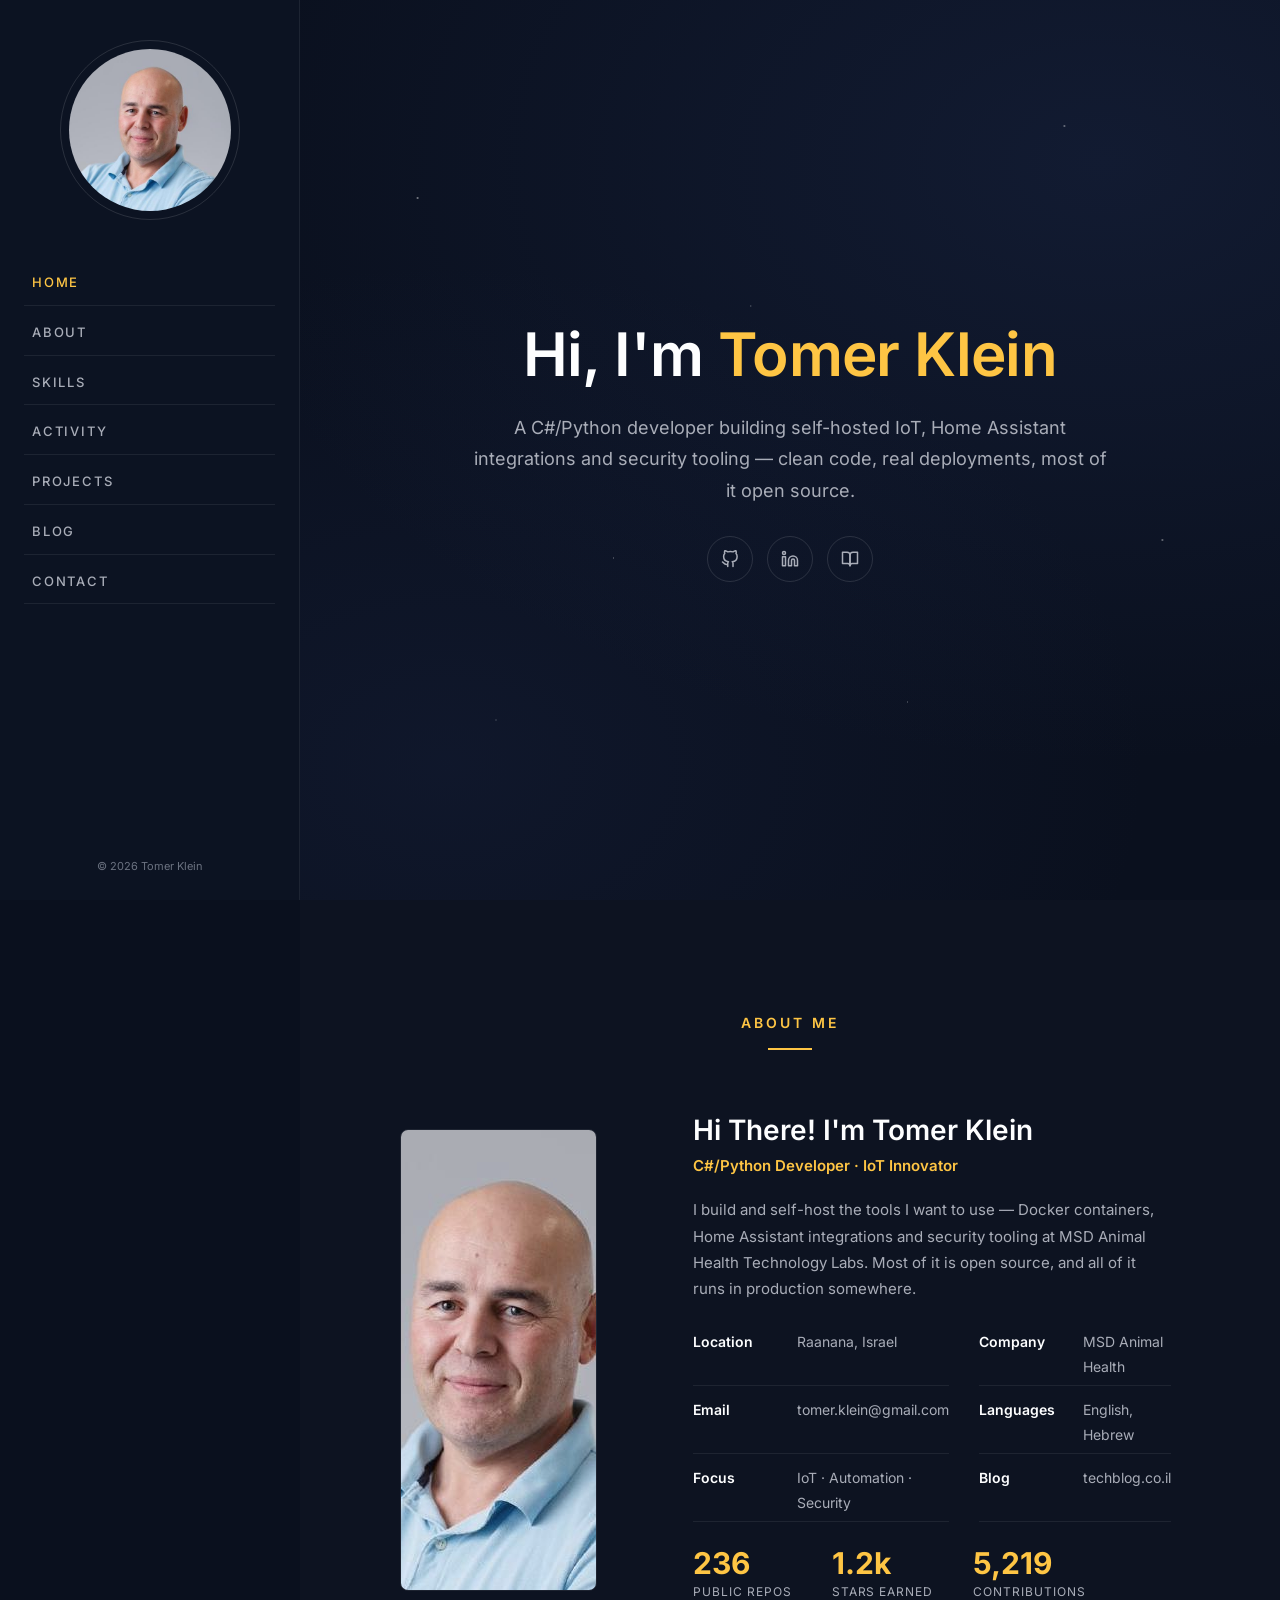
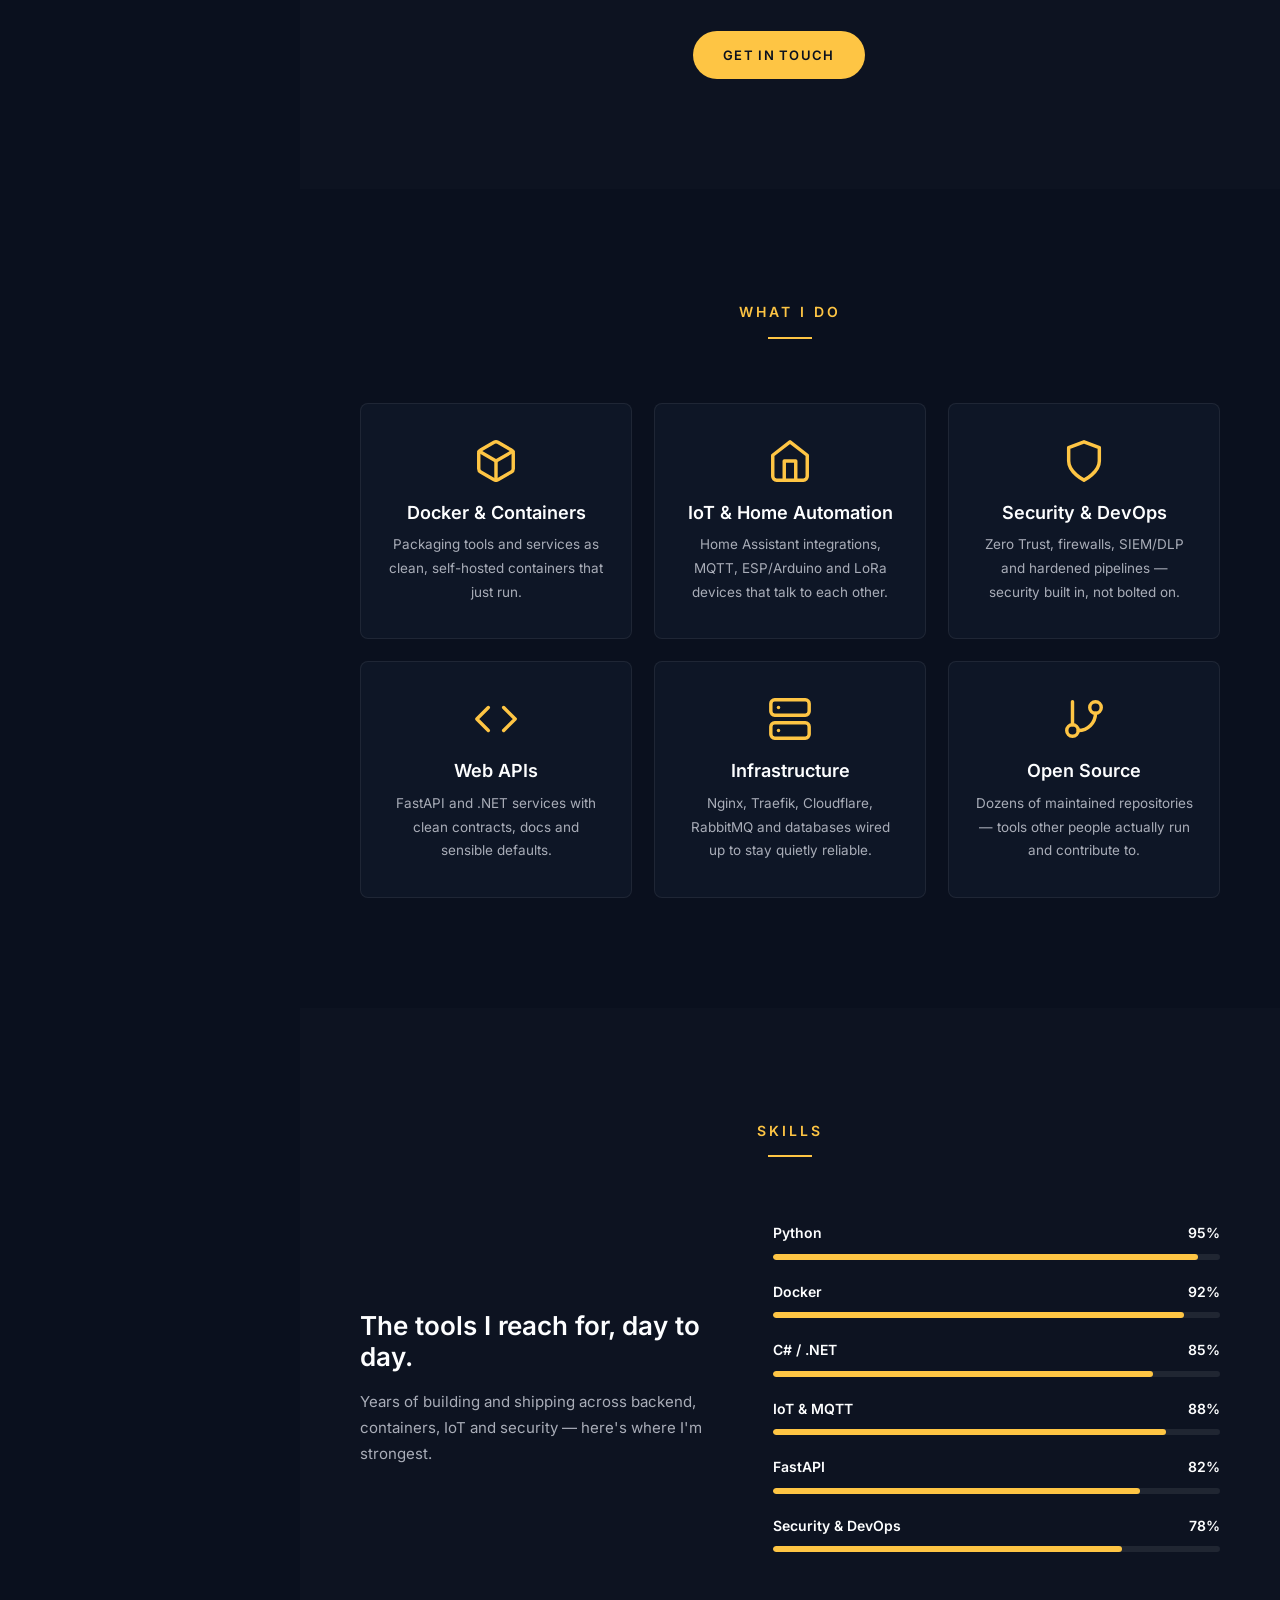
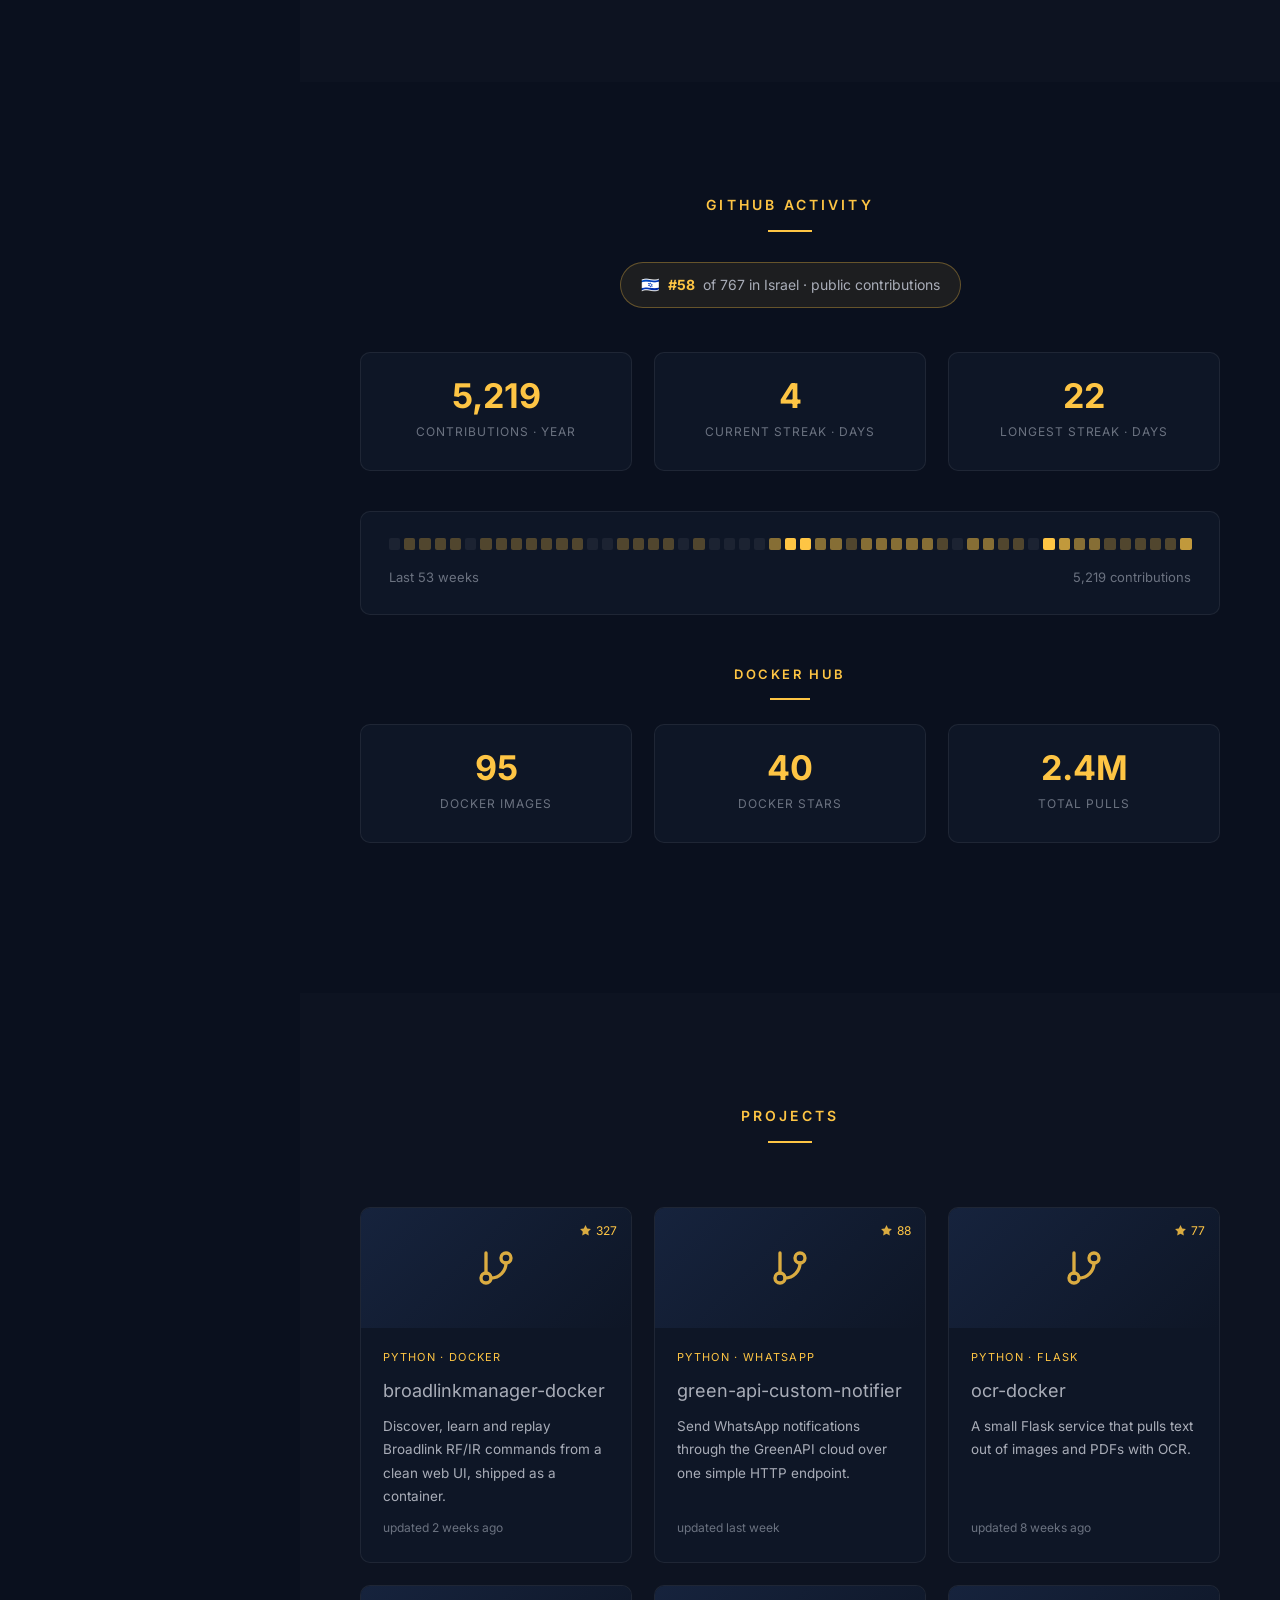
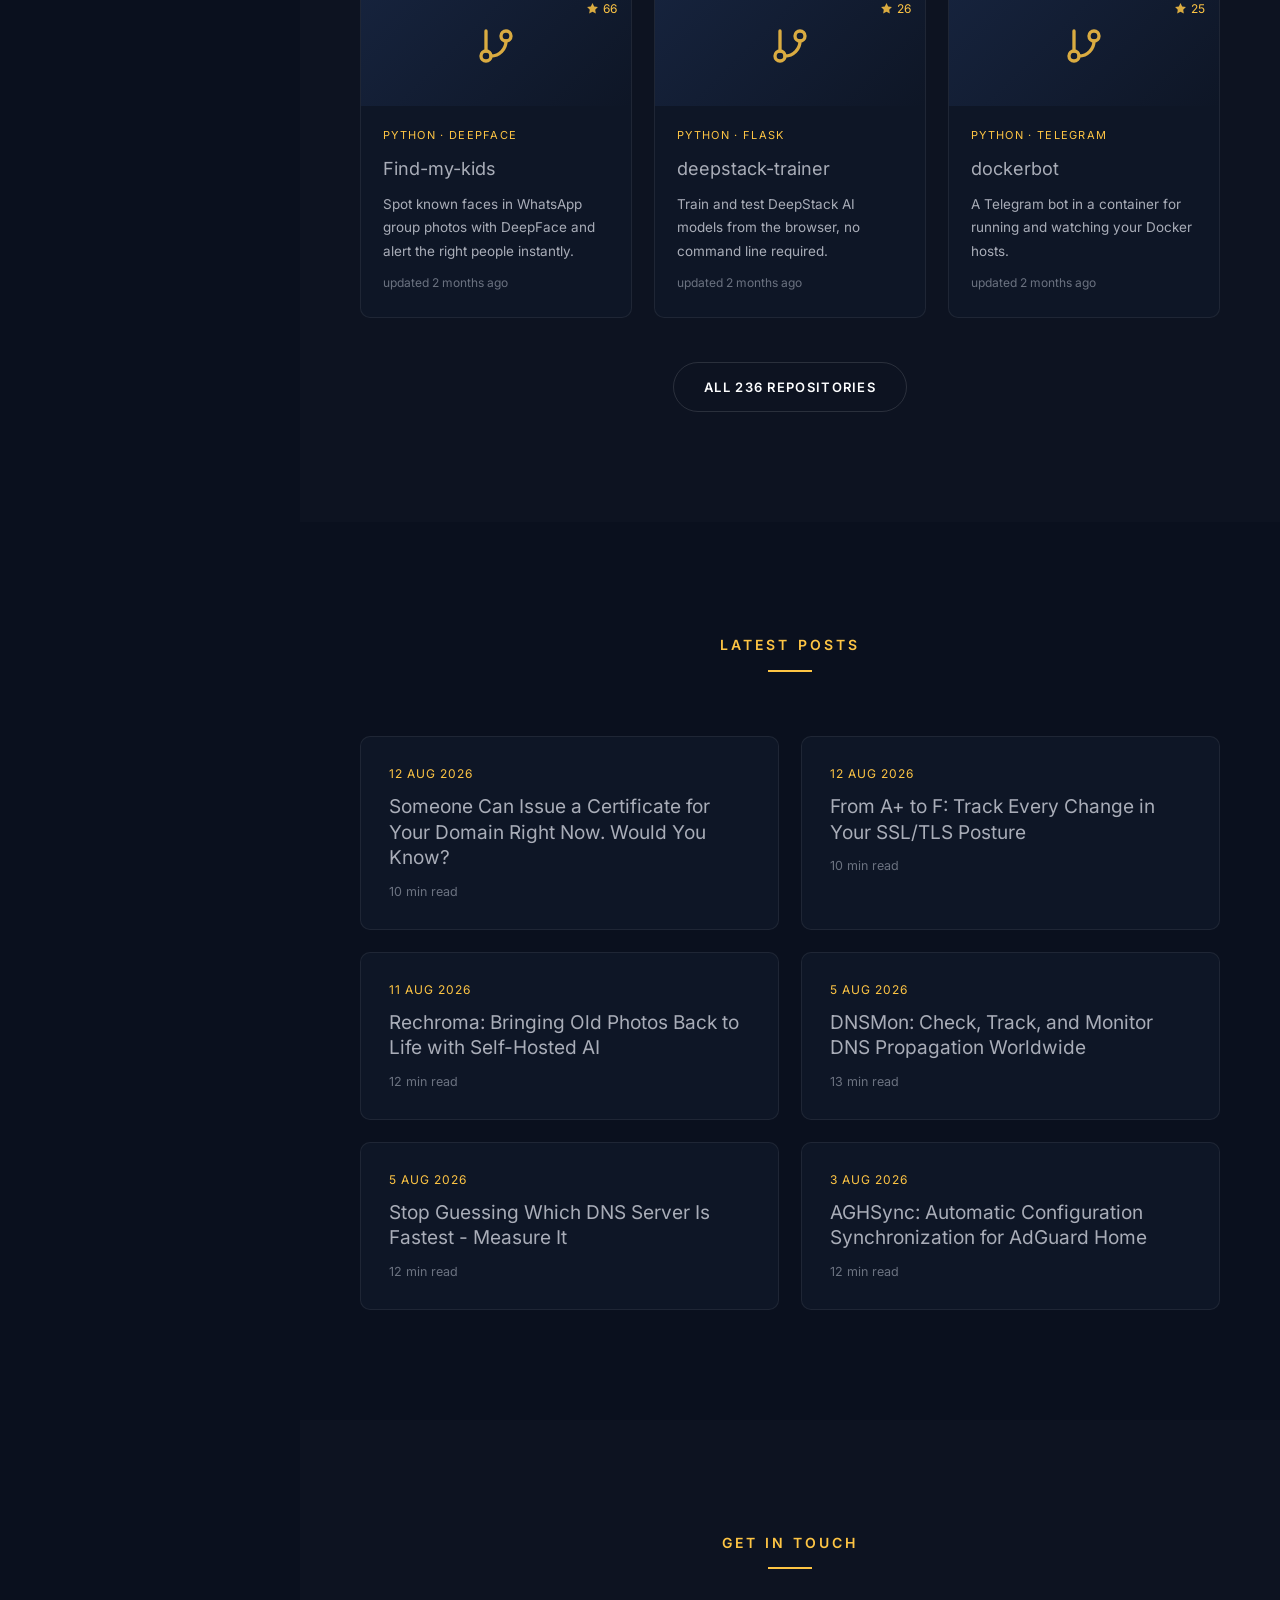
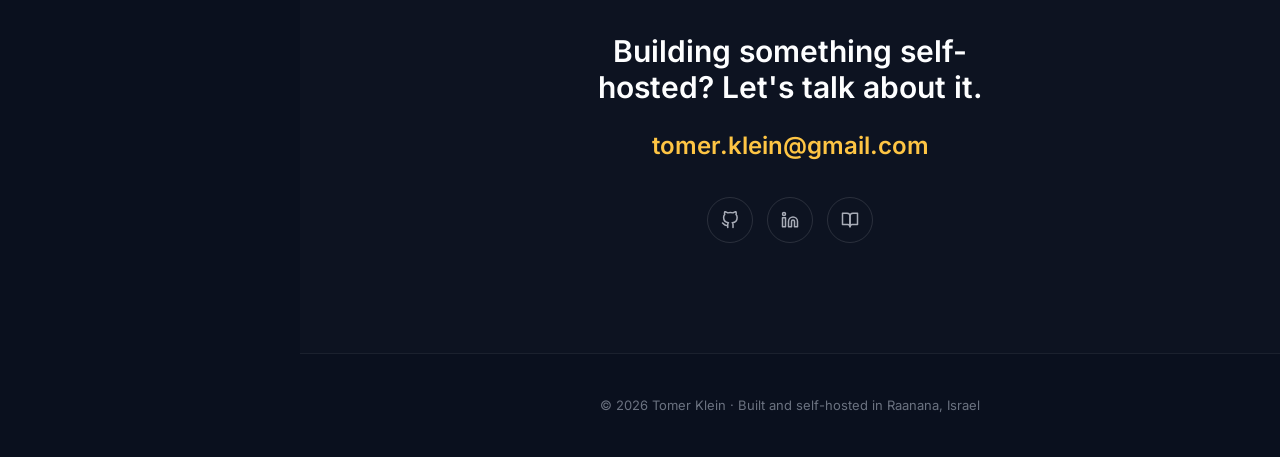
==== commit 146107b1: "chore: refresh data.json and rebuild page" ====
--- a/index.html
+++ b/index.html
@@ -137,7 +137,7 @@
           <div class="about-figs" id="about-figs">
             <div class="about-fig"><b>236</b><span>Public repos</span></div>
             <div class="about-fig"><b>1.2k</b><span>Stars earned</span></div>
-            <div class="about-fig"><b>5,128</b><span>Contributions</span></div>
+            <div class="about-fig"><b>5,219</b><span>Contributions</span></div>
           </div>
           <a class="btn btn-gold" href="mailto:tomer.klein@gmail.com">Get in touch</a>
         </div>
@@ -206,16 +206,16 @@
       <div class="sec-head"><span class="sec-label">GitHub activity</span></div>
       <div id="israel-rank"><div class="rank-badge"><span class="flag">🇮🇱</span> <b>#58</b> of 767 in Israel · public contributions</div></div>
       <div class="activity-stats" id="gh-stats">
-        <div class="stat-tile"><b>5,128</b><span>Contributions · year</span></div>
-        <div class="stat-tile"><b>3</b><span>Current streak · days</span></div>
+        <div class="stat-tile"><b>5,219</b><span>Contributions · year</span></div>
+        <div class="stat-tile"><b>4</b><span>Current streak · days</span></div>
         <div class="stat-tile"><b>22</b><span>Longest streak · days</span></div>
       </div>
       <div class="activity-strip">
         <div class="strip-cells" id="strip-cells" role="img" aria-label="Weekly contribution activity over the last year">
-          <span class="strip-cell l0" title="0 contributions"></span><span class="strip-cell l1" title="2 contributions"></span><span class="strip-cell l1" title="23 contributions"></span><span class="strip-cell l1" title="7 contributions"></span><span class="strip-cell l1" title="20 contributions"></span><span class="strip-cell l0" title="0 contributions"></span><span class="strip-cell l1" title="11 contributions"></span><span class="strip-cell l1" title="23 contributions"></span><span class="strip-cell l1" title="16 contributions"></span><span class="strip-cell l1" title="1 contributions"></span><span class="strip-cell l1" title="9 contributions"></span><span class="strip-cell l1" title="6 contributions"></span><span class="strip-cell l1" title="20 contributions"></span><span class="strip-cell l0" title="0 contributions"></span><span class="strip-cell l0" title="0 contributions"></span><span class="strip-cell l1" title="10 contributions"></span><span class="strip-cell l1" title="4 contributions"></span><span class="strip-cell l1" title="2 contributions"></span><span class="strip-cell l1" title="1 contributions"></span><span class="strip-cell l0" title="0 contributions"></span><span class="strip-cell l1" title="18 contributions"></span><span class="strip-cell l0" title="0 contributions"></span><span class="strip-cell l0" title="0 contributions"></span><span class="strip-cell l0" title="0 contributions"></span><span class="strip-cell l0" title="0 contributions"></span><span class="strip-cell l2" title="162 contributions"></span><span class="strip-cell l4" title="531 contributions"></span><span class="strip-cell l4" title="431 contributions"></span><span class="strip-cell l2" title="160 contributions"></span><span class="strip-cell l2" title="154 contributions"></span><span class="strip-cell l1" title="103 contributions"></span><span class="strip-cell l2" title="216 contributions"></span><span class="strip-cell l2" title="161 contributions"></span><span class="strip-cell l2" title="215 contributions"></span><span class="strip-cell l2" title="198 contributions"></span><span class="strip-cell l2" title="154 contributions"></span><span class="strip-cell l1" title="2 contributions"></span><span class="strip-cell l0" title="0 contributions"></span><span class="strip-cell l2" title="172 contributions"></span><span class="strip-cell l2" title="214 contributions"></span><span class="strip-cell l1" title="128 contributions"></span><span class="strip-cell l1" title="75 contributions"></span><span class="strip-cell l0" title="0 contributions"></span><span class="strip-cell l4" title="401 contributions"></span><span class="strip-cell l3" title="394 contributions"></span><span class="strip-cell l2" title="196 contributions"></span><span class="strip-cell l2" title="254 contributions"></span><span class="strip-cell l1" title="33 contributions"></span><span class="strip-cell l1" title="107 contributions"></span><span class="strip-cell l1" title="118 contributions"></span><span class="strip-cell l1" title="46 contributions"></span><span class="strip-cell l1" title="46 contributions"></span><span class="strip-cell l3" title="284 contributions"></span>
+          <span class="strip-cell l0" title="0 contributions"></span><span class="strip-cell l1" title="2 contributions"></span><span class="strip-cell l1" title="23 contributions"></span><span class="strip-cell l1" title="7 contributions"></span><span class="strip-cell l1" title="20 contributions"></span><span class="strip-cell l0" title="0 contributions"></span><span class="strip-cell l1" title="11 contributions"></span><span class="strip-cell l1" title="23 contributions"></span><span class="strip-cell l1" title="16 contributions"></span><span class="strip-cell l1" title="1 contributions"></span><span class="strip-cell l1" title="9 contributions"></span><span class="strip-cell l1" title="6 contributions"></span><span class="strip-cell l1" title="20 contributions"></span><span class="strip-cell l0" title="0 contributions"></span><span class="strip-cell l0" title="0 contributions"></span><span class="strip-cell l1" title="10 contributions"></span><span class="strip-cell l1" title="4 contributions"></span><span class="strip-cell l1" title="2 contributions"></span><span class="strip-cell l1" title="1 contributions"></span><span class="strip-cell l0" title="0 contributions"></span><span class="strip-cell l1" title="18 contributions"></span><span class="strip-cell l0" title="0 contributions"></span><span class="strip-cell l0" title="0 contributions"></span><span class="strip-cell l0" title="0 contributions"></span><span class="strip-cell l0" title="0 contributions"></span><span class="strip-cell l2" title="162 contributions"></span><span class="strip-cell l4" title="531 contributions"></span><span class="strip-cell l4" title="431 contributions"></span><span class="strip-cell l2" title="160 contributions"></span><span class="strip-cell l2" title="154 contributions"></span><span class="strip-cell l1" title="103 contributions"></span><span class="strip-cell l2" title="216 contributions"></span><span class="strip-cell l2" title="161 contributions"></span><span class="strip-cell l2" title="215 contributions"></span><span class="strip-cell l2" title="198 contributions"></span><span class="strip-cell l2" title="154 contributions"></span><span class="strip-cell l1" title="2 contributions"></span><span class="strip-cell l0" title="0 contributions"></span><span class="strip-cell l2" title="172 contributions"></span><span class="strip-cell l2" title="214 contributions"></span><span class="strip-cell l1" title="128 contributions"></span><span class="strip-cell l1" title="75 contributions"></span><span class="strip-cell l0" title="0 contributions"></span><span class="strip-cell l4" title="401 contributions"></span><span class="strip-cell l3" title="394 contributions"></span><span class="strip-cell l2" title="196 contributions"></span><span class="strip-cell l2" title="254 contributions"></span><span class="strip-cell l1" title="33 contributions"></span><span class="strip-cell l1" title="107 contributions"></span><span class="strip-cell l1" title="118 contributions"></span><span class="strip-cell l1" title="46 contributions"></span><span class="strip-cell l1" title="46 contributions"></span><span class="strip-cell l3" title="375 contributions"></span>
         </div>
         <div class="strip-caption" id="strip-caption">
-          <span>Last 53 weeks</span><span>5,128 contributions</span>
+          <span>Last 53 weeks</span><span>5,219 contributions</span>
         </div>
       </div>
 
@@ -264,7 +264,7 @@
             <span class="proj-kicker">Python · DeepFace</span>
             <span class="proj-title">Find-my-kids</span>
             <p class="proj-desc">Spot known faces in WhatsApp group photos with DeepFace and alert the right people instantly.</p>
-            <span class="proj-meta">updated 8 weeks ago</span>
+            <span class="proj-meta">updated 2 months ago</span>
           </div>
         </a>
         <a class="proj-card" href="https://github.com/t0mer/deepstack-trainer" target="_blank" rel="noopener noreferrer">
@@ -273,7 +273,7 @@
             <span class="proj-kicker">Python · Flask</span>
             <span class="proj-title">deepstack-trainer</span>
             <p class="proj-desc">Train and test DeepStack AI models from the browser, no command line required.</p>
-            <span class="proj-meta">updated 8 weeks ago</span>
+            <span class="proj-meta">updated 2 months ago</span>
           </div>
         </a>
         <a class="proj-card" href="https://github.com/t0mer/dockerbot" target="_blank" rel="noopener noreferrer">
@@ -282,7 +282,7 @@
             <span class="proj-kicker">Python · Telegram</span>
             <span class="proj-title">dockerbot</span>
             <p class="proj-desc">A Telegram bot in a container for running and watching your Docker hosts.</p>
-            <span class="proj-meta">updated 8 weeks ago</span>
+            <span class="proj-meta">updated 2 months ago</span>
           </div>
         </a>
       </div>
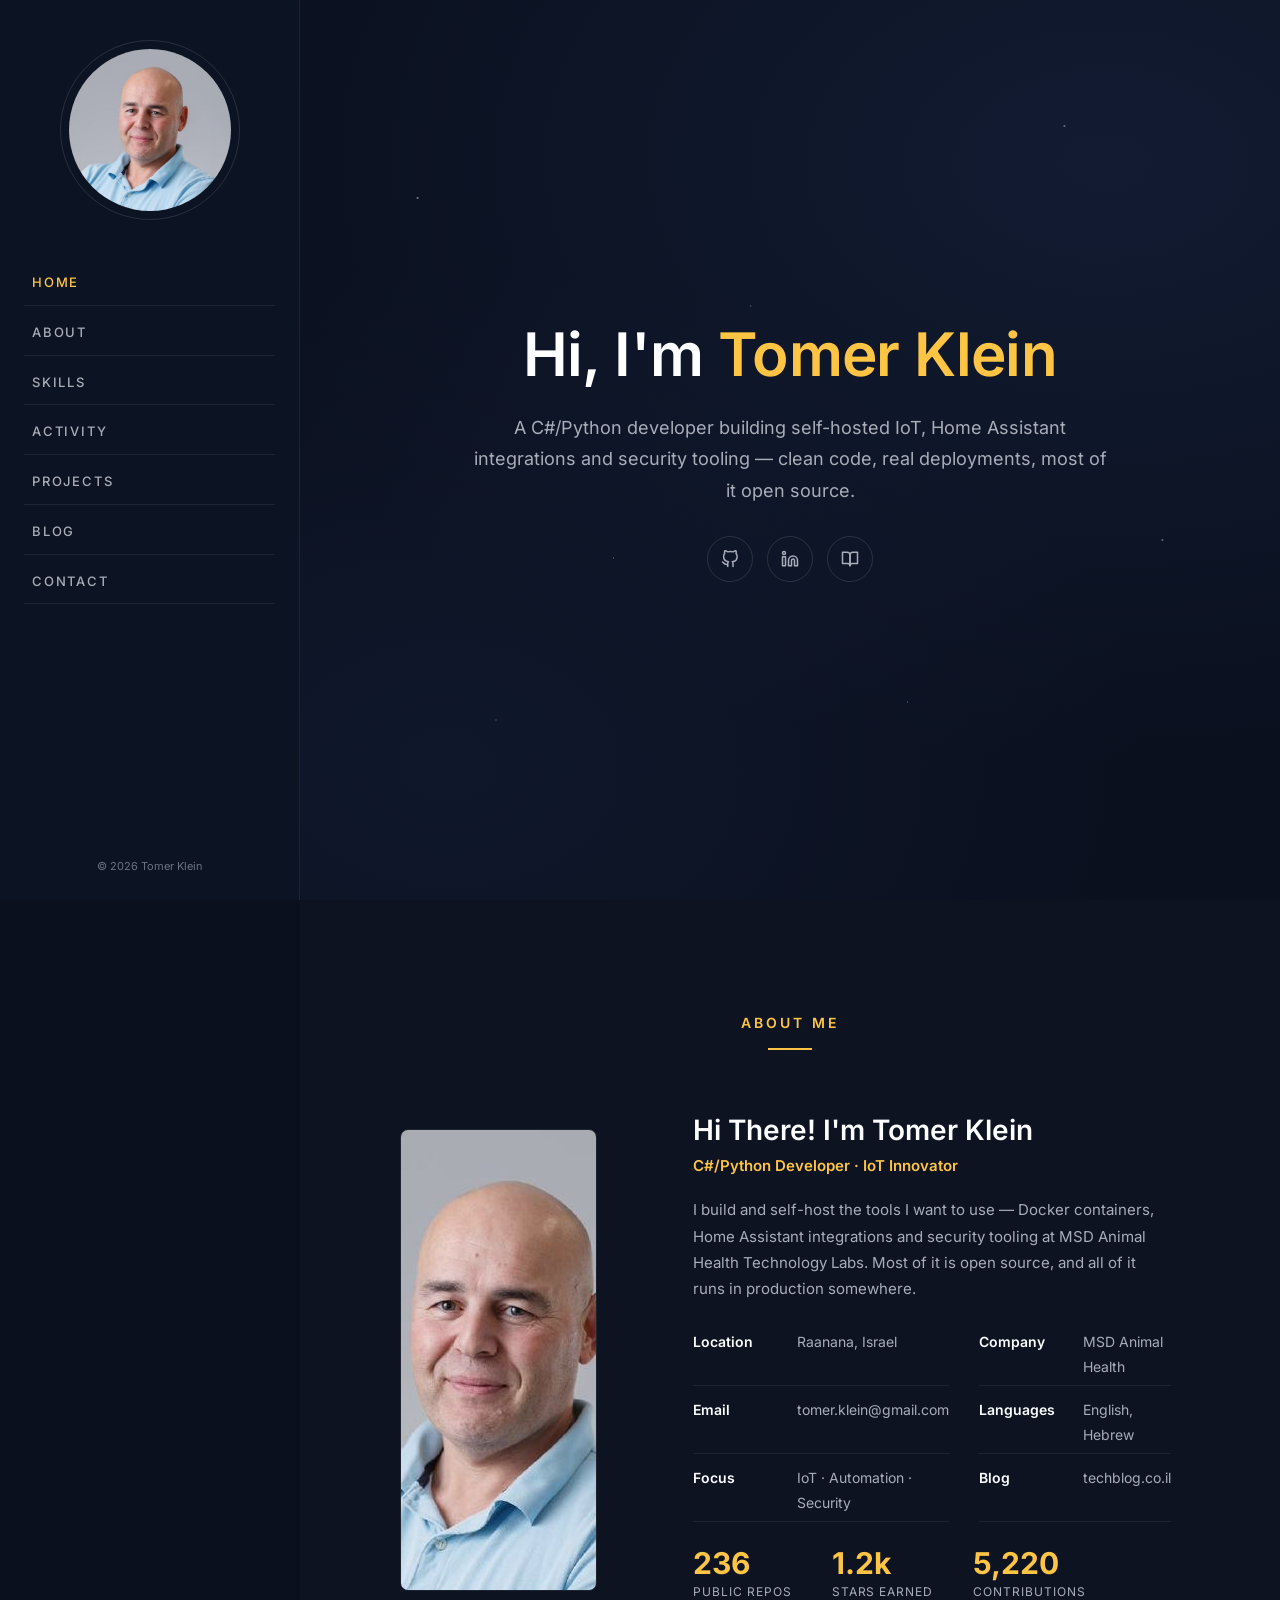
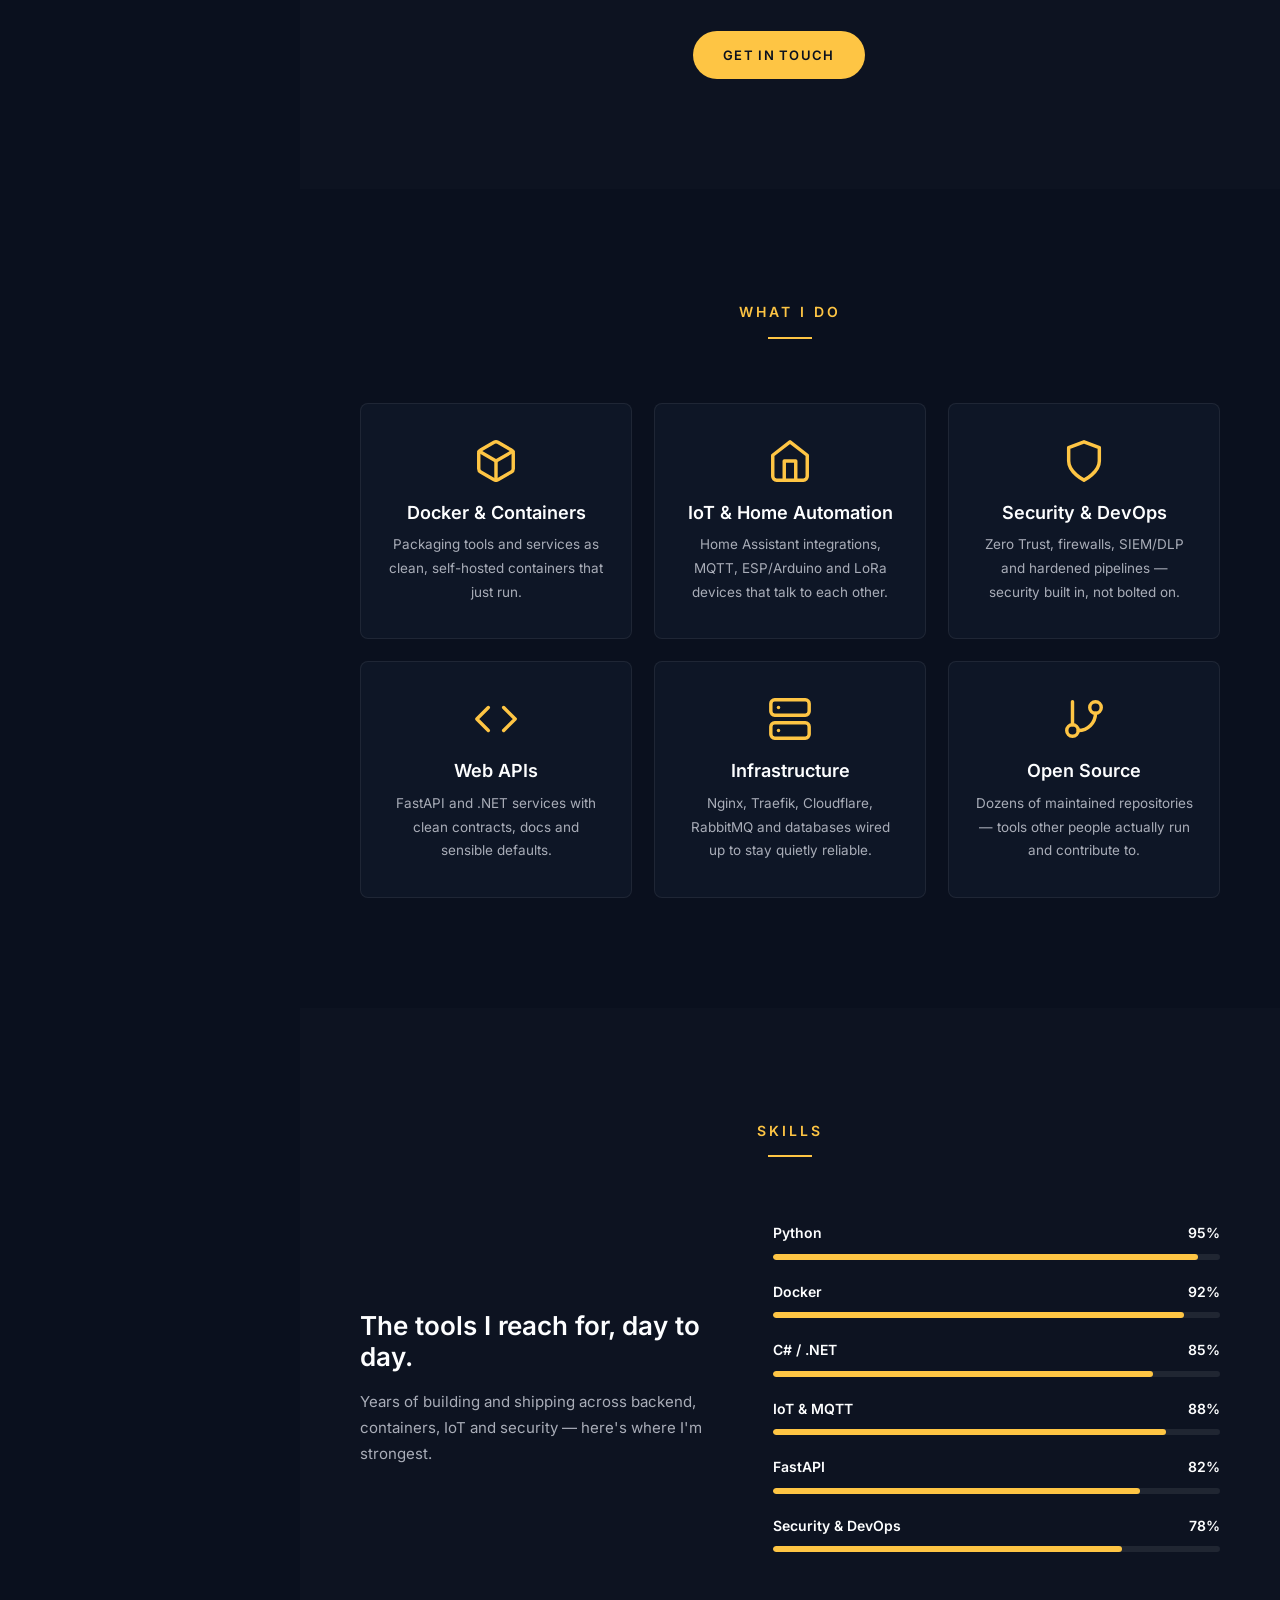
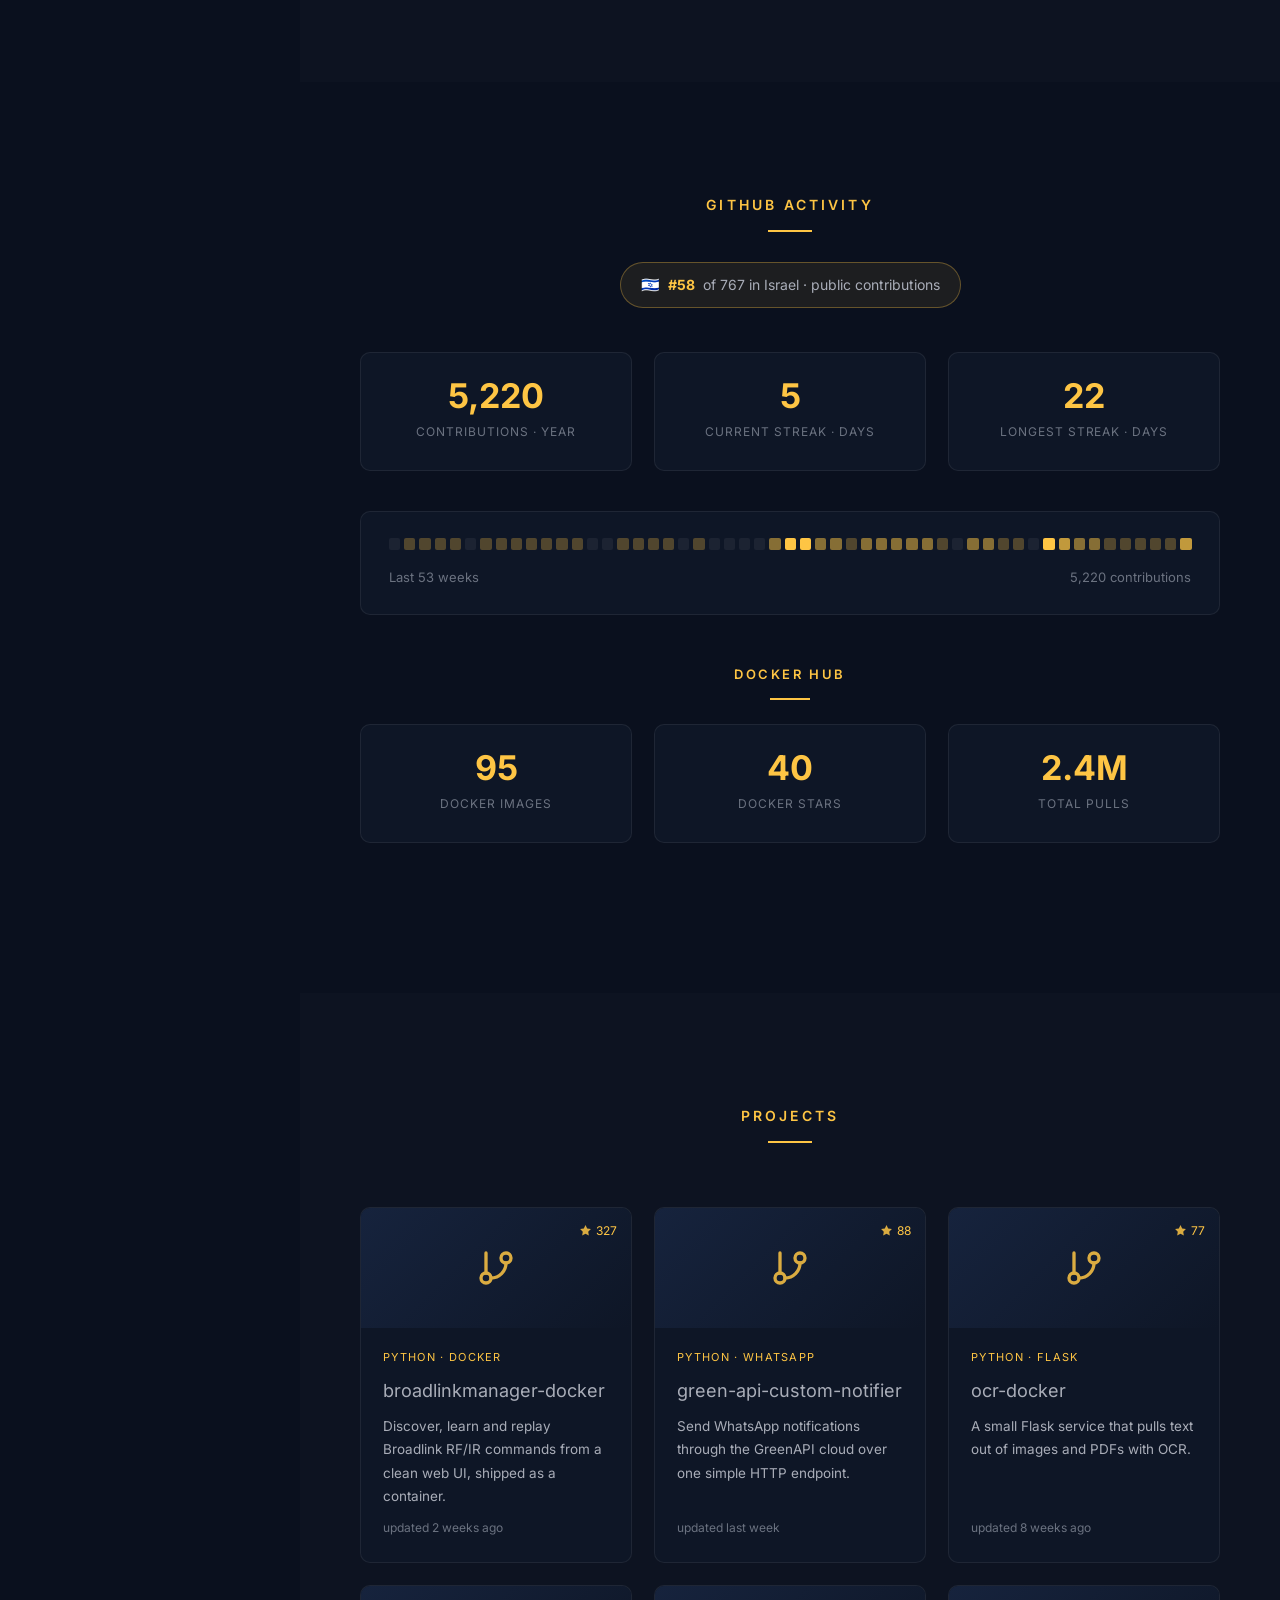
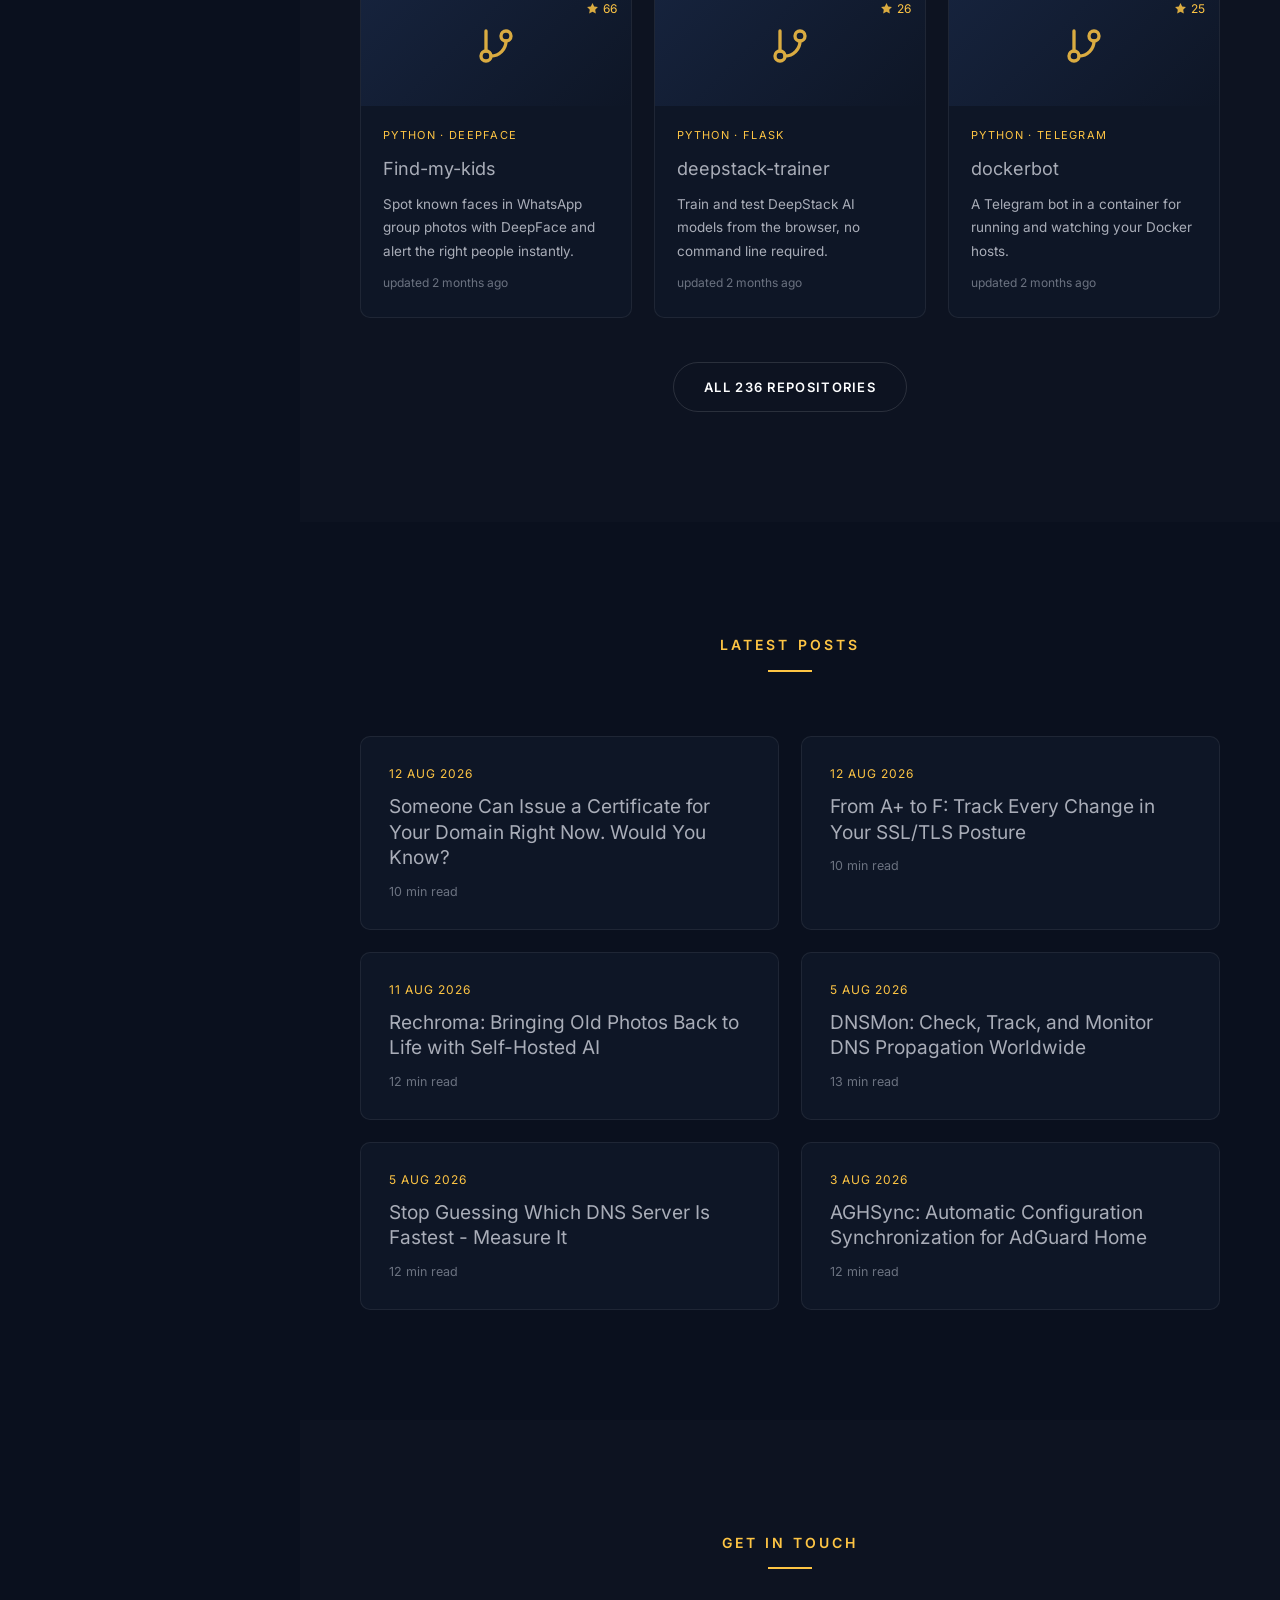
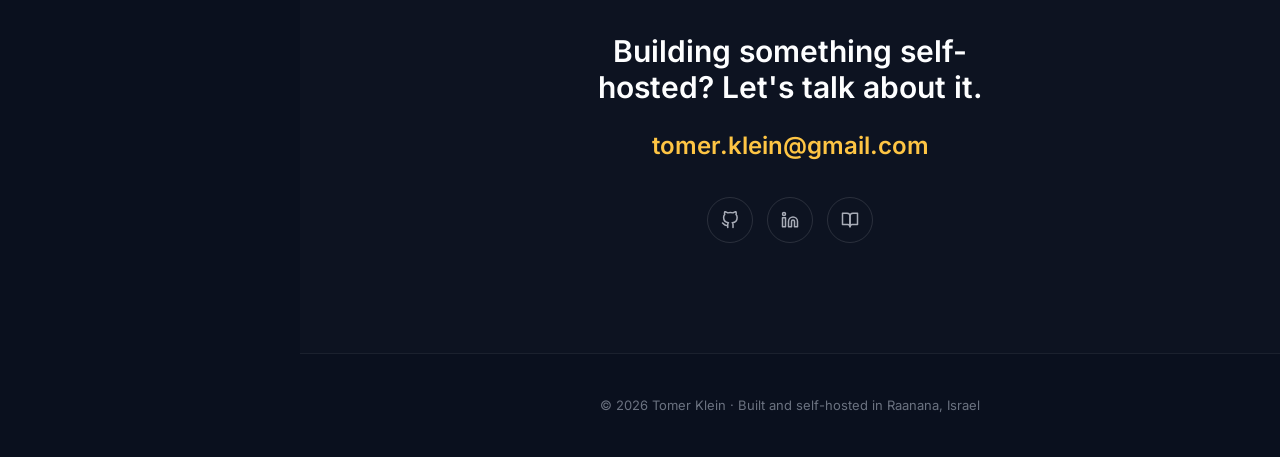
==== commit 44a1a792: "chore: refresh data.json and rebuild page" ====
--- a/index.html
+++ b/index.html
@@ -137,7 +137,7 @@
           <div class="about-figs" id="about-figs">
             <div class="about-fig"><b>236</b><span>Public repos</span></div>
             <div class="about-fig"><b>1.2k</b><span>Stars earned</span></div>
-            <div class="about-fig"><b>5,219</b><span>Contributions</span></div>
+            <div class="about-fig"><b>5,220</b><span>Contributions</span></div>
           </div>
           <a class="btn btn-gold" href="mailto:tomer.klein@gmail.com">Get in touch</a>
         </div>
@@ -206,16 +206,16 @@
       <div class="sec-head"><span class="sec-label">GitHub activity</span></div>
       <div id="israel-rank"><div class="rank-badge"><span class="flag">🇮🇱</span> <b>#58</b> of 767 in Israel · public contributions</div></div>
       <div class="activity-stats" id="gh-stats">
-        <div class="stat-tile"><b>5,219</b><span>Contributions · year</span></div>
-        <div class="stat-tile"><b>4</b><span>Current streak · days</span></div>
+        <div class="stat-tile"><b>5,220</b><span>Contributions · year</span></div>
+        <div class="stat-tile"><b>5</b><span>Current streak · days</span></div>
         <div class="stat-tile"><b>22</b><span>Longest streak · days</span></div>
       </div>
       <div class="activity-strip">
         <div class="strip-cells" id="strip-cells" role="img" aria-label="Weekly contribution activity over the last year">
-          <span class="strip-cell l0" title="0 contributions"></span><span class="strip-cell l1" title="2 contributions"></span><span class="strip-cell l1" title="23 contributions"></span><span class="strip-cell l1" title="7 contributions"></span><span class="strip-cell l1" title="20 contributions"></span><span class="strip-cell l0" title="0 contributions"></span><span class="strip-cell l1" title="11 contributions"></span><span class="strip-cell l1" title="23 contributions"></span><span class="strip-cell l1" title="16 contributions"></span><span class="strip-cell l1" title="1 contributions"></span><span class="strip-cell l1" title="9 contributions"></span><span class="strip-cell l1" title="6 contributions"></span><span class="strip-cell l1" title="20 contributions"></span><span class="strip-cell l0" title="0 contributions"></span><span class="strip-cell l0" title="0 contributions"></span><span class="strip-cell l1" title="10 contributions"></span><span class="strip-cell l1" title="4 contributions"></span><span class="strip-cell l1" title="2 contributions"></span><span class="strip-cell l1" title="1 contributions"></span><span class="strip-cell l0" title="0 contributions"></span><span class="strip-cell l1" title="18 contributions"></span><span class="strip-cell l0" title="0 contributions"></span><span class="strip-cell l0" title="0 contributions"></span><span class="strip-cell l0" title="0 contributions"></span><span class="strip-cell l0" title="0 contributions"></span><span class="strip-cell l2" title="162 contributions"></span><span class="strip-cell l4" title="531 contributions"></span><span class="strip-cell l4" title="431 contributions"></span><span class="strip-cell l2" title="160 contributions"></span><span class="strip-cell l2" title="154 contributions"></span><span class="strip-cell l1" title="103 contributions"></span><span class="strip-cell l2" title="216 contributions"></span><span class="strip-cell l2" title="161 contributions"></span><span class="strip-cell l2" title="215 contributions"></span><span class="strip-cell l2" title="198 contributions"></span><span class="strip-cell l2" title="154 contributions"></span><span class="strip-cell l1" title="2 contributions"></span><span class="strip-cell l0" title="0 contributions"></span><span class="strip-cell l2" title="172 contributions"></span><span class="strip-cell l2" title="214 contributions"></span><span class="strip-cell l1" title="128 contributions"></span><span class="strip-cell l1" title="75 contributions"></span><span class="strip-cell l0" title="0 contributions"></span><span class="strip-cell l4" title="401 contributions"></span><span class="strip-cell l3" title="394 contributions"></span><span class="strip-cell l2" title="196 contributions"></span><span class="strip-cell l2" title="254 contributions"></span><span class="strip-cell l1" title="33 contributions"></span><span class="strip-cell l1" title="107 contributions"></span><span class="strip-cell l1" title="118 contributions"></span><span class="strip-cell l1" title="46 contributions"></span><span class="strip-cell l1" title="46 contributions"></span><span class="strip-cell l3" title="375 contributions"></span>
+          <span class="strip-cell l0" title="0 contributions"></span><span class="strip-cell l1" title="2 contributions"></span><span class="strip-cell l1" title="23 contributions"></span><span class="strip-cell l1" title="7 contributions"></span><span class="strip-cell l1" title="20 contributions"></span><span class="strip-cell l0" title="0 contributions"></span><span class="strip-cell l1" title="11 contributions"></span><span class="strip-cell l1" title="23 contributions"></span><span class="strip-cell l1" title="16 contributions"></span><span class="strip-cell l1" title="1 contributions"></span><span class="strip-cell l1" title="9 contributions"></span><span class="strip-cell l1" title="6 contributions"></span><span class="strip-cell l1" title="20 contributions"></span><span class="strip-cell l0" title="0 contributions"></span><span class="strip-cell l0" title="0 contributions"></span><span class="strip-cell l1" title="10 contributions"></span><span class="strip-cell l1" title="4 contributions"></span><span class="strip-cell l1" title="2 contributions"></span><span class="strip-cell l1" title="1 contributions"></span><span class="strip-cell l0" title="0 contributions"></span><span class="strip-cell l1" title="18 contributions"></span><span class="strip-cell l0" title="0 contributions"></span><span class="strip-cell l0" title="0 contributions"></span><span class="strip-cell l0" title="0 contributions"></span><span class="strip-cell l0" title="0 contributions"></span><span class="strip-cell l2" title="162 contributions"></span><span class="strip-cell l4" title="531 contributions"></span><span class="strip-cell l4" title="431 contributions"></span><span class="strip-cell l2" title="160 contributions"></span><span class="strip-cell l2" title="154 contributions"></span><span class="strip-cell l1" title="103 contributions"></span><span class="strip-cell l2" title="216 contributions"></span><span class="strip-cell l2" title="161 contributions"></span><span class="strip-cell l2" title="215 contributions"></span><span class="strip-cell l2" title="198 contributions"></span><span class="strip-cell l2" title="154 contributions"></span><span class="strip-cell l1" title="2 contributions"></span><span class="strip-cell l0" title="0 contributions"></span><span class="strip-cell l2" title="172 contributions"></span><span class="strip-cell l2" title="214 contributions"></span><span class="strip-cell l1" title="128 contributions"></span><span class="strip-cell l1" title="75 contributions"></span><span class="strip-cell l0" title="0 contributions"></span><span class="strip-cell l4" title="401 contributions"></span><span class="strip-cell l3" title="394 contributions"></span><span class="strip-cell l2" title="196 contributions"></span><span class="strip-cell l2" title="254 contributions"></span><span class="strip-cell l1" title="33 contributions"></span><span class="strip-cell l1" title="107 contributions"></span><span class="strip-cell l1" title="118 contributions"></span><span class="strip-cell l1" title="46 contributions"></span><span class="strip-cell l1" title="46 contributions"></span><span class="strip-cell l3" title="376 contributions"></span>
         </div>
         <div class="strip-caption" id="strip-caption">
-          <span>Last 53 weeks</span><span>5,219 contributions</span>
+          <span>Last 53 weeks</span><span>5,220 contributions</span>
         </div>
       </div>
 
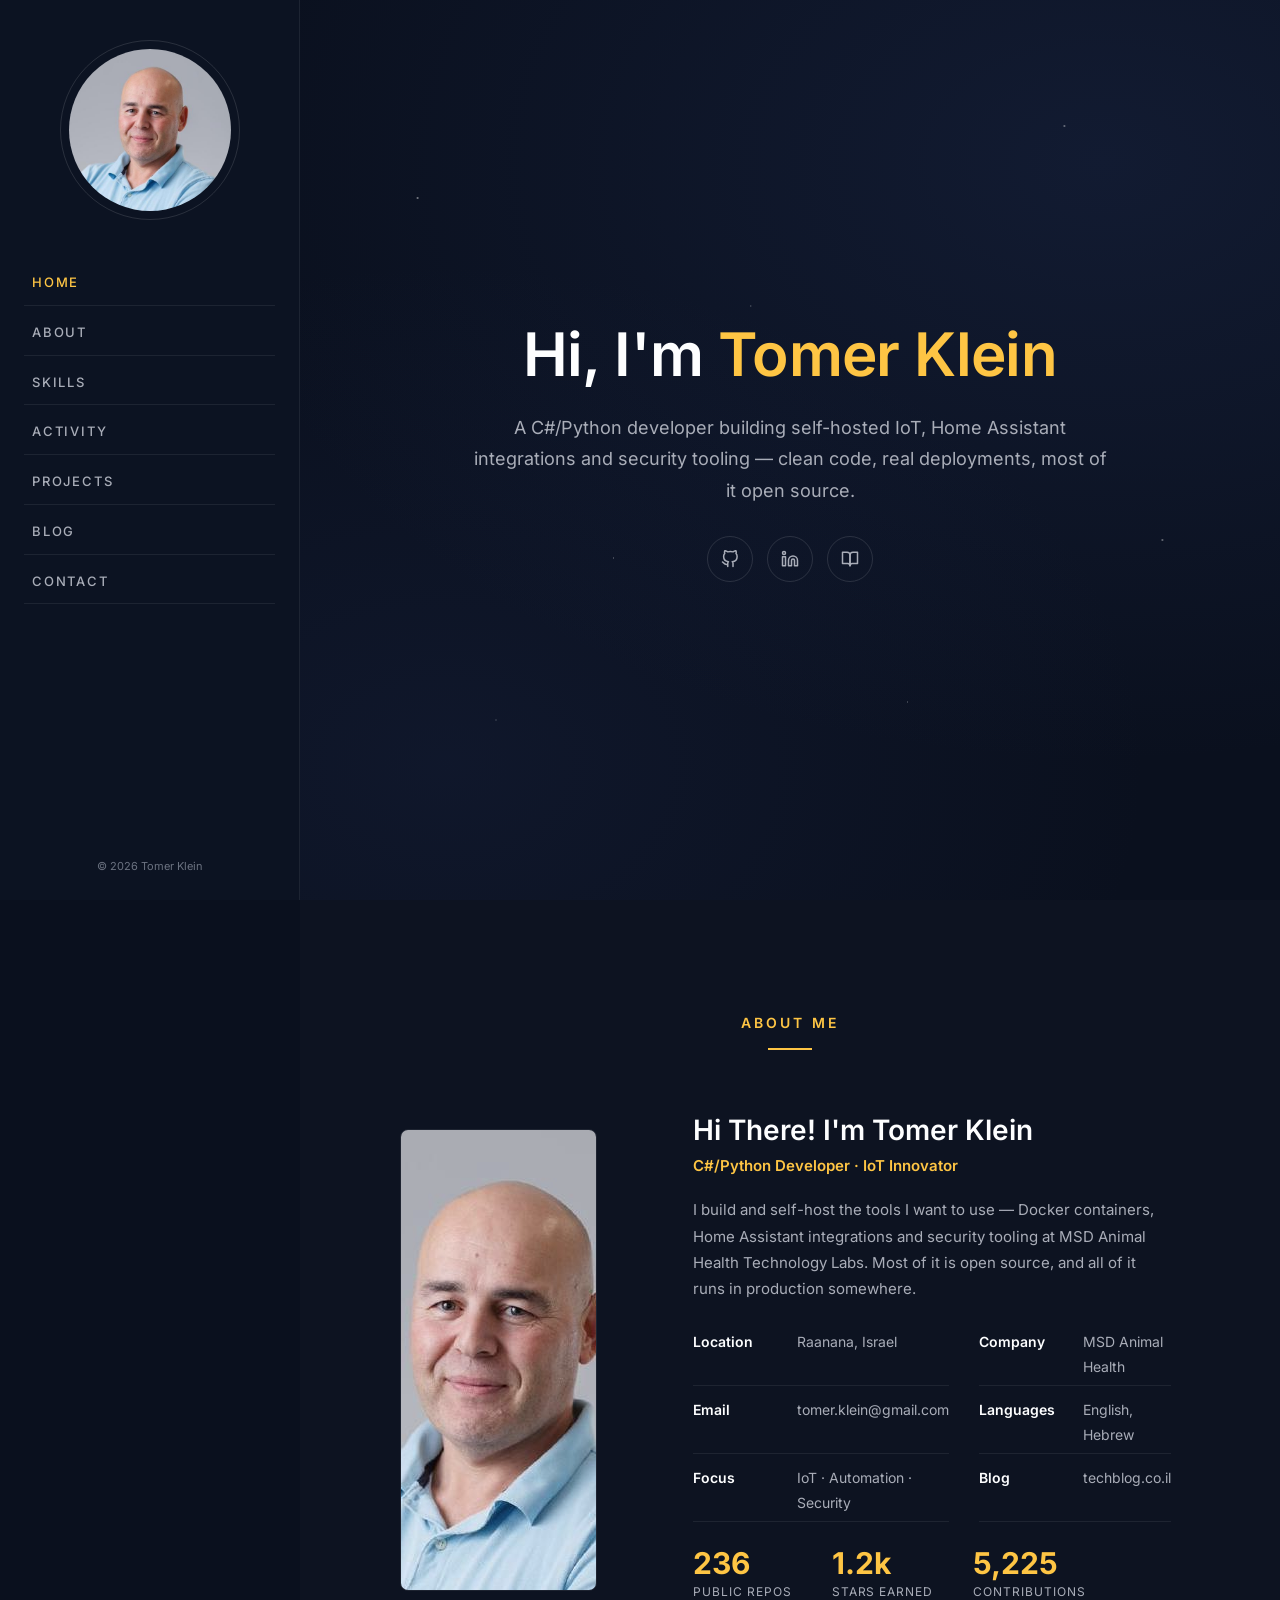
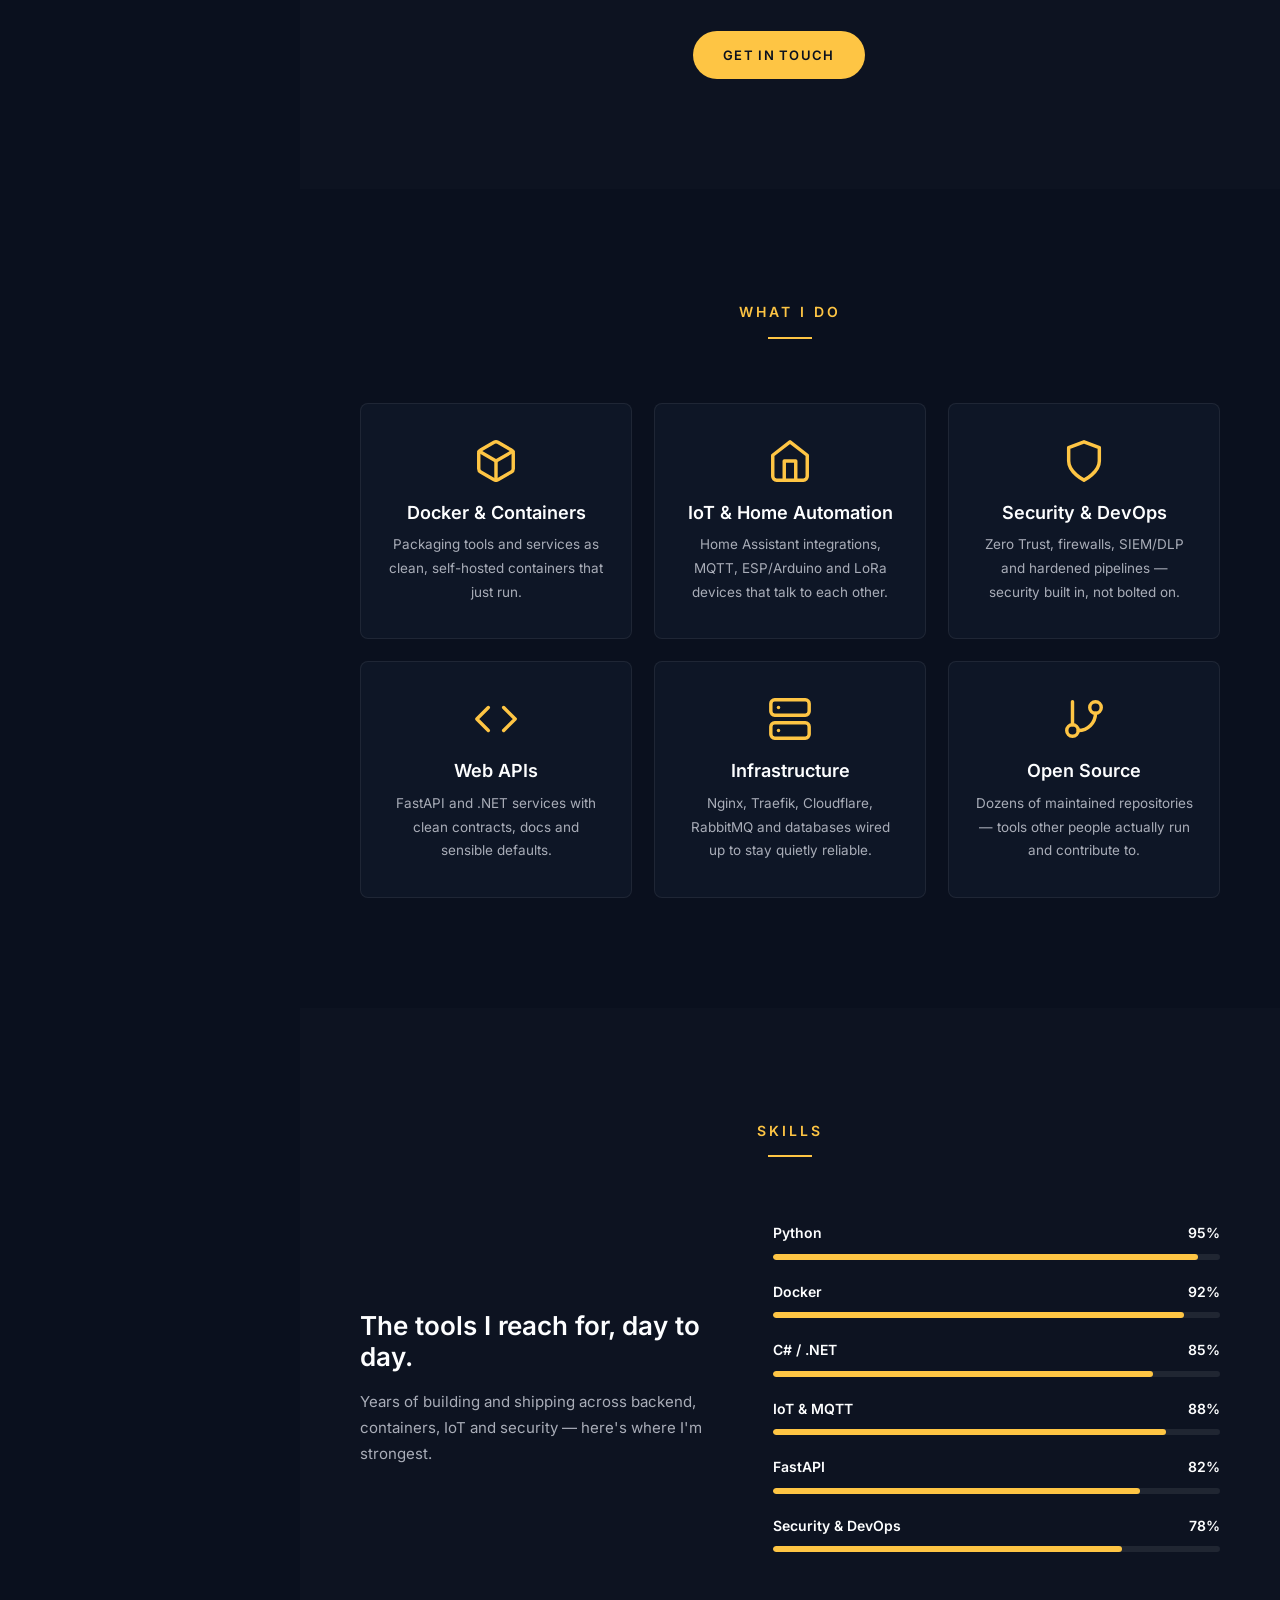
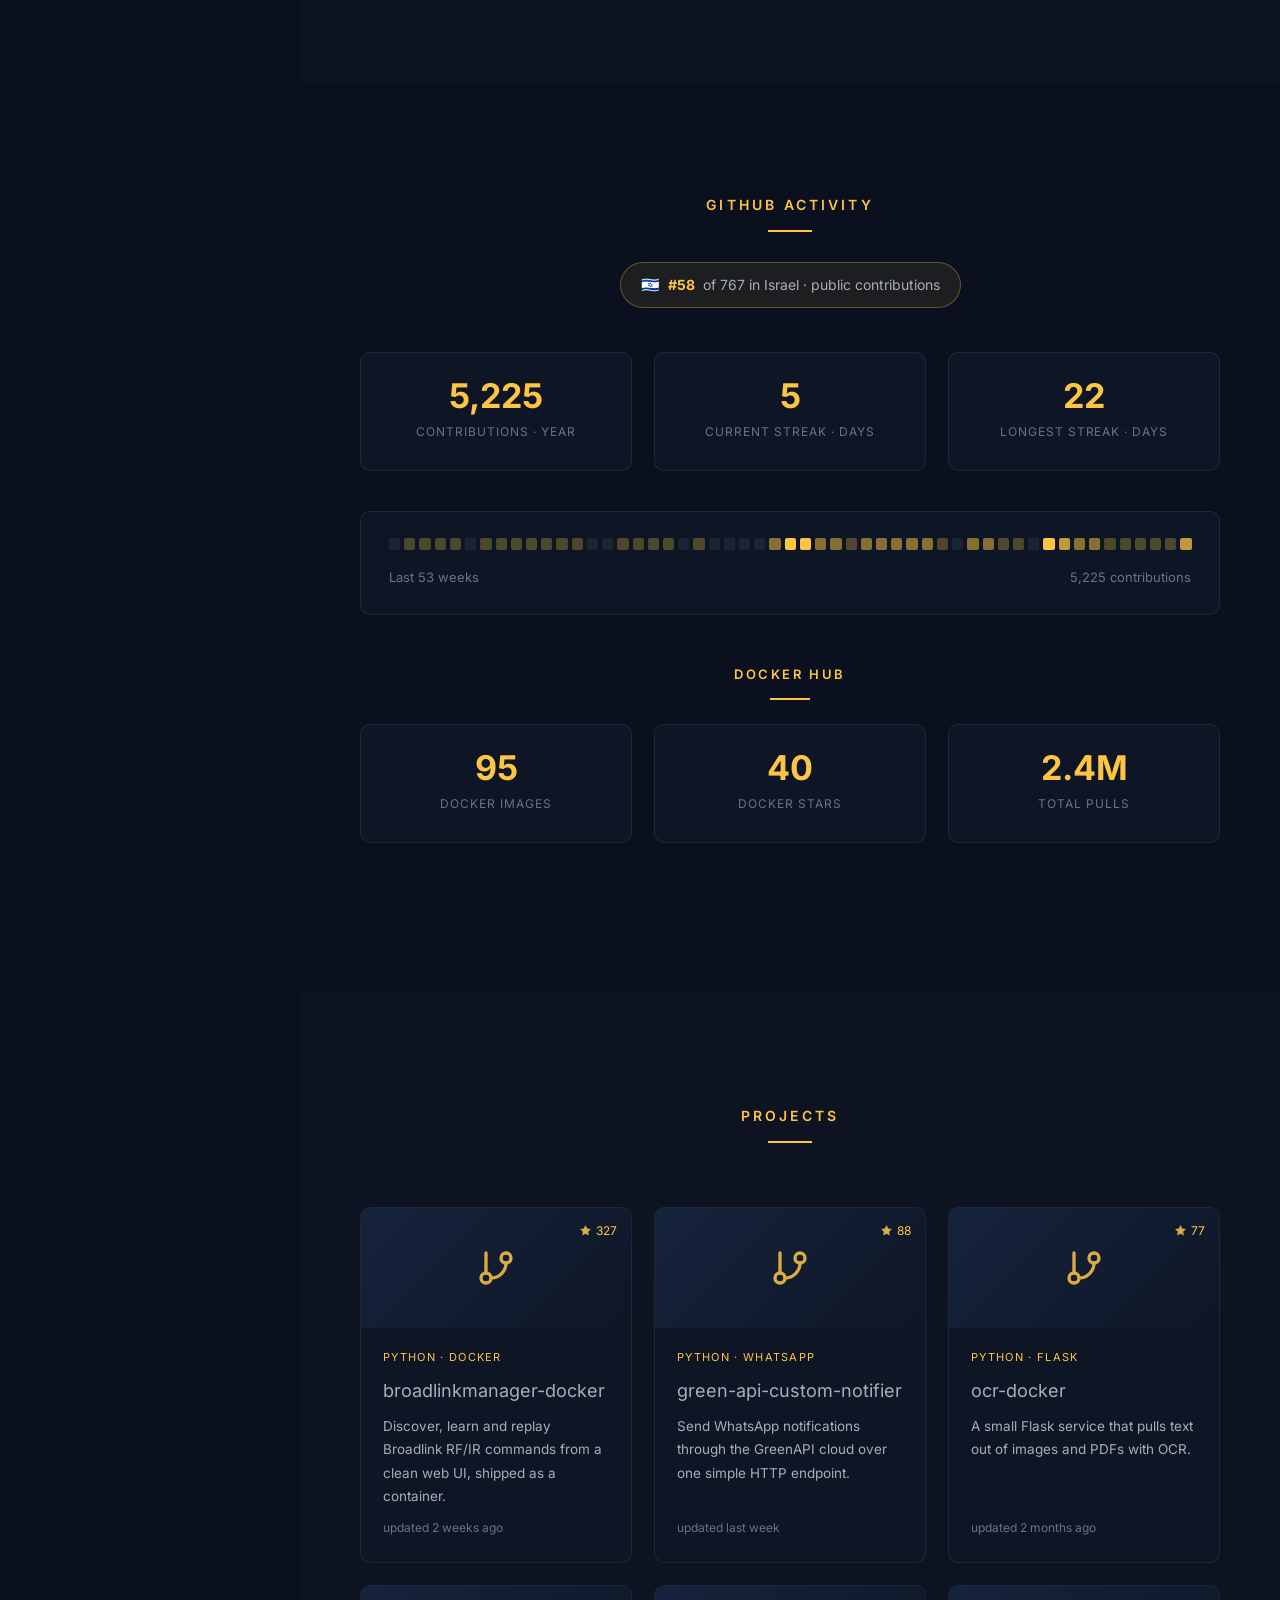
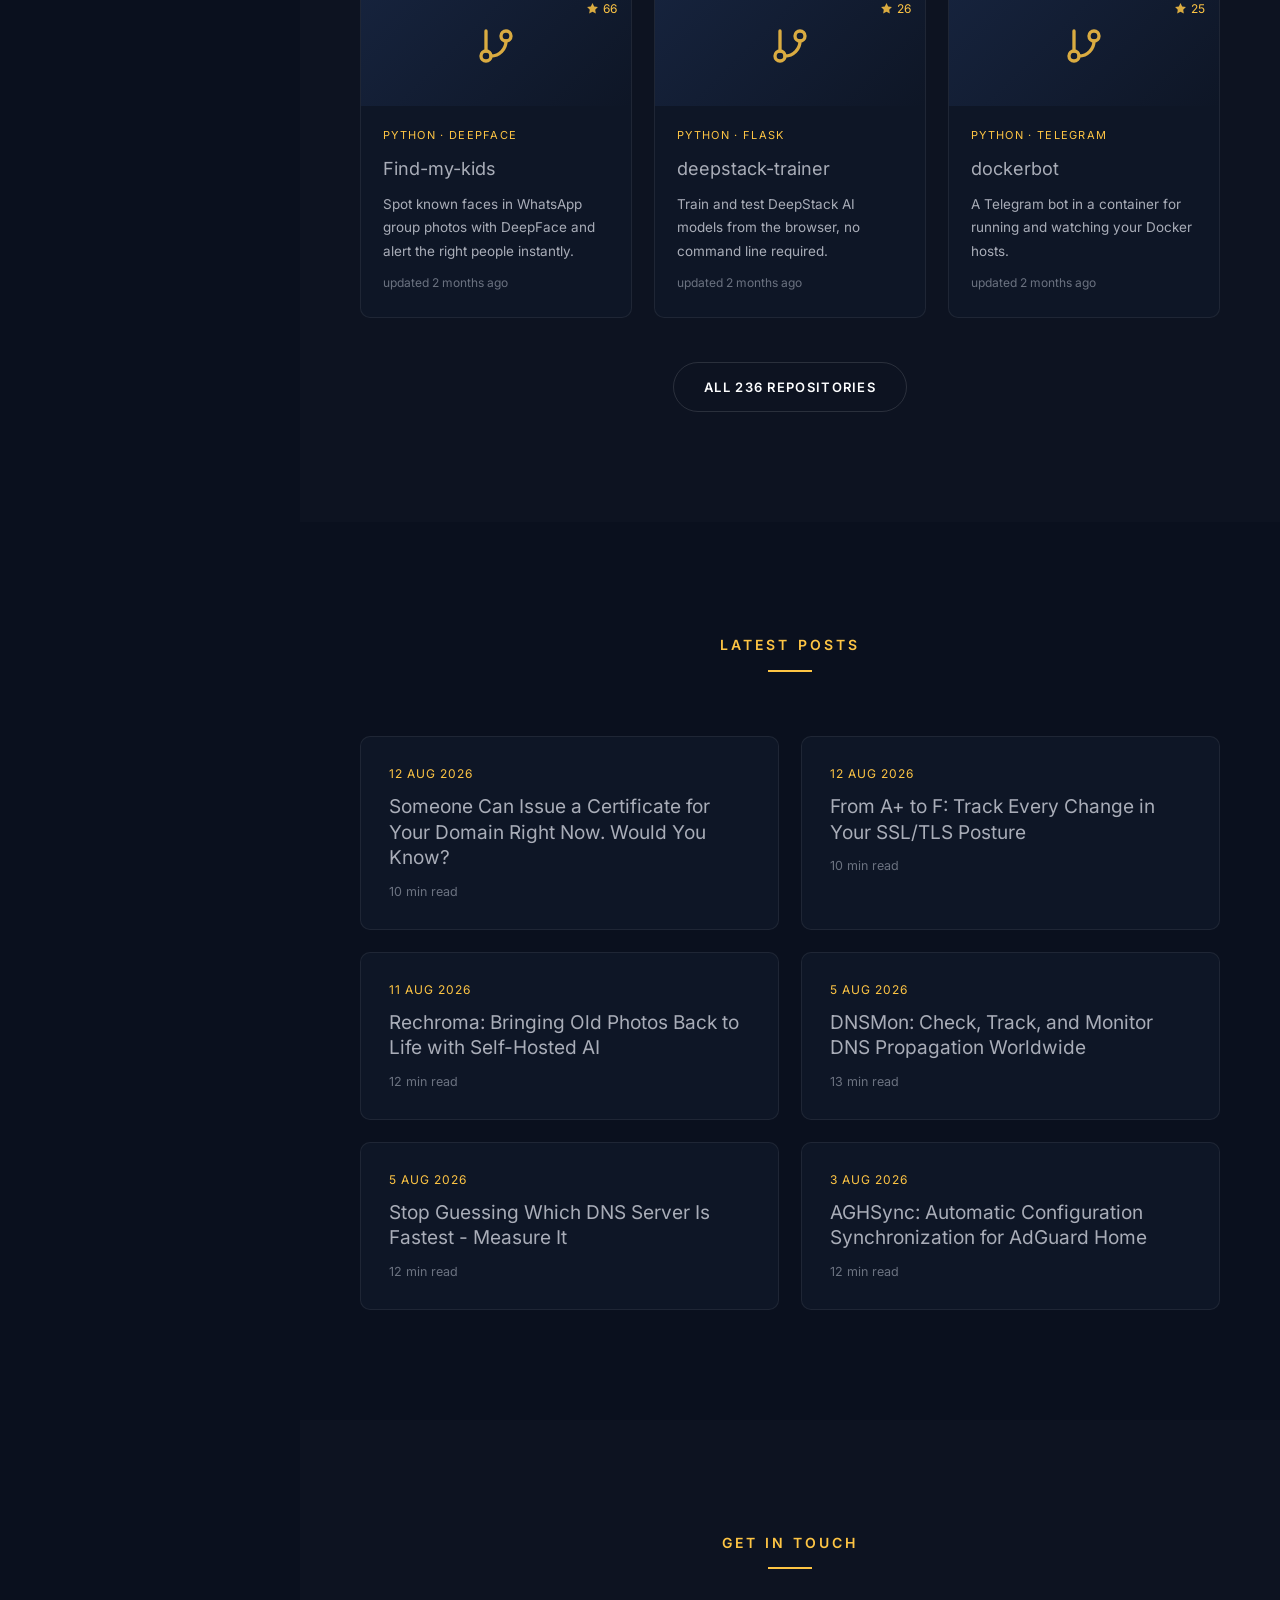
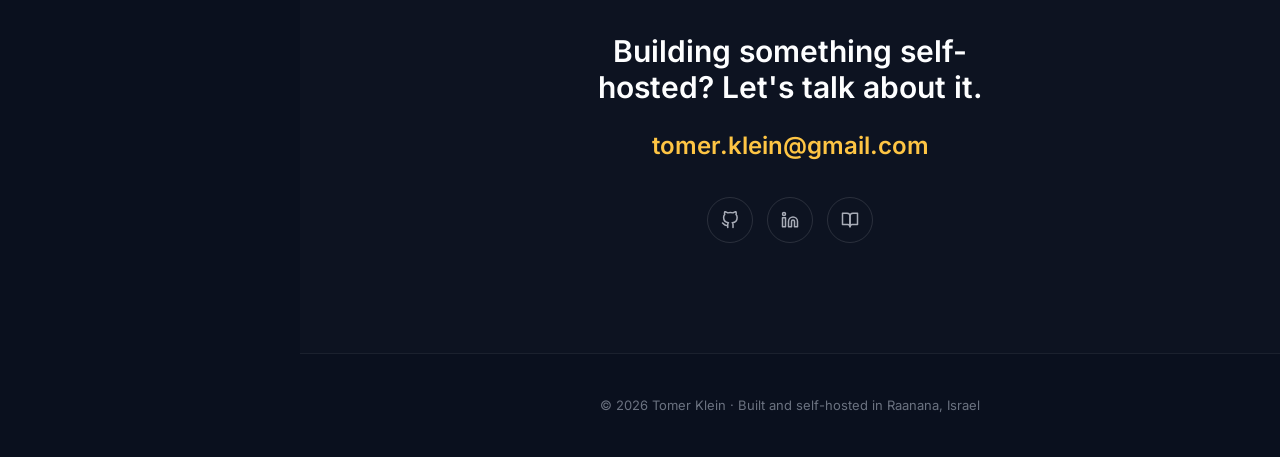
==== commit 60100b69: "chore: refresh data.json and rebuild page" ====
--- a/index.html
+++ b/index.html
@@ -137,7 +137,7 @@
           <div class="about-figs" id="about-figs">
             <div class="about-fig"><b>236</b><span>Public repos</span></div>
             <div class="about-fig"><b>1.2k</b><span>Stars earned</span></div>
-            <div class="about-fig"><b>5,220</b><span>Contributions</span></div>
+            <div class="about-fig"><b>5,225</b><span>Contributions</span></div>
           </div>
           <a class="btn btn-gold" href="mailto:tomer.klein@gmail.com">Get in touch</a>
         </div>
@@ -206,16 +206,16 @@
       <div class="sec-head"><span class="sec-label">GitHub activity</span></div>
       <div id="israel-rank"><div class="rank-badge"><span class="flag">🇮🇱</span> <b>#58</b> of 767 in Israel · public contributions</div></div>
       <div class="activity-stats" id="gh-stats">
-        <div class="stat-tile"><b>5,220</b><span>Contributions · year</span></div>
+        <div class="stat-tile"><b>5,225</b><span>Contributions · year</span></div>
         <div class="stat-tile"><b>5</b><span>Current streak · days</span></div>
         <div class="stat-tile"><b>22</b><span>Longest streak · days</span></div>
       </div>
       <div class="activity-strip">
         <div class="strip-cells" id="strip-cells" role="img" aria-label="Weekly contribution activity over the last year">
-          <span class="strip-cell l0" title="0 contributions"></span><span class="strip-cell l1" title="2 contributions"></span><span class="strip-cell l1" title="23 contributions"></span><span class="strip-cell l1" title="7 contributions"></span><span class="strip-cell l1" title="20 contributions"></span><span class="strip-cell l0" title="0 contributions"></span><span class="strip-cell l1" title="11 contributions"></span><span class="strip-cell l1" title="23 contributions"></span><span class="strip-cell l1" title="16 contributions"></span><span class="strip-cell l1" title="1 contributions"></span><span class="strip-cell l1" title="9 contributions"></span><span class="strip-cell l1" title="6 contributions"></span><span class="strip-cell l1" title="20 contributions"></span><span class="strip-cell l0" title="0 contributions"></span><span class="strip-cell l0" title="0 contributions"></span><span class="strip-cell l1" title="10 contributions"></span><span class="strip-cell l1" title="4 contributions"></span><span class="strip-cell l1" title="2 contributions"></span><span class="strip-cell l1" title="1 contributions"></span><span class="strip-cell l0" title="0 contributions"></span><span class="strip-cell l1" title="18 contributions"></span><span class="strip-cell l0" title="0 contributions"></span><span class="strip-cell l0" title="0 contributions"></span><span class="strip-cell l0" title="0 contributions"></span><span class="strip-cell l0" title="0 contributions"></span><span class="strip-cell l2" title="162 contributions"></span><span class="strip-cell l4" title="531 contributions"></span><span class="strip-cell l4" title="431 contributions"></span><span class="strip-cell l2" title="160 contributions"></span><span class="strip-cell l2" title="154 contributions"></span><span class="strip-cell l1" title="103 contributions"></span><span class="strip-cell l2" title="216 contributions"></span><span class="strip-cell l2" title="161 contributions"></span><span class="strip-cell l2" title="215 contributions"></span><span class="strip-cell l2" title="198 contributions"></span><span class="strip-cell l2" title="154 contributions"></span><span class="strip-cell l1" title="2 contributions"></span><span class="strip-cell l0" title="0 contributions"></span><span class="strip-cell l2" title="172 contributions"></span><span class="strip-cell l2" title="214 contributions"></span><span class="strip-cell l1" title="128 contributions"></span><span class="strip-cell l1" title="75 contributions"></span><span class="strip-cell l0" title="0 contributions"></span><span class="strip-cell l4" title="401 contributions"></span><span class="strip-cell l3" title="394 contributions"></span><span class="strip-cell l2" title="196 contributions"></span><span class="strip-cell l2" title="254 contributions"></span><span class="strip-cell l1" title="33 contributions"></span><span class="strip-cell l1" title="107 contributions"></span><span class="strip-cell l1" title="118 contributions"></span><span class="strip-cell l1" title="46 contributions"></span><span class="strip-cell l1" title="46 contributions"></span><span class="strip-cell l3" title="376 contributions"></span>
+          <span class="strip-cell l0" title="0 contributions"></span><span class="strip-cell l1" title="2 contributions"></span><span class="strip-cell l1" title="23 contributions"></span><span class="strip-cell l1" title="7 contributions"></span><span class="strip-cell l1" title="20 contributions"></span><span class="strip-cell l0" title="0 contributions"></span><span class="strip-cell l1" title="11 contributions"></span><span class="strip-cell l1" title="23 contributions"></span><span class="strip-cell l1" title="16 contributions"></span><span class="strip-cell l1" title="1 contributions"></span><span class="strip-cell l1" title="9 contributions"></span><span class="strip-cell l1" title="6 contributions"></span><span class="strip-cell l1" title="20 contributions"></span><span class="strip-cell l0" title="0 contributions"></span><span class="strip-cell l0" title="0 contributions"></span><span class="strip-cell l1" title="10 contributions"></span><span class="strip-cell l1" title="4 contributions"></span><span class="strip-cell l1" title="2 contributions"></span><span class="strip-cell l1" title="1 contributions"></span><span class="strip-cell l0" title="0 contributions"></span><span class="strip-cell l1" title="18 contributions"></span><span class="strip-cell l0" title="0 contributions"></span><span class="strip-cell l0" title="0 contributions"></span><span class="strip-cell l0" title="0 contributions"></span><span class="strip-cell l0" title="0 contributions"></span><span class="strip-cell l2" title="162 contributions"></span><span class="strip-cell l4" title="531 contributions"></span><span class="strip-cell l4" title="431 contributions"></span><span class="strip-cell l2" title="160 contributions"></span><span class="strip-cell l2" title="154 contributions"></span><span class="strip-cell l1" title="103 contributions"></span><span class="strip-cell l2" title="216 contributions"></span><span class="strip-cell l2" title="161 contributions"></span><span class="strip-cell l2" title="215 contributions"></span><span class="strip-cell l2" title="198 contributions"></span><span class="strip-cell l2" title="154 contributions"></span><span class="strip-cell l1" title="2 contributions"></span><span class="strip-cell l0" title="0 contributions"></span><span class="strip-cell l2" title="172 contributions"></span><span class="strip-cell l2" title="214 contributions"></span><span class="strip-cell l1" title="128 contributions"></span><span class="strip-cell l1" title="75 contributions"></span><span class="strip-cell l0" title="0 contributions"></span><span class="strip-cell l4" title="401 contributions"></span><span class="strip-cell l3" title="394 contributions"></span><span class="strip-cell l2" title="196 contributions"></span><span class="strip-cell l2" title="254 contributions"></span><span class="strip-cell l1" title="33 contributions"></span><span class="strip-cell l1" title="107 contributions"></span><span class="strip-cell l1" title="118 contributions"></span><span class="strip-cell l1" title="46 contributions"></span><span class="strip-cell l1" title="46 contributions"></span><span class="strip-cell l3" title="381 contributions"></span>
         </div>
         <div class="strip-caption" id="strip-caption">
-          <span>Last 53 weeks</span><span>5,220 contributions</span>
+          <span>Last 53 weeks</span><span>5,225 contributions</span>
         </div>
       </div>
 
@@ -255,7 +255,7 @@
             <span class="proj-kicker">Python · Flask</span>
             <span class="proj-title">ocr-docker</span>
             <p class="proj-desc">A small Flask service that pulls text out of images and PDFs with OCR.</p>
-            <span class="proj-meta">updated 8 weeks ago</span>
+            <span class="proj-meta">updated 2 months ago</span>
           </div>
         </a>
         <a class="proj-card" href="https://github.com/t0mer/Find-my-kids" target="_blank" rel="noopener noreferrer">
